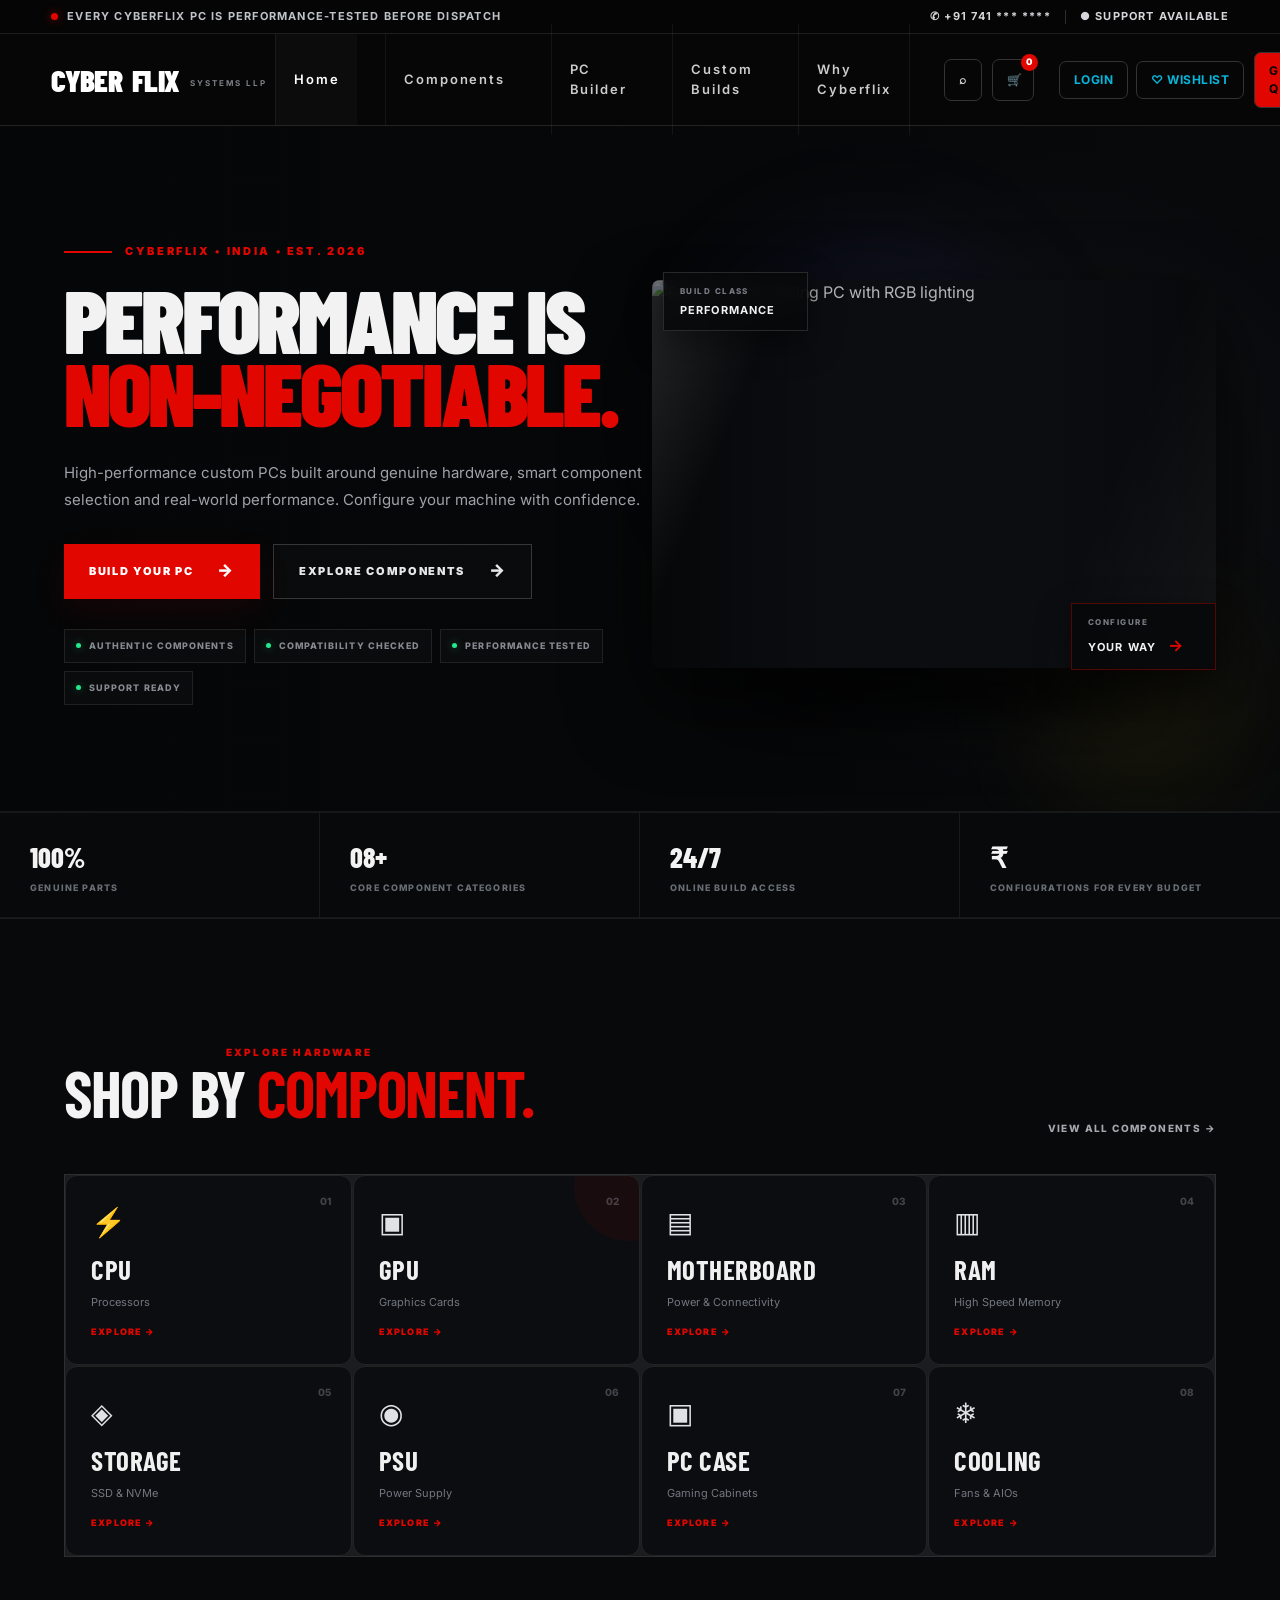
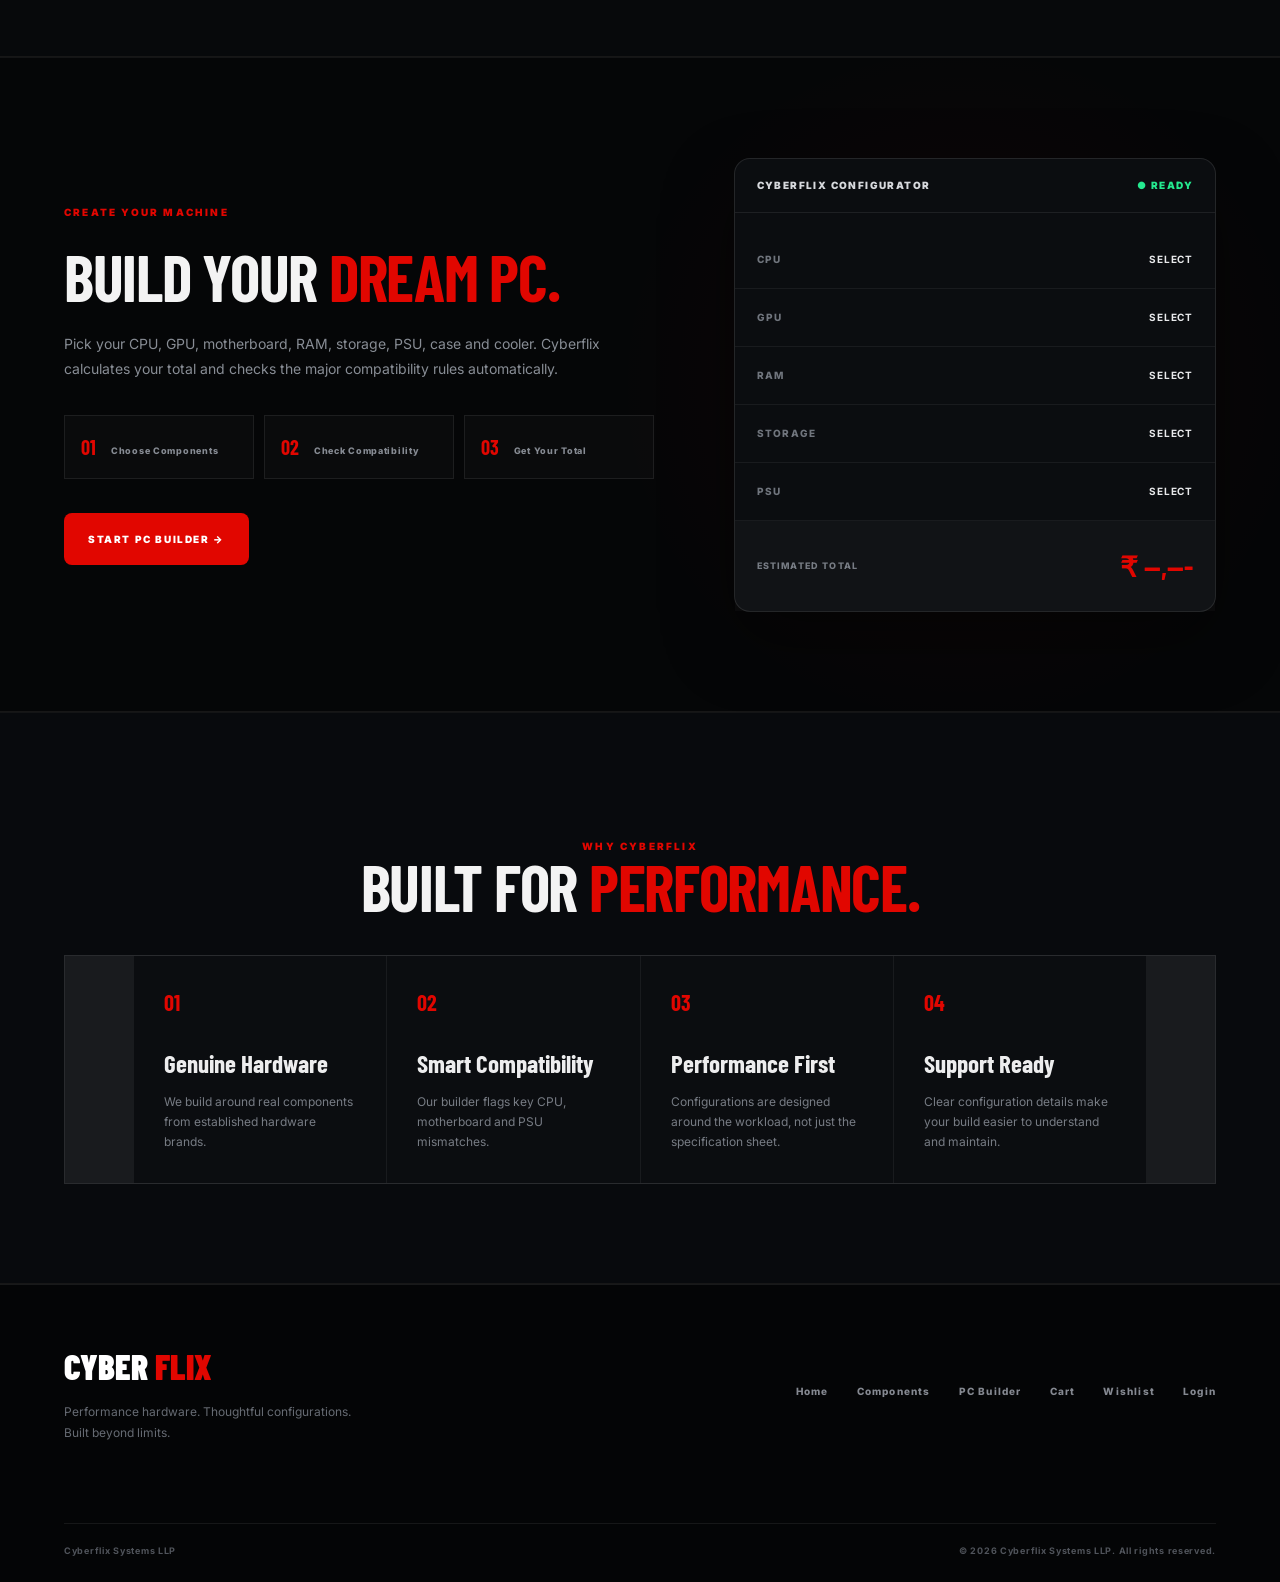
==== index.html @ 54160a62 "Add files via upload" ====
<!DOCTYPE html>
<html lang="en">

<head>

    <meta charset="UTF-8">

    <meta
        name="viewport"
        content="width=device-width, initial-scale=1.0"
    >

    <meta
        name="description"
        content="Cyberflix Systems LLP — premium custom gaming PCs, components and PC builder."
    >

    <title>
        Cyberflix Systems LLP | Performance, Engineered.
    </title>

    <link
        rel="preconnect"
        href="https://fonts.googleapis.com"
    >

    <link
        rel="preconnect"
        href="https://fonts.gstatic.com"
        crossorigin
    >

    <link
        href="https://fonts.googleapis.com/css2?family=Barlow+Condensed:wght@500;600;700;800;900&family=Inter:wght@400;500;600;700&display=swap"
        rel="stylesheet"
    >

    <link
        rel="stylesheet"
        href="style.css"
    >

    <style>

        /* =====================================================
           AUTH NAV
        ===================================================== */

        .auth-nav {
            display: flex;
            align-items: center;
            gap: 8px;
        }

        .auth-nav a {
            text-decoration: none;
            white-space: nowrap;
        }

        .nav-login,
        .nav-user,
        .nav-logout,
        .nav-wishlist {
            display: inline-flex;
            align-items: center;
            justify-content: center;
            min-height: 36px;
            padding: 0 12px;
            border: 1px solid rgba(8, 181, 217, 0.35);
            border-radius: 6px;
            color: #08B5D9;
            font-size: 11px;
            font-weight: 700;
            letter-spacing: 0.5px;
            transition: 0.2s ease;
        }

        .nav-login:hover,
        .nav-logout:hover,
        .nav-wishlist:hover {
            background: #08B5D9;
            color: #ffffff;
            border-color: #08B5D9;
        }

        .nav-user {
            border-color: transparent;
            cursor: default;
        }

        /* =====================================================
           MOBILE AUTH
        ===================================================== */

        @media (max-width: 1000px) {

            .auth-nav {
                flex-wrap: wrap;
                gap: 6px;
            }

            .nav-login,
            .nav-user,
            .nav-logout,
            .nav-wishlist {
                min-height: 34px;
                padding: 0 9px;
                font-size: 10px;
            }

        }

    </style>

</head>


<body>


    <!-- =====================================================
         TOP STRIP
    ===================================================== -->

    <div class="top-strip">

        <span class="pulse-dot"></span>

        EVERY CYBERFLIX PC IS PERFORMANCE-TESTED BEFORE DISPATCH

        <div class="top-contact">

            <span>
                ✆ +91 741 *** ****
            </span>

            <span class="top-divider"></span>

            <span>
                ● SUPPORT AVAILABLE
            </span>

        </div>

    </div>



    <!-- =====================================================
         NAVBAR
    ===================================================== -->

    <header class="navbar cyber-nav">

        <a
            class="logo"
            href="index.html"
            aria-label="Cyberflix Systems home"
        >

            <span>
                CYBER
            </span>FLIX

            <small>
                SYSTEMS LLP
            </small>

        </a>


        <nav class="main-nav">

            <a
                class="active"
                href="index.html"
            >
                Home
            </a>

            <a href="components.html">
                Components
            </a>

            <a href="builder.html">
                PC Builder
            </a>

            <a href="#custom-pcs">
                Custom Builds
            </a>

            <a href="#why">
                Why Cyberflix
            </a>

        </nav>


        <!-- =================================================
             NAV ACTIONS
        ================================================= -->

        <div class="nav-actions">

            <a
                class="nav-search"
                href="components.html"
                aria-label="Shop components"
            >
                ⌕
            </a>


            <a
                class="nav-cart"
                href="cart.html"
                aria-label="Cart"
            >

                🛒

                <span id="cartCount">
                    0
                </span>

            </a>


            <!-- AUTH -->

            <div class="auth-nav">

                <!-- LOGIN -->

                <a
                    href="login.html"
                    data-auth="login"
                    class="nav-login"
                >
                    LOGIN
                </a>


                <!-- USER -->

                <a
                    href="javascript:void(0)"
                    data-auth="user"
                    class="nav-user"
                    style="display:none;"
                >
                    Hi, User
                </a>


                <!-- LOGOUT -->

                <a
                    href="javascript:void(0)"
                    data-auth="logout"
                    class="nav-logout"
                    style="display:none;"
                    onclick="cyberflixLogout()"
                >
                    LOGOUT
                </a>


                <!-- WISHLIST -->

                <a
                    href="wishlist.html"
                    class="nav-wishlist"
                >
                    ♡ WISHLIST
                </a>

            </div>


            <a
                class="nav-quote"
                href="builder.html"
            >
                GET A QUOTE
                <span>
                    →
                </span>
            </a>


            <button
                class="nav-menu"
                type="button"
                aria-label="Open menu"
            >
                ☰
            </button>

        </div>

    </header>



    <!-- =====================================================
         HERO
    ===================================================== -->

    <main>

        <section
            class="real-hero"
            id="custom-pcs"
        >

            <div class="hero-grid"></div>

            <div class="hero-orb hero-orb-one"></div>

            <div class="hero-orb hero-orb-two"></div>


            <!-- HERO COPY -->

            <div class="hero-copy">

                <div class="hero-kicker">

                    <span></span>

                    CYBERFLIX • INDIA • EST. 2026

                </div>


                <h1>

                    PERFORMANCE IS<br>

                    <strong>
                        NON-NEGOTIABLE.
                    </strong>

                </h1>


                <p class="hero-description">

                    High-performance custom PCs built around genuine hardware,
                    smart component selection and real-world performance.
                    Configure your machine with confidence.

                </p>


                <div class="hero-actions">

                    <a
                        href="builder.html"
                        class="hero-btn hero-btn-primary"
                    >

                        BUILD YOUR PC

                        <span>
                            →
                        </span>

                    </a>


                    <a
                        href="components.html"
                        class="hero-btn hero-btn-outline"
                    >

                        EXPLORE COMPONENTS

                        <span>
                            →
                        </span>

                    </a>

                </div>


                <div class="trust-row">

                    <div>
                        <i></i>
                        AUTHENTIC COMPONENTS
                    </div>

                    <div>
                        <i></i>
                        COMPATIBILITY CHECKED
                    </div>

                    <div>
                        <i></i>
                        PERFORMANCE TESTED
                    </div>

                    <div>
                        <i></i>
                        SUPPORT READY
                    </div>

                </div>

            </div>



            <!-- HERO PC -->

            <div class="hero-product">

                <div class="product-glow"></div>

                <div class="product-floor"></div>


                <div class="pc-photo-frame">

                    <img
                        src="https://images.unsplash.com/photo-1754928200374-2e6e869d6c58?auto=format&fit=crop&fm=jpg&q=85&w=1600"
                        alt="Real custom gaming PC with RGB lighting"
                    >

                    <div class="photo-shine"></div>

                </div>


                <div class="spec-card spec-top">

                    <span>
                        BUILD CLASS
                    </span>

                    <strong>
                        PERFORMANCE
                    </strong>

                </div>


                <div class="spec-card spec-bottom">

                    <span>
                        CONFIGURE
                    </span>

                    <strong>

                        YOUR WAY

                        <b>
                            →
                        </b>

                    </strong>

                </div>

            </div>

        </section>



        <!-- =================================================
             QUICK STATS
        ================================================= -->

        <section class="quick-stats">

            <div class="stat-item">

                <strong>
                    100%
                </strong>

                <span>
                    GENUINE PARTS
                </span>

            </div>


            <div class="stat-item">

                <strong>
                    08+
                </strong>

                <span>
                    CORE COMPONENT CATEGORIES
                </span>

            </div>


            <div class="stat-item">

                <strong>
                    24/7
                </strong>

                <span>
                    ONLINE BUILD ACCESS
                </span>

            </div>


            <div class="stat-item">

                <strong>
                    ₹
                </strong>

                <span>
                    CONFIGURATIONS FOR EVERY BUDGET
                </span>

            </div>

        </section>



        <!-- =================================================
             COMPONENTS
        ================================================= -->

        <section
            id="components"
            class="components premium-section"
        >

            <div class="section-heading-row">

                <div class="section-title left-title">

                    <p>
                        EXPLORE HARDWARE
                    </p>

                    <h2>

                        SHOP BY

                        <span>
                            COMPONENT.
                        </span>

                    </h2>

                </div>


                <a
                    href="components.html"
                    class="section-link"
                >
                    VIEW ALL COMPONENTS →
                </a>

            </div>



            <div class="component-grid premium-component-grid">


                <a
                    href="components.html"
                    class="component-card premium-component-card"
                >

                    <div class="component-number">
                        01
                    </div>

                    <div class="icon">
                        ⚡
                    </div>

                    <h3>
                        CPU
                    </h3>

                    <p>
                        Processors
                    </p>

                    <span>
                        EXPLORE →
                    </span>

                </a>



                <a
                    href="components.html"
                    class="component-card premium-component-card featured-card"
                >

                    <div class="component-number">
                        02
                    </div>

                    <div class="icon">
                        ▣
                    </div>

                    <h3>
                        GPU
                    </h3>

                    <p>
                        Graphics Cards
                    </p>

                    <span>
                        EXPLORE →
                    </span>

                </a>



                <a
                    href="components.html"
                    class="component-card premium-component-card"
                >

                    <div class="component-number">
                        03
                    </div>

                    <div class="icon">
                        ▤
                    </div>

                    <h3>
                        MOTHERBOARD
                    </h3>

                    <p>
                        Power & Connectivity
                    </p>

                    <span>
                        EXPLORE →
                    </span>

                </a>



                <a
                    href="components.html"
                    class="component-card premium-component-card"
                >

                    <div class="component-number">
                        04
                    </div>

                    <div class="icon">
                        ▥
                    </div>

                    <h3>
                        RAM
                    </h3>

                    <p>
                        High Speed Memory
                    </p>

                    <span>
                        EXPLORE →
                    </span>

                </a>



                <a
                    href="components.html"
                    class="component-card premium-component-card"
                >

                    <div class="component-number">
                        05
                    </div>

                    <div class="icon">
                        ◈
                    </div>

                    <h3>
                        STORAGE
                    </h3>

                    <p>
                        SSD & NVMe
                    </p>

                    <span>
                        EXPLORE →
                    </span>

                </a>



                <a
                    href="components.html"
                    class="component-card premium-component-card"
                >

                    <div class="component-number">
                        06
                    </div>

                    <div class="icon">
                        ◉
                    </div>

                    <h3>
                        PSU
                    </h3>

                    <p>
                        Power Supply
                    </p>

                    <span>
                        EXPLORE →
                    </span>

                </a>



                <a
                    href="components.html"
                    class="component-card premium-component-card"
                >

                    <div class="component-number">
                        07
                    </div>

                    <div class="icon">
                        ▣
                    </div>

                    <h3>
                        PC CASE
                    </h3>

                    <p>
                        Gaming Cabinets
                    </p>

                    <span>
                        EXPLORE →
                    </span>

                </a>



                <a
                    href="components.html"
                    class="component-card premium-component-card"
                >

                    <div class="component-number">
                        08
                    </div>

                    <div class="icon">
                        ❄
                    </div>

                    <h3>
                        COOLING
                    </h3>

                    <p>
                        Fans & AIOs
                    </p>

                    <span>
                        EXPLORE →
                    </span>

                </a>

            </div>

        </section>



        <!-- =================================================
             BUILDER CTA
        ================================================= -->

        <section
            id="builder"
            class="builder premium-builder"
        >

            <div class="builder-backdrop"></div>


            <div class="builder-content">

                <p class="eyebrow">
                    CREATE YOUR MACHINE
                </p>

                <h2>

                    BUILD YOUR

                    <span>
                        DREAM PC.
                    </span>

                </h2>


                <p>

                    Pick your CPU, GPU, motherboard, RAM, storage, PSU, case and cooler.
                    Cyberflix calculates your total and checks the major compatibility rules automatically.

                </p>


                <div class="builder-features">

                    <div>

                        <strong>
                            01
                        </strong>

                        <span>
                            Choose Components
                        </span>

                    </div>


                    <div>

                        <strong>
                            02
                        </strong>

                        <span>
                            Check Compatibility
                        </span>

                    </div>


                    <div>

                        <strong>
                            03
                        </strong>

                        <span>
                            Get Your Total
                        </span>

                    </div>

                </div>


                <a
                    href="builder.html"
                    class="builder-btn"
                >
                    START PC BUILDER →
                </a>

            </div>



            <div class="builder-card premium-build-card">

                <div class="build-header">

                    <span>
                        CYBERFLIX CONFIGURATOR
                    </span>

                    <span class="status">
                        ● READY
                    </span>

                </div>


                <div class="build-item">

                    <span>
                        CPU
                    </span>

                    <strong>
                        SELECT
                    </strong>

                </div>


                <div class="build-item">

                    <span>
                        GPU
                    </span>

                    <strong>
                        SELECT
                    </strong>

                </div>


                <div class="build-item">

                    <span>
                        RAM
                    </span>

                    <strong>
                        SELECT
                    </strong>

                </div>


                <div class="build-item">

                    <span>
                        STORAGE
                    </span>

                    <strong>
                        SELECT
                    </strong>

                </div>


                <div class="build-item">

                    <span>
                        PSU
                    </span>

                    <strong>
                        SELECT
                    </strong>

                </div>


                <div class="build-total">

                    <span>
                        ESTIMATED TOTAL
                    </span>

                    <strong>
                        ₹ --,---
                    </strong>

                </div>

            </div>

        </section>



        <!-- =================================================
             WHY CYBERFLIX
        ================================================= -->

        <section
            id="why"
            class="why premium-why"
        >

            <div class="section-title">

                <p>
                    WHY CYBERFLIX
                </p>

                <h2>

                    BUILT FOR

                    <span>
                        PERFORMANCE.
                    </span>

                </h2>

            </div>


            <div class="why-grid premium-why-grid">


                <div>

                    <strong>
                        01
                    </strong>

                    <h3>
                        Genuine Hardware
                    </h3>

                    <p>
                        We build around real components from established hardware brands.
                    </p>

                </div>


                <div>

                    <strong>
                        02
                    </strong>

                    <h3>
                        Smart Compatibility
                    </h3>

                    <p>
                        Our builder flags key CPU, motherboard and PSU mismatches.
                    </p>

                </div>


                <div>

                    <strong>
                        03
                    </strong>

                    <h3>
                        Performance First
                    </h3>

                    <p>
                        Configurations are designed around the workload, not just the specification sheet.
                    </p>

                </div>


                <div>

                    <strong>
                        04
                    </strong>

                    <h3>
                        Support Ready
                    </h3>

                    <p>
                        Clear configuration details make your build easier to understand and maintain.
                    </p>

                </div>

            </div>

        </section>

    </main>



    <!-- =====================================================
         FOOTER
    ===================================================== -->

    <footer class="premium-footer">

        <div class="footer-top">


            <div>

                <div class="footer-logo">

                    CYBER

                    <span>
                        FLIX
                    </span>

                </div>


                <p>

                    Performance hardware.
                    Thoughtful configurations.
                    <br>
                    Built beyond limits.

                </p>

            </div>


            <div class="footer-links">

                <a href="index.html">
                    Home
                </a>

                <a href="components.html">
                    Components
                </a>

                <a href="builder.html">
                    PC Builder
                </a>

                <a href="cart.html">
                    Cart
                </a>

                <a href="wishlist.html">
                    Wishlist
                </a>

                <a href="login.html">
                    Login
                </a>

            </div>

        </div>


        <div class="footer-bottom">

            <span>
                Cyberflix Systems LLP
            </span>

            <span>
                © 2026 Cyberflix Systems LLP. All rights reserved.
            </span>

        </div>

    </footer>



    <!-- =====================================================
         SCRIPT
    ===================================================== -->

    <script src="script.js"></script>


    <script>

        /* =====================================================
           CART COUNT
        ===================================================== */

        (function () {

            const count =
                document.getElementById(
                    "cartCount"
                );


            try {

                const cart =
                    JSON.parse(
                        localStorage.getItem(
                            "cyberflixCart"
                        ) || "[]"
                    );


                if (count) {

                    count.textContent =
                        cart.reduce(
                            (sum, item) =>
                                sum +
                                (
                                    Number(
                                        item.quantity
                                    ) || 1
                                ),
                            0
                        );

                }

            } catch (e) {

                if (count) {
                    count.textContent = "0";
                }

            }


            /* =================================================
               MOBILE MENU
            ================================================= */

            const menu =
                document.querySelector(
                    ".nav-menu"
                );


            const nav =
                document.querySelector(
                    ".main-nav"
                );


            if (menu && nav) {

                menu.addEventListener(
                    "click",
                    () => {

                        nav.classList.toggle(
                            "mobile-open"
                        );

                    }
                );

            }

        })();

    </script>



    <!-- =====================================================
         AUTH UI
    ===================================================== -->

    <script>

        document.addEventListener(
            "DOMContentLoaded",
            async function () {

                if (
                    typeof updateAuthUI ===
                    "function"
                ) {

                    await updateAuthUI();

                }

            }
        );

    </script>


</body>

</html>
---- style.css ----
/* =========================================================
   CYBERFLIX SYSTEMS LLP
   MASTER STYLE.CSS
   Home + Components + Builder + Cart + Checkout + Confirmation
   ========================================================= */

/* =========================
   RESET
========================= */

* {
    margin: 0;
    padding: 0;
    box-sizing: border-box;
}

html {
    scroll-behavior: smooth;
}

body {
    background: #050505;
    color: #ffffff;
    font-family: Arial, Helvetica, sans-serif;
    line-height: 1.5;
    overflow-x: hidden;
}

a {
    color: inherit;
    text-decoration: none;
}

button,
input,
select,
textarea {
    font-family: inherit;
}

button {
    cursor: pointer;
}

/* =========================
   VARIABLES
========================= */

:root {
    --black: #050505;
    --dark: #080808;
    --card: #101010;
    --card-light: #151515;
    --border: #272727;
    --border-light: #363636;
    --white: #ffffff;
    --gray: #888888;
    --light-gray: #aaaaaa;
    --green: #e10600;
}

/* =========================================================
   NAVBAR
========================================================= */

.navbar {
    position: fixed;
    top: 0;
    left: 0;

    width: 100%;
    height: 72px;

    padding: 0 6%;

    display: flex;
    align-items: center;
    justify-content: space-between;

    background: rgba(5, 5, 5, 0.96);

    border-bottom: 1px solid #222;

    z-index: 9999;

    backdrop-filter: blur(15px);
}

.logo {
    font-size: 19px;
    font-weight: 900;
    letter-spacing: -0.5px;
    white-space: nowrap;
}

.logo span {
    color: var(--green);
}

.navbar nav {
    display: flex;
    align-items: center;
    gap: 28px;
}

.navbar nav a {
    color: #cccccc;
    font-size: 13px;
    font-weight: 600;

    transition: 0.25s;
}

.navbar nav a:hover {
    color: var(--green);
}

.nav-actions {
    display: flex;
    align-items: center;
    gap: 8px;
}

.nav-actions a {
    border: 1px solid #333;
    border-radius: 7px;

    padding: 9px 14px;

    font-size: 12px;
    font-weight: 700;

    transition: 0.25s;
}

.nav-actions a:hover {
    color: var(--green);
    border-color: var(--green);
}

/* =========================================================
   HOME PAGE
========================================================= */

.hero {
    min-height: 100vh;

    padding: 120px 7% 70px;

    display: grid;
    grid-template-columns: 1fr 1fr;
    align-items: center;

    gap: 50px;

    background:
        radial-gradient(
            circle at 80% 45%,
            rgba(225,6,0,0.08),
            transparent 35%
        ),
        #050505;
}

.hero-content {
    position: relative;
    z-index: 2;
}

.hero-eyebrow {
    color: var(--green);

    font-size: 11px;
    font-weight: 900;

    letter-spacing: 4px;

    margin-bottom: 18px;
}

.hero h1 {
    font-size: clamp(48px, 7vw, 92px);

    line-height: 0.92;

    letter-spacing: -4px;

    font-weight: 900;

    margin-bottom: 25px;
}

.hero h1 span {
    color: var(--green);
}

.hero p {
    max-width: 620px;

    color: #999;

    font-size: 17px;

    line-height: 1.7;

    margin-bottom: 28px;
}

.hero-buttons {
    display: flex;
    flex-wrap: wrap;
    gap: 12px;
}

.btn-primary,
.btn-secondary {
    display: inline-flex;

    align-items: center;
    justify-content: center;

    padding: 14px 22px;

    border-radius: 8px;

    font-size: 12px;
    font-weight: 900;

    transition: 0.25s;
}

.btn-primary {
    background: var(--green);
    color: #050505;
}

.btn-primary:hover {
    transform: translateY(-3px);
    box-shadow: 0 12px 30px rgba(225,6,0,0.18);
}

.btn-secondary {
    color: white;
    border: 1px solid #333;
}

.btn-secondary:hover {
    color: var(--green);
    border-color: var(--green);
}

/* =========================================================
   HOME PC VISUAL
========================================================= */

.hero-visual {
    min-height: 500px;

    display: flex;
    align-items: center;
    justify-content: center;

    position: relative;
}

.pc-case {
    width: 310px;
    height: 410px;

    position: relative;

    border: 1px solid #444;
    border-radius: 12px;

    background:
        linear-gradient(
            145deg,
            #1c1c1c,
            #080808
        );

    box-shadow:
        30px 30px 80px rgba(0,0,0,0.7);
}

.pc-case::before {
    content: "";

    position: absolute;

    top: 18px;
    right: 18px;

    width: 7px;
    height: 7px;

    border-radius: 50%;

    background: var(--green);

    box-shadow: 0 0 14px var(--green);
}

.pc-glass {
    position: absolute;

    top: 18px;
    left: 18px;
    right: 18px;
    bottom: 18px;

    border: 1px solid #2d2d2d;
    border-radius: 8px;

    background:
        linear-gradient(
            135deg,
            rgba(255,255,255,0.04),
            rgba(0,0,0,0.35)
        );

    overflow: hidden;
}

.pc-glass::after {
    content: "CYBERFLIX";

    position: absolute;

    bottom: 18px;
    left: 18px;

    color: rgba(255,255,255,0.2);

    font-size: 11px;

    letter-spacing: 3px;

    font-weight: 900;
}

.pc-board {
    position: absolute;

    top: 65px;
    left: 48px;

    width: 165px;
    height: 245px;

    border: 1px solid #333;

    background: #0b0b0b;
}

.pc-board::before {
    content: "";

    position: absolute;

    top: 50px;
    left: 43px;

    width: 70px;
    height: 70px;

    border: 2px solid #444;

    background: #111;
}

.pc-gpu {
    position: absolute;

    top: 180px;
    left: 58px;

    width: 145px;
    height: 38px;

    background: #191919;

    border: 1px solid #3b3b3b;
}

.pc-gpu::after {
    content: "";

    position: absolute;

    right: 10px;
    top: 5px;

    width: 25px;
    height: 25px;

    border-radius: 50%;

    border: 2px solid #444;

    background: #080808;
}

.pc-fan {
    position: absolute;

    right: 25px;

    width: 55px;
    height: 55px;

    border-radius: 50%;

    background: #080808;

    border: 2px solid #333;
}

.pc-fan::after {
    content: "";

    position: absolute;

    top: 50%;
    left: 50%;

    width: 8px;
    height: 8px;

    transform: translate(-50%, -50%);

    border-radius: 50%;

    background: var(--green);

    box-shadow: 0 0 14px var(--green);
}

.fan-1 {
    top: 30px;
}

.fan-2 {
    top: 100px;
}

.fan-3 {
    top: 170px;
}

/* =========================================================
   COMMON SECTION
========================================================= */

.section-container {
    width: 100%;
    max-width: 1400px;

    margin: auto;

    padding-left: 6%;
    padding-right: 6%;
}

.section-label {
    color: var(--green);

    font-size: 11px;

    letter-spacing: 3px;

    font-weight: 900;

    margin-bottom: 10px;
}

.section-title {
    font-size: clamp(35px, 5vw, 65px);

    line-height: 1;

    letter-spacing: -3px;

    font-weight: 900;
}

.section-title span {
    color: var(--green);
}

/* =========================================================
   COMPONENT HOME SECTION
========================================================= */

.components-section {
    padding: 100px 0;

    background: #080808;
}

.components-heading {
    display: flex;

    justify-content: space-between;
    align-items: flex-end;

    gap: 30px;

    margin-bottom: 40px;
}

.components-heading p {
    max-width: 420px;

    color: #777;

    font-size: 13px;
}

/* =========================================================
   COMPONENT CARDS
========================================================= */

.component-grid {
    display: grid;

    grid-template-columns: repeat(4, 1fr);

    gap: 14px;
}

.component-card {
    min-height: 255px;

    padding: 25px;

    position: relative;

    overflow: hidden;

    background:
        linear-gradient(
            145deg,
            #131313,
            #090909
        );

    border: 1px solid #252525;

    border-radius: 14px;

    transition: 0.3s;
}

.component-card:hover {
    transform: translateY(-6px);

    border-color: rgba(225,6,0,0.45);

    box-shadow: 0 20px 50px rgba(0,0,0,0.5);
}

.component-card .component-icon {
    width: 45px;
    height: 45px;

    display: flex;
    align-items: center;
    justify-content: center;

    margin-bottom: 32px;

    border: 1px solid #333;
    border-radius: 9px;

    color: var(--green);

    background: #080808;

    font-size: 12px;
    font-weight: 900;
}

.component-card h3 {
    font-size: 19px;

    margin-bottom: 5px;
}

.component-card p {
    color: #777;

    font-size: 13px;

    margin-bottom: 22px;
}

.component-card a {
    color: #fff;

    font-size: 12px;

    font-weight: 800;
}

.component-card a:hover {
    color: var(--green);
}

/* =========================================================
   BUILDER TEASER
========================================================= */

.builder-section {
    padding: 110px 0;

    background:
        radial-gradient(
            circle at 15% 50%,
            rgba(225,6,0,0.06),
            transparent 35%
        ),
        #050505;
}

.builder-box {
    max-width: 1400px;

    margin: auto;

    padding: 55px;

    display: grid;

    grid-template-columns: 1.1fr 0.9fr;

    align-items: center;

    gap: 50px;

    background: #0d0d0d;

    border: 1px solid #252525;

    border-radius: 20px;
}

.builder-content h2 {
    font-size: clamp(40px, 5vw, 70px);

    line-height: 0.95;

    letter-spacing: -3px;

    margin-bottom: 20px;
}

.builder-content h2 span {
    color: var(--green);
}

.builder-content p {
    color: #888;

    max-width: 560px;

    margin-bottom: 28px;
}

.builder-features {
    display: grid;

    grid-template-columns: 1fr 1fr;

    gap: 10px;

    margin-bottom: 28px;
}

.builder-feature {
    padding: 13px;

    border: 1px solid #252525;

    border-radius: 8px;

    color: #999;

    font-size: 12px;
}

.builder-feature strong {
    color: var(--green);
}

/* =========================================================
   WHY SECTION
========================================================= */

.why-section {
    padding: 100px 0;

    background: #080808;
}

.why-grid {
    max-width: 1400px;

    margin: 40px auto 0;

    padding: 0 6%;

    display: grid;

    grid-template-columns: repeat(3, 1fr);

    gap: 15px;
}

.why-card {
    padding: 30px;

    background: #101010;

    border: 1px solid #252525;

    border-radius: 14px;
}

.why-number {
    color: var(--green);

    font-size: 11px;

    letter-spacing: 2px;

    font-weight: 900;

    margin-bottom: 28px;
}

.why-card h3 {
    font-size: 19px;

    margin-bottom: 10px;
}

.why-card p {
    color: #777;

    font-size: 13px;

    line-height: 1.7;
}

/* =========================================================
   FOOTER
========================================================= */

footer {
    background: #030303;

    border-top: 1px solid #202020;

    padding: 55px 6% 25px;
}

.footer-content {
    max-width: 1400px;

    margin: auto;

    display: grid;

    grid-template-columns: 1.5fr 1fr 1fr 1fr;

    gap: 40px;
}

.footer-brand p {
    max-width: 340px;

    color: #666;

    font-size: 12px;

    margin-top: 15px;
}

.footer-column h4 {
    color: #fff;

    font-size: 11px;

    letter-spacing: 1.5px;

    margin-bottom: 18px;
}

.footer-column a {
    display: block;

    color: #666;

    font-size: 12px;

    margin-bottom: 9px;

    transition: 0.2s;
}

.footer-column a:hover {
    color: var(--green);
}

.footer-bottom {
    max-width: 1400px;

    margin: 40px auto 0;

    padding-top: 20px;

    border-top: 1px solid #181818;

    display: flex;

    justify-content: space-between;

    color: #555;

    font-size: 11px;
}

/* =========================================================
   COMPONENT STORE PAGE
========================================================= */

.store-page {
    padding-top: 72px;
}

.store-hero {
    padding: 80px 7%;

    background:
        radial-gradient(
            circle at 80% 40%,
            rgba(225,6,0,0.07),
            transparent 35%
        );
}

.store-hero h1 {
    font-size: clamp(45px, 7vw, 90px);

    line-height: 0.95;

    letter-spacing: -4px;
}

.store-hero h1 span {
    color: var(--green);
}

.store-hero p {
    max-width: 600px;

    color: #777;

    margin-top: 18px;
}

.category-filter {
    display: flex;
    flex-wrap: wrap;
    gap: 8px;

    padding: 18px 7%;

    background: #080808;

    border-top: 1px solid #202020;
    border-bottom: 1px solid #202020;
}

.filter-btn {
    padding: 9px 14px;

    background: transparent;

    border: 1px solid #303030;

    border-radius: 7px;

    color: #888;

    font-size: 11px;

    font-weight: 800;
}

.filter-btn:hover,
.filter-btn.active {
    background: var(--green);

    border-color: var(--green);

    color: #050505;
}

.product-grid {
    max-width: 1400px;

    margin: auto;

    padding: 45px 6% 90px;

    display: grid;

    grid-template-columns: repeat(4, 1fr);

    gap: 16px;
}

.product-card {
    background: #101010;

    border: 1px solid #252525;

    border-radius: 13px;

    overflow: hidden;

    transition: 0.3s;
}

.product-card:hover {
    transform: translateY(-5px);

    border-color: rgba(225,6,0,0.4);
}

.product-image {
    height: 225px;

    background: #080808;

    display: flex;

    align-items: center;
    justify-content: center;

    overflow: hidden;
}

.product-image img {
    width: 100%;
    height: 100%;

    object-fit: contain;

    padding: 18px;

    transition: 0.3s;
}

.product-card:hover .product-image img {
    transform: scale(1.04);
}

.product-info {
    padding: 18px;
}

.product-category {
    color: var(--green);

    font-size: 10px;

    letter-spacing: 1.5px;

    font-weight: 900;

    margin-bottom: 7px;
}

.product-name {
    font-size: 15px;

    font-weight: 800;

    margin-bottom: 6px;
}

.product-brand {
    color: #666;

    font-size: 11px;

    margin-bottom: 14px;
}

.product-price {
    font-size: 18px;

    font-weight: 900;

    margin-bottom: 14px;
}

.product-actions {
    display: grid;

    grid-template-columns: 1fr 1fr;

    gap: 7px;
}

.product-actions button {
    padding: 10px;

    background: #090909;

    border: 1px solid #303030;

    border-radius: 7px;

    color: #fff;

    font-size: 10px;

    font-weight: 800;
}

.product-actions button:hover {
    color: var(--green);

    border-color: var(--green);
}

/* =========================================================
   BUILDER PAGE
========================================================= */

.builder-page {
    min-height: 100vh;

    padding: 120px 6% 70px;

    background:
        radial-gradient(
            circle at 80% 20%,
            rgba(225,6,0,0.05),
            transparent 30%
        );
}

.builder-layout {
    max-width: 1400px;

    margin: auto;

    display: grid;

    grid-template-columns: 1fr 0.8fr;

    gap: 25px;
}

.builder-panel,
.build-summary {
    background: #0d0d0d;

    border: 1px solid #252525;

    border-radius: 16px;

    padding: 25px;
}

.builder-panel h2,
.build-summary h2 {
    margin-bottom: 24px;
}

.component-selector {
    margin-bottom: 17px;
}

.component-selector label {
    display: block;

    color: #888;

    font-size: 11px;

    letter-spacing: 1px;

    text-transform: uppercase;

    margin-bottom: 7px;
}

.component-selector select {
    width: 100%;

    padding: 13px;

    background: #080808;

    border: 1px solid #303030;

    border-radius: 8px;

    color: white;

    outline: none;
}

.component-selector select:focus {
    border-color: var(--green);
}

.build-total {
    color: var(--green);

    font-size: 30px;

    font-weight: 900;
}

/* =========================================================
   BUILDER 3D SUMMARY
========================================================= */

.build-preview,
.builder-preview {
    min-height: 360px;

    display: flex;

    align-items: center;
    justify-content: center;

    position: relative;
}

.preview-case {
    width: 220px;
    height: 300px;

    border: 1px solid #444;

    border-radius: 12px;

    background:
        linear-gradient(
            145deg,
            #1b1b1b,
            #070707
        );

    position: relative;

    box-shadow: 20px 25px 60px rgba(0,0,0,0.65);
}

.preview-case::before {
    content: "";

    position: absolute;

    top: 15px;
    right: 15px;

    width: 6px;
    height: 6px;

    border-radius: 50%;

    background: var(--green);

    box-shadow: 0 0 12px var(--green);
}

.preview-glass {
    position: absolute;

    top: 18px;
    left: 18px;
    right: 18px;
    bottom: 18px;

    border: 1px solid #2f2f2f;

    border-radius: 8px;
}

.preview-motherboard {
    position: absolute;

    left: 38px;
    top: 55px;

    width: 115px;
    height: 170px;

    border: 1px solid #343434;

    background: #0a0a0a;
}

.preview-gpu {
    position: absolute;

    left: 45px;
    top: 145px;

    width: 125px;
    height: 30px;

    background: #181818;

    border: 1px solid #444;
}

.preview-fan {
    position: absolute;

    right: 28px;

    width: 42px;
    height: 42px;

    border-radius: 50%;

    border: 2px solid #333;

    background: #080808;
}

.preview-fan::after {
    content: "";

    position: absolute;

    left: 50%;
    top: 50%;

    width: 6px;
    height: 6px;

    transform: translate(-50%, -50%);

    border-radius: 50%;

    background: var(--green);
}

.preview-fan.one {
    top: 40px;
}

.preview-fan.two {
    top: 92px;
}

.preview-fan.three {
    top: 144px;
}

/* =========================================================
   CART PAGE
========================================================= */

.cart-page {
    min-height: 100vh;

    padding: 120px 7% 70px;
}

.cart-header {
    max-width: 1250px;

    margin: 0 auto 35px;
}

.cart-header h1 {
    font-size: clamp(38px, 5vw, 65px);

    line-height: 1;

    letter-spacing: -3px;
}

.cart-header h1 span {
    color: var(--green);
}

.cart-header p {
    color: #777;

    margin-top: 10px;
}

.cart-layout {
    max-width: 1250px;

    margin: auto;

    display: grid;

    grid-template-columns: 1.5fr 0.75fr;

    gap: 25px;
}

.cart-card,
.cart-summary {
    background: #101010;

    border: 1px solid #242424;

    border-radius: 18px;

    padding: 25px;
}

.cart-card h2,
.cart-summary h2 {
    margin-bottom: 22px;
}

.cart-item {
    display: grid;

    grid-template-columns: 60px 1fr auto;

    align-items: center;

    gap: 18px;

    padding: 18px 0;

    border-bottom: 1px solid #242424;
}

.component-icon {
    width: 60px;
    height: 60px;

    display: flex;
    align-items: center;
    justify-content: center;

    background: #080808;

    border: 1px solid #303030;

    border-radius: 10px;

    color: var(--green);

    font-size: 11px;

    font-weight: 900;
}

.item-category {
    color: #777;

    font-size: 10px;

    text-transform: uppercase;

    letter-spacing: 1px;
}

.item-name {
    font-size: 14px;

    font-weight: 800;
}

.item-price {
    color: var(--green);

    font-weight: 900;

    white-space: nowrap;
}

.cart-actions {
    display: flex;

    justify-content: space-between;

    gap: 15px;

    margin-top: 20px;
}

.clear-btn {
    padding: 11px 17px;

    background: transparent;

    color: #aaa;

    border: 1px solid #333;

    border-radius: 8px;
}

.clear-btn:hover {
    color: #ff5555;

    border-color: #ff5555;
}

.back-builder {
    color: #777;

    font-size: 12px;

    transition: 0.2s;
}

.back-builder:hover {
    color: var(--green);
}

.summary-row {
    display: flex;

    justify-content: space-between;

    gap: 20px;

    margin: 13px 0;

    font-size: 13px;
}

.summary-row span:first-child {
    color: #777;
}

.divider,
.summary-divider {
    height: 1px;

    background: #292929;

    margin: 20px 0;
}

.cart-total,
.summary-total {
    display: flex;

    justify-content: space-between;

    align-items: center;

    font-size: 21px;

    font-weight: 900;
}

.cart-total span:last-child,
.summary-total span:last-child {
    color: var(--green);
}

.checkout-btn,
.place-order-btn {
    width: 100%;

    display: block;

    text-align: center;

    padding: 15px;

    margin-top: 23px;

    background: var(--green);

    color: #050505;

    border: none;

    border-radius: 9px;

    font-size: 12px;

    font-weight: 900;

    transition: 0.25s;
}

.checkout-btn:hover,
.place-order-btn:hover {
    transform: translateY(-2px);

    box-shadow: 0 10px 30px rgba(225,6,0,0.15);
}

.empty-cart {
    text-align: center;

    padding: 70px 20px;
}

.empty-cart-icon {
    font-size: 50px;

    margin-bottom: 15px;
}

.empty-cart p {
    color: #777;

    margin: 10px 0 25px;
}

.shop-btn {
    display: inline-block;

    padding: 13px 22px;

    background: var(--green);

    color: #050505;

    border-radius: 8px;

    font-size: 12px;

    font-weight: 900;
}

/* =========================================================
   CHECKOUT PAGE
========================================================= */

.checkout-page {
    min-height: 100vh;

    padding: 120px 7% 70px;
}

.checkout-header {
    max-width: 1250px;

    margin: 0 auto 35px;
}

.checkout-header h1 {
    font-size: clamp(38px, 5vw, 65px);

    letter-spacing: -3px;
}

.checkout-header h1 span {
    color: var(--green);
}

.checkout-header p {
    color: #777;

    margin-top: 10px;
}

.checkout-layout {
    max-width: 1250px;

    margin: auto;

    display: grid;

    grid-template-columns: 1.5fr 0.8fr;

    gap: 25px;
}

.checkout-card,
.summary-card {
    background: #101010;

    border: 1px solid #242424;

    border-radius: 18px;

    padding: 28px;
}

.checkout-card h2,
.summary-card h2 {
    margin-bottom: 22px;
}

.section-title {
    color: var(--green);

    font-size: 11px;

    letter-spacing: 1.5px;

    text-transform: uppercase;

    font-weight: 900;

    margin: 25px 0 14px;
}

.form-grid {
    display: grid;

    grid-template-columns: 1fr 1fr;

    gap: 14px;
}

.form-group {
    display: flex;

    flex-direction: column;

    gap: 7px;
}

.form-group.full {
    grid-column: 1 / -1;
}

.form-group label {
    color: #999;

    font-size: 11px;
}

.form-group input,
.form-group textarea,
.form-group select {
    width: 100%;

    padding: 13px;

    background: #080808;

    color: white;

    border: 1px solid #303030;

    border-radius: 8px;

    outline: none;

    font-size: 13px;
}

.form-group textarea {
    min-height: 90px;

    resize: vertical;
}

.form-group input:focus,
.form-group textarea:focus,
.form-group select:focus {
    border-color: var(--green);
}

.payment-options {
    display: grid;

    gap: 10px;
}

.payment-option {
    display: block;

    padding: 15px;

    background: #080808;

    border: 1px solid #303030;

    border-radius: 10px;

    cursor: pointer;

    transition: 0.2s;
}

.payment-option:hover,
.payment-option.active {
    border-color: var(--green);

    background: rgba(225,6,0,0.04);
}

.payment-option input {
    accent-color: var(--green);

    margin-right: 8px;
}

.payment-option strong {
    font-size: 13px;
}

.payment-option span {
    display: block;

    color: #666;

    font-size: 11px;

    margin: 5px 0 0 22px;
}

.summary-items {
    display: flex;

    flex-direction: column;

    gap: 13px;
}

.summary-item {
    display: flex;

    justify-content: space-between;

    gap: 15px;

    font-size: 13px;
}

.summary-item span:first-child {
    color: #888;
}

.secure-note {
    text-align: center;

    color: #666;

    font-size: 11px;

    margin-top: 15px;
}

/* =========================================================
   ORDER CONFIRMATION
========================================================= */

.confirmation-page {
    min-height: 100vh;

    padding: 120px 6% 70px;

    display: flex;

    justify-content: center;
}

.confirmation-wrapper {
    width: 100%;

    max-width: 1000px;
}

.success-card {
    text-align: center;

    padding: 50px 30px;

    background: #101010;

    border: 1px solid #252525;

    border-radius: 20px;
}

.success-icon {
    width: 75px;
    height: 75px;

    display: flex;
    align-items: center;
    justify-content: center;

    margin: 0 auto 22px;

    border-radius: 50%;

    background: var(--green);

    color: #050505;

    font-size: 36px;

    font-weight: 900;
}

.success-card h1 {
    font-size: clamp(35px, 6vw, 65px);

    line-height: 1;

    letter-spacing: -3px;
}

.success-card h1 span {
    color: var(--green);
}

.success-card > p {
    color: #888;

    margin: 12px 0 28px;
}

.order-id-box {
    display: inline-block;

    padding: 14px 24px;

    background: #080808;

    border: 1px solid #303030;

    border-radius: 9px;
}

.order-id-label {
    display: block;

    color: #666;

    font-size: 10px;

    text-transform: uppercase;

    letter-spacing: 1px;

    margin-bottom: 5px;
}

.order-id {
    color: var(--green);

    font-size: 18px;

    font-weight: 900;
}

.confirmation-grid {
    display: grid;

    grid-template-columns: 1fr 1fr;

    gap: 18px;

    margin-top: 25px;

    text-align: left;
}

.info-card {
    padding: 21px;

    background: #080808;

    border: 1px solid #252525;

    border-radius: 12px;
}

.info-card h3 {
    color: var(--green);

    font-size: 11px;

    letter-spacing: 1px;

    text-transform: uppercase;

    margin-bottom: 15px;
}

.info-row {
    display: flex;

    justify-content: space-between;

    gap: 20px;

    margin: 9px 0;

    font-size: 13px;
}

.info-row span:first-child {
    color: #666;
}

.info-row strong {
    text-align: right;
}

.order-items {
    margin-top: 18px;

    padding: 21px;

    background: #080808;

    border: 1px solid #252525;

    border-radius: 12px;

    text-align: left;
}

.order-items h3 {
    margin-bottom: 12px;
}

.item-row {
    display: flex;

    justify-content: space-between;

    gap: 20px;

    padding: 11px 0;

    border-bottom: 1px solid #202020;

    font-size: 12px;
}

.item-row span {
    color: #888;
}

.item-row strong {
    color: white;
}

.final-total {
    display: flex;

    justify-content: space-between;

    padding-top: 18px;

    margin-top: 10px;

    border-top: 1px solid #303030;

    font-size: 20px;

    font-weight: 900;
}

.final-total strong {
    color: var(--green);
}

.confirmation-actions {
    display: flex;

    justify-content: center;

    flex-wrap: wrap;

    gap: 10px;

    margin-top: 28px;
}

.confirm-btn {
    display: inline-flex;

    align-items: center;
    justify-content: center;

    padding: 13px 21px;

    border-radius: 8px;

    font-size: 11px;

    font-weight: 900;

    transition: 0.2s;
}

.primary-btn {
    background: var(--green);

    color: #050505;
}

.secondary-btn {
    border: 1px solid #333;

    color: white;
}

.confirm-btn:hover {
    transform: translateY(-2px);
}

/* =========================================================
   SEARCH
========================================================= */

.search-box {
    background: #080808;

    border: 1px solid #303030;

    border-radius: 8px;

    color: white;

    outline: none;

    padding: 12px 15px;
}

.search-box:focus {
    border-color: var(--green);
}

/* =========================================================
   SCROLLBAR
========================================================= */

::-webkit-scrollbar {
    width: 8px;
}

::-webkit-scrollbar-track {
    background: #050505;
}

::-webkit-scrollbar-thumb {
    background: #292929;

    border-radius: 10px;
}

::-webkit-scrollbar-thumb:hover {
    background: #444;
}

/* =========================================================
   RESPONSIVE
========================================================= */

@media (max-width: 1100px) {

    .navbar nav {
        gap: 18px;
    }

    .hero {
        grid-template-columns: 1fr;
    }

    .hero-visual {
        min-height: 420px;
    }

    .component-grid {
        grid-template-columns: repeat(2, 1fr);
    }

    .product-grid {
        grid-template-columns: repeat(3, 1fr);
    }

    .builder-layout {
        grid-template-columns: 1fr;
    }

    .footer-content {
        grid-template-columns: repeat(2, 1fr);
    }

    .checkout-layout {
        grid-template-columns: 1fr;
    }

    .cart-layout {
        grid-template-columns: 1fr;
    }
}

@media (max-width: 800px) {

    .navbar {
        padding: 0 5%;
    }

    .navbar nav {
        display: none;
    }

    .hero {
        padding-left: 5%;
        padding-right: 5%;
    }

    .components-heading {
        display: block;
    }

    .builder-box {
        grid-template-columns: 1fr;

        padding: 30px;
    }

    .why-grid {
        grid-template-columns: 1fr;
    }

    .product-grid {
        grid-template-columns: repeat(2, 1fr);

        padding-left: 5%;
        padding-right: 5%;
    }

    .footer-content {
        grid-template-columns: 1fr;
    }

    .footer-bottom {
        flex-direction: column;
    }

    .confirmation-grid {
        grid-template-columns: 1fr;
    }
}

@media (max-width: 600px) {

    .logo {
        font-size: 16px;
    }

    .nav-actions a {
        padding: 8px 10px;
    }

    .hero {
        padding-top: 110px;
    }

    .hero h1 {
        font-size: 45px;

        letter-spacing: -2px;
    }

    .hero p {
        font-size: 14px;
    }

    .hero-visual {
        min-height: 360px;
    }

    .pc-case {
        width: 250px;
        height: 340px;
    }

    .component-grid {
        grid-template-columns: 1fr;
    }

    .product-grid {
        grid-template-columns: 1fr;
    }

    .builder-features {
        grid-template-columns: 1fr;
    }

    .builder-box {
        padding: 22px;
    }

    .form-grid {
        grid-template-columns: 1fr;
    }

    .form-group.full {
        grid-column: auto;
    }

    .cart-item {
        grid-template-columns: 50px 1fr;
    }

    .cart-item .item-price {
        grid-column: 2;
    }

    .component-icon {
        width: 48px;
        height: 48px;
    }

    .cart-actions {
        flex-direction: column;
    }

    .confirmation-page {
        padding-left: 5%;
        padding-right: 5%;
    }

    .success-card {
        padding: 35px 18px;
    }

    .info-row {
        flex-direction: column;

        gap: 3px;
    }

    .info-row strong {
        text-align: left;
    }
}

/* =========================================================
   CYBERFLIX FINAL UI COMPATIBILITY LAYER
   Matches the current HTML classes in all pages.
========================================================= */

:root{
  --green:#e10600;
  --black:#050505;
  --dark:#0a0a0a;
  --card:#101010;
  --line:#252525;
  --muted:#8b8b8b;
}

body{background:#050505;color:#fff;font-family:Inter,Arial,Helvetica,sans-serif;}
img{max-width:100%;display:block;}
button,select,input,textarea{font:inherit;}

/* ---------- shared navbar ---------- */
.navbar{height:74px;background:rgba(5,5,5,.94);border-bottom:1px solid #222;}
.nav-container{width:min(1250px,90%);height:100%;margin:auto;display:flex;align-items:center;justify-content:space-between;gap:28px;}
.logo{display:flex;align-items:center;gap:10px;color:#fff;font-weight:900;}
.logo-mark{width:34px;height:34px;border:1px solid var(--green);display:grid;place-items:center;color:var(--green);font-weight:900;}
.logo-text{font-size:17px;line-height:1;}
.logo-text small{display:block;color:#777;font-size:8px;letter-spacing:2px;margin-top:5px;}
.nav-links{display:flex;align-items:center;gap:28px;}
.nav-links a{color:#aaa;font-size:13px;font-weight:700;}
.nav-links a:hover,.nav-links a.active{color:var(--green);}
.nav-actions{display:flex;align-items:center;gap:8px;}
.nav-icon,.menu-btn{width:38px;height:38px;border:1px solid #303030;background:#0b0b0b;color:#fff;border-radius:8px;}
.nav-icon:hover,.menu-btn:hover{border-color:var(--green);color:var(--green);}
.cart-icon{position:relative;}
.cart-icon span{position:absolute;right:-6px;top:-7px;min-width:17px;height:17px;border-radius:20px;background:var(--green);color:#050505;font-size:10px;display:grid;place-items:center;font-weight:900;}
.mobile-menu{display:none;position:fixed;top:74px;left:0;right:0;background:#080808;border-bottom:1px solid #222;padding:18px 6%;z-index:9998;}
.mobile-menu a{display:block;padding:12px 0;color:#bbb;border-bottom:1px solid #1d1d1d;font-weight:700;}
.mobile-menu.show{display:block;}

/* ---------- home ---------- */
.hero{min-height:100vh;padding:120px 7% 80px;display:grid;grid-template-columns:1.05fr .95fr;align-items:center;gap:40px;background:radial-gradient(circle at 78% 45%,rgba(225,6,0,.09),transparent 32%),#050505;}
.hero-content{max-width:700px;}
.eyebrow,.hero-eyebrow{color:var(--green);font-size:11px;font-weight:900;letter-spacing:3px;margin-bottom:18px;}
.hero h1{font-size:clamp(52px,7vw,92px);line-height:.9;letter-spacing:-4px;}
.hero h1 span{color:var(--green);}
.hero-text,.hero p{color:#999;max-width:620px;font-size:16px;line-height:1.7;margin:25px 0;}
.hero-buttons{display:flex;gap:12px;flex-wrap:wrap;}
.btn{display:inline-flex;align-items:center;justify-content:center;padding:14px 22px;border-radius:8px;font-size:12px;font-weight:900;}
.btn.primary,.btn-primary{background:var(--green);color:#050505;}
.btn.secondary,.btn-secondary{border:1px solid #333;color:#fff;}
.btn:hover{transform:translateY(-2px);}
.pc-visual{min-height:520px;display:grid;place-items:center;position:relative;}
.pc-glow{position:absolute;width:380px;height:380px;border-radius:50%;background:rgba(225,6,0,.08);filter:blur(60px);}
.pc-visual .pc-case{z-index:2;}
.pc-visual .glass{position:absolute;inset:18px;border:1px solid #333;border-radius:9px;background:linear-gradient(135deg,rgba(255,255,255,.04),rgba(0,0,0,.3));overflow:hidden;}
.pc-visual .fan{position:absolute;width:70px;height:70px;border:2px solid #333;border-radius:50%;box-shadow:0 0 20px rgba(225,6,0,.12);}
.pc-visual .fan::after{content:"";position:absolute;inset:27px;border-radius:50%;background:var(--green);box-shadow:0 0 12px var(--green);}
.pc-visual .fan1{right:22px;top:25px}.pc-visual .fan2{right:22px;top:105px}.pc-visual .fan3{right:22px;top:185px;}
.pc-visual .gpu{position:absolute;left:35px;top:180px;width:160px;height:42px;border:1px solid #383838;background:#161616;display:grid;place-items:center;color:#777;font-size:10px;font-weight:900;letter-spacing:2px;}
.components{padding:100px 7%;background:#080808;}
.section-title{text-align:center;margin-bottom:45px;}
.section-title p{color:var(--green);font-size:10px;letter-spacing:3px;font-weight:900;}
.section-title h2{font-size:42px;margin-top:10px;letter-spacing:-2px;}
.section-title h2 span{color:var(--green);}
.component-grid{display:grid;grid-template-columns:repeat(4,1fr);gap:14px;max-width:1250px;margin:auto;}
.component-card{background:#101010;border:1px solid #242424;border-radius:12px;padding:28px;transition:.25s;}
.component-card:hover{transform:translateY(-5px);border-color:#444;}
.component-card .icon{font-size:25px;color:var(--green);margin-bottom:20px;}
.component-card h3{font-size:15px}.component-card p{color:#777;font-size:12px;margin:7px 0 18px}.component-card a{color:var(--green);font-size:12px;font-weight:800;}
.builder{padding:100px 7%;display:grid;grid-template-columns:1fr 380px;gap:60px;align-items:center;background:#050505;}
.builder-content{max-width:650px}.builder-content h2{font-size:clamp(40px,5vw,65px);line-height:.95;margin-bottom:20px}.builder-content h2 span{color:var(--green)}.builder-content>p{color:#888;line-height:1.7;}
.builder-features{display:grid;gap:12px;margin:28px 0}.builder-features div{display:flex;gap:15px;align-items:center}.builder-features strong{color:var(--green);font-size:12px}.builder-features span{color:#bbb;font-size:13px;}
.builder-btn{border:0;background:var(--green);color:#050505;padding:14px 22px;border-radius:8px;font-weight:900;}
.builder-card{background:#101010;border:1px solid #252525;border-radius:16px;padding:25px;}
.build-header{display:flex;justify-content:space-between;color:#aaa;font-size:11px;font-weight:900;letter-spacing:1px;margin-bottom:18px}.status{color:var(--green);}
.build-item{display:flex;justify-content:space-between;padding:14px 0;border-bottom:1px solid #222;font-size:12px}.build-item span{color:#777}.build-item strong{color:#ccc;}
.why{padding:100px 7%;background:#080808}.why-grid{display:grid;grid-template-columns:repeat(3,1fr);gap:15px;max-width:1200px;margin:auto}.why-card{background:#101010;border:1px solid #252525;padding:28px;border-radius:14px}.why-card h3{margin-bottom:10px}.why-card p{color:#777;font-size:13px;line-height:1.7;}
.footer{background:#030303;border-top:1px solid #202020;padding:55px 7% 25px}.footer-container{max-width:1250px;margin:auto;display:grid;grid-template-columns:1.4fr 1fr 1fr 1fr;gap:35px}.footer-logo{font-weight:900;font-size:20px;color:var(--green)}.footer-brand p,.footer-column a{color:#777;font-size:12px}.footer-column{display:flex;flex-direction:column;gap:10px}.footer-column h4{font-size:12px}.footer-bottom,.copyright{max-width:1250px;margin:35px auto 0;padding-top:20px;border-top:1px solid #1d1d1d;color:#555;font-size:11px;}

/* ---------- store ---------- */
.store-page{padding:105px 0 70px;min-height:100vh;background:#050505;}
.store-container{width:min(1250px,90%);margin:auto;}
.store-top{display:flex;justify-content:space-between;align-items:flex-end;gap:20px;margin-bottom:30px;}
.store-hero{position:relative;padding:50px 0 35px;overflow:hidden;}
.store-hero-content{position:relative;z-index:2}.hero-small-title{color:var(--green);font-size:11px;letter-spacing:3px;font-weight:900}.store-hero h1{font-size:clamp(45px,6vw,75px);line-height:.95;margin:12px 0}.store-hero h1 span{color:var(--green)}.store-hero p{color:#888;max-width:650px}.hero-glow{position:absolute;width:450px;height:450px;border-radius:50%;right:5%;top:-100px;background:rgba(225,6,0,.07);filter:blur(70px);}
.hero-stats{display:flex;gap:30px;margin-top:28px}.hero-stats strong{display:block;font-size:22px}.hero-stats span{font-size:10px;color:#777;text-transform:uppercase;letter-spacing:1px;}
.category-filters{display:flex;gap:8px;flex-wrap:wrap;margin:25px 0}.filter-btn{background:#0d0d0d;border:1px solid #292929;color:#aaa;padding:10px 15px;border-radius:8px;font-size:11px;font-weight:800}.filter-btn.active,.filter-btn:hover{background:var(--green);border-color:var(--green);color:#050505;}
.product-toolbar{display:flex;justify-content:space-between;align-items:center;gap:15px;margin:25px 0}.search-wrapper{position:relative;flex:1;max-width:420px}.search-wrapper input{width:100%;background:#0d0d0d;border:1px solid #292929;color:#fff;border-radius:9px;padding:13px 15px 13px 40px;outline:none}.search-wrapper input:focus{border-color:var(--green)}.search-symbol{position:absolute;left:14px;top:10px;color:#777;}
.product-grid{display:grid;grid-template-columns:repeat(4,1fr);gap:15px}.product-card{background:#101010;border:1px solid #252525;border-radius:14px;overflow:hidden;transition:.25s}.product-card:hover{transform:translateY(-4px);border-color:#444}.product-image{height:210px;background:#0b0b0b;display:flex;align-items:center;justify-content:center;padding:18px}.product-image img{width:100%;height:100%;object-fit:contain}.product-info{padding:18px}.product-category{font-size:9px;color:var(--green);letter-spacing:1.5px;font-weight:900}.product-name{font-size:14px;font-weight:800;margin:8px 0}.product-brand{font-size:11px;color:#777}.product-price{font-size:18px;font-weight:900;margin:14px 0;color:#fff}.product-actions{display:flex;gap:8px}.product-actions button,.product-actions a{flex:1;border:1px solid #333;background:#0a0a0a;color:#fff;padding:10px;border-radius:7px;font-size:10px;font-weight:800;text-align:center}.product-actions button:hover,.product-actions a:hover{border-color:var(--green);color:var(--green);}
.hardware-banner{margin-top:55px;border:1px solid #252525;background:#0d0d0d;border-radius:16px;padding:35px;position:relative;overflow:hidden}.hardware-content{position:relative;z-index:2}.hardware-content h2{font-size:32px}.hardware-content p{color:#777;max-width:600px}.banner-btn{display:inline-block;margin-top:18px;background:var(--green);color:#050505;padding:12px 18px;border-radius:8px;font-size:11px;font-weight:900}.banner-lines{position:absolute;inset:0;background:repeating-linear-gradient(120deg,transparent 0 35px,rgba(225,6,0,.025) 36px 37px);}.banner-tech{position:absolute;right:40px;top:30px;color:#555}.tech-chip{display:inline-block;border:1px solid #333;padding:7px 10px;border-radius:6px;color:#777;font-size:9px}.tech-circle{width:80px;height:80px;border:1px solid #333;border-radius:50%;margin-top:20px;}

/* ---------- builder ---------- */
.builder-page{background:#050505;}
.builder-hero{min-height:390px;padding:125px 7% 55px;position:relative;overflow:hidden;border-bottom:1px solid #202020;background:radial-gradient(circle at 75% 40%,rgba(225,6,0,.09),transparent 30%),#050505;}
.builder-grid-bg{position:absolute;inset:0;opacity:.35;background-image:linear-gradient(#151515 1px,transparent 1px),linear-gradient(90deg,#151515 1px,transparent 1px);background-size:45px 45px;mask-image:linear-gradient(to right,#000,transparent);}
.builder-glow{position:absolute;width:500px;height:300px;right:5%;top:20px;background:rgba(225,6,0,.06);filter:blur(70px);}
.builder-hero-content{position:relative;z-index:2;max-width:700px}.builder-label{color:var(--green);font-size:10px;font-weight:900;letter-spacing:3px}.builder-hero h1{font-size:clamp(48px,7vw,85px);line-height:.9;margin:14px 0}.builder-hero h1 span{color:var(--green)}.builder-hero p{color:#888;max-width:550px;line-height:1.7}.builder-mini-stats{display:flex;gap:45px;margin-top:30px}.builder-mini-stats strong{display:block;font-size:21px;color:#fff}.builder-mini-stats span{display:block;color:#666;font-size:9px;text-transform:uppercase;letter-spacing:1px;margin-top:3px;}
.builder-container{width:min(1250px,90%);margin:auto;padding:65px 0 100px}.builder-section-title>span{color:var(--green);font-size:10px;font-weight:900;letter-spacing:3px}.builder-section-title h2{font-size:35px;margin:8px 0 30px;}
.builder-layout{display:grid;grid-template-columns:minmax(0,1.35fr) minmax(340px,.65fr);gap:22px;align-items:start;}
.component-panel,.build-summary{background:#101010;border:1px solid #252525;border-radius:17px;}
.component-panel{padding:25px}.panel-header,.summary-header{display:flex;justify-content:space-between;align-items:center;gap:15px;padding-bottom:20px;border-bottom:1px solid #222}.panel-header>div>span,.summary-header>span{font-size:9px;color:#777;letter-spacing:2px;font-weight:900}.panel-header h2{font-size:21px;margin-top:6px}.component-count{color:#555;font-size:12px}.component-count strong{color:var(--green);font-size:22px;}
.component-list{display:grid;gap:10px;margin-top:15px}.component-row{display:grid;grid-template-columns:1fr minmax(250px,45%);gap:20px;align-items:center;padding:16px;border:1px solid #222;border-radius:10px;background:#0c0c0c}.component-name strong{display:block;font-size:12px}.component-name span{display:block;color:#666;font-size:10px;margin-top:5px}.component-select{width:100%;background:#080808;color:#fff;border:1px solid #303030;border-radius:8px;padding:12px;outline:none}.component-select:focus{border-color:var(--green);}
.builder-actions{display:flex;gap:10px;margin-top:18px;flex-wrap:wrap}.builder-actions button{border-radius:8px;padding:12px 16px;font-size:11px;font-weight:900}.builder-actions .primary{background:var(--green);border:1px solid var(--green);color:#050505}.reset-btn{background:transparent;border:1px solid #333;color:#aaa}.reset-btn:hover{border-color:#ff5555;color:#ff5555;}
.build-summary{padding:25px;position:sticky;top:95px}.summary-header h2{font-size:21px;margin-top:6px}.summary-status{font-size:10px;color:#777}.summary-components{display:grid;gap:0;margin-top:10px}.summary-item{display:grid;grid-template-columns:1fr auto;gap:12px;padding:14px 0;border-bottom:1px solid #1e1e1e}.summary-item-name{font-size:11px;color:#666}.summary-item-name.selected{color:#fff}.summary-item-name i{display:inline-block;width:6px;height:6px;border-radius:50%;background:#333;margin-right:7px}.summary-item-name.selected i{background:var(--green);box-shadow:0 0 8px var(--green)}.summary-price{font-size:11px;color:#aaa}.total-row{display:flex;justify-content:space-between;align-items:center;margin-top:20px;padding-top:20px;border-top:1px solid #333}.total-row span{color:#777;font-size:11px}.total-price{font-size:24px;color:var(--green);font-weight:900}.build-info{display:grid;grid-template-columns:1fr 1fr;gap:10px;margin-top:15px}.info-box{background:#0b0b0b;border:1px solid #222;border-radius:9px;padding:13px}.info-box span{display:block;color:#666;font-size:9px;text-transform:uppercase}.info-box strong{display:block;margin-top:5px;font-size:14px}.compatibility-box{margin-top:12px;padding:14px;border:1px solid #333;border-radius:9px;background:#0b0b0b}.compatibility-box strong{font-size:11px}.compatibility-box p{color:#777;font-size:10px;margin-top:5px}.compatibility-box.success{border-color:#5c1717}.compatibility-box.success strong{color:var(--green)}.compatibility-box.error{border-color:#6d1c1c}.compatibility-box.error strong{color:#ff6868;}
.pc-preview{margin-top:25px;min-height:250px;background:#0a0a0a;border:1px solid #222;border-radius:13px;display:grid;place-items:center;position:relative;overflow:hidden}.preview-label{position:absolute;left:15px;top:13px;color:#555;font-size:9px;letter-spacing:2px}.preview-ring{position:absolute;width:240px;height:240px;border:1px solid #222;border-radius:50%}.ring-one{transform:scale(.7)}.ring-two{transform:scale(.9)}.preview-case{position:relative;width:160px;height:205px;border:1px solid #3a3a3a;border-radius:10px;background:linear-gradient(145deg,#1a1a1a,#080808);z-index:2}.preview-glass{position:absolute;inset:12px;border:1px solid #303030;border-radius:6px}.preview-motherboard{position:absolute;left:30px;top:40px;width:70px;height:105px;background:#0d0d0d;border:1px solid #333}.preview-gpu{position:absolute;left:20px;top:110px;width:105px;height:25px;background:#181818;border:1px solid #333}.pc-ram{position:absolute;left:39px;top:57px;width:7px;height:55px;background:#202020}.ram-one{transform:translateX(12px)}.ram-two{transform:translateX(24px)}.pc-fan{position:absolute;right:12px;top:18px;width:42px;height:42px;border:1px solid #444;border-radius:50%}.pc-led{position:absolute;right:17px;top:35px;width:7px;height:7px;border-radius:50%;background:var(--green);box-shadow:0 0 10px var(--green)}.pc-bottom{position:absolute;left:0;right:0;bottom:0;height:10px;background:#121212;}

/* ---------- cart ---------- */
.cart-page{min-height:100vh;padding:120px 7% 70px;background:#050505}.cart-header{max-width:1250px;margin:0 auto 35px}.cart-header h1{font-size:clamp(40px,6vw,70px);line-height:.95}.cart-header h1 span{color:var(--green)}.cart-header p{color:#777;margin-top:10px}.cart-layout{max-width:1250px;margin:auto;display:grid;grid-template-columns:1.5fr .75fr;gap:25px}.cart-card,.cart-summary{background:#101010;border:1px solid #242424;border-radius:18px;padding:25px}.cart-card h2,.cart-summary h2{margin:0 0 20px}.cart-item{display:grid;grid-template-columns:65px 1fr auto;align-items:center;gap:18px;padding:18px 0;border-bottom:1px solid #242424}.component-icon{width:60px;height:60px;border-radius:12px;background:#080808;border:1px solid #303030;display:grid;place-items:center;color:var(--green);font-weight:900}.item-category{color:#777;font-size:10px;text-transform:uppercase}.item-name{font-size:14px;font-weight:800}.item-price{color:var(--green);font-weight:900}.cart-actions{display:flex;justify-content:space-between;gap:15px;margin-top:22px}.clear-btn{background:transparent;border:1px solid #333;color:#aaa;padding:11px 16px;border-radius:8px}.back-builder{color:#777;font-size:12px}.back-builder:hover{color:var(--green)}.summary-row{display:flex;justify-content:space-between;margin:14px 0;font-size:13px}.summary-row span:first-child{color:#777}.divider{height:1px;background:#292929;margin:20px 0}.cart-total{display:flex;justify-content:space-between;font-size:21px;font-weight:900}.cart-total span:last-child{color:var(--green)}.checkout-btn{display:block;text-align:center;background:var(--green);color:#050505;padding:15px;border-radius:9px;margin-top:22px;font-weight:900;font-size:12px}.empty-cart{text-align:center;padding:70px 20px}.shop-btn{display:inline-block;background:var(--green);color:#050505;padding:12px 20px;border-radius:8px;font-weight:900;font-size:12px;}

/* ---------- checkout / confirmation ---------- */
.checkout-page,.confirmation-page{min-height:100vh;background:#050505}.checkout-page{padding:120px 7% 60px}.checkout-header{max-width:1250px;margin:0 auto 35px}.checkout-header h1{font-size:clamp(40px,6vw,65px)}.checkout-header h1 span{color:var(--green)}.checkout-header p{color:#777;margin-top:8px}.checkout-layout{display:grid;grid-template-columns:1.5fr .8fr;gap:25px;max-width:1250px;margin:auto}.checkout-card,.summary-card{background:#101010;border:1px solid #242424;border-radius:18px;padding:28px}.checkout-card h2,.summary-card h2{margin-top:0}.section-title{font-size:11px;text-transform:uppercase;letter-spacing:2px;color:var(--green);margin:28px 0 15px}.form-grid{display:grid;grid-template-columns:1fr 1fr;gap:15px}.form-group{display:flex;flex-direction:column;gap:7px}.form-group.full{grid-column:1/-1}.form-group label{font-size:11px;color:#999}.form-group input,.form-group textarea,.form-group select{width:100%;background:#080808;color:#fff;border:1px solid #303030;border-radius:9px;padding:13px;outline:none}.form-group input:focus,.form-group textarea:focus{border-color:var(--green)}.payment-options{display:grid;gap:10px}.payment-option{border:1px solid #303030;border-radius:10px;padding:14px}.payment-option.active{border-color:var(--green);background:rgba(225,6,0,.04)}.payment-option span{display:block;color:#666;font-size:11px;margin:5px 0 0 25px}.place-order-btn{width:100%;margin-top:22px;padding:15px;border:0;border-radius:9px;background:var(--green);color:#050505;font-weight:900}.summary-items{display:grid;gap:12px}.summary-item{display:flex;justify-content:space-between;gap:15px;font-size:12px}.summary-item span:first-child{color:#888}.summary-divider{height:1px;background:#292929;margin:18px 0}.summary-total{display:flex;justify-content:space-between;font-weight:900;font-size:20px}.summary-total span:last-child{color:var(--green)}.secure-note{text-align:center;color:#555;font-size:10px;margin-top:15px}
.confirmation-page{padding:120px 7% 70px;display:flex;justify-content:center}.confirmation-wrapper{width:100%;max-width:1000px}.success-card{text-align:center;background:#101010;border:1px solid #252525;border-radius:20px;padding:50px 30px}.success-icon{width:75px;height:75px;margin:0 auto 25px;border-radius:50%;background:var(--green);color:#050505;display:grid;place-items:center;font-size:38px;font-weight:900}.success-card h1{font-size:clamp(35px,6vw,65px);margin:0}.success-card h1 span{color:var(--green)}.success-card p{color:#888}.order-id-box{display:inline-block;background:#080808;border:1px solid #303030;border-radius:10px;padding:15px 25px;margin:25px 0}.order-id-label{display:block;color:#666;font-size:10px;text-transform:uppercase;letter-spacing:1px}.order-id{font-size:20px;font-weight:900;color:var(--green)}.confirmation-grid{display:grid;grid-template-columns:1fr 1fr;gap:15px;text-align:left}.info-card,.order-items{background:#080808;border:1px solid #252525;border-radius:12px;padding:20px}.info-card h3,.order-items h3{margin:0 0 12px;font-size:12px}.info-row{display:flex;justify-content:space-between;gap:15px;margin:9px 0;font-size:12px}.info-row span:first-child{color:#666}.item-row{display:flex;justify-content:space-between;padding:11px 0;border-bottom:1px solid #202020;font-size:12px}.item-row span{color:#888}.final-total{display:flex;justify-content:space-between;margin-top:18px;padding-top:18px;border-top:1px solid #303030;font-size:19px;font-weight:900}.final-total strong{color:var(--green)}.confirmation-actions{display:flex;justify-content:center;gap:10px;margin-top:25px;flex-wrap:wrap}.confirm-btn{padding:13px 20px;border-radius:8px;font-size:11px;font-weight:900}.primary-btn{background:var(--green);color:#050505}.secondary-btn{border:1px solid #333;color:#fff}

/* ---------- responsive ---------- */
@media(max-width:1000px){
  .nav-links{display:none}.menu-btn{display:block}.component-grid,.product-grid{grid-template-columns:repeat(2,1fr)}.builder,.hero{grid-template-columns:1fr}.builder-layout,.checkout-layout,.cart-layout{grid-template-columns:1fr}.build-summary{position:static}.footer-container{grid-template-columns:1fr 1fr}.why-grid{grid-template-columns:1fr 1fr}
}
@media(min-width:1001px){.menu-btn{display:none}}
@media(max-width:700px){
  .nav-container{width:92%}.hero{padding-left:5%;padding-right:5%}.hero h1{letter-spacing:-2px}.pc-visual{min-height:420px}.components,.builder,.why{padding-left:5%;padding-right:5%}.component-grid,.product-grid,.why-grid{grid-template-columns:1fr}.builder-container,.store-container{width:92%}.component-row{grid-template-columns:1fr}.builder-mini-stats{gap:22px}.form-grid,.confirmation-grid{grid-template-columns:1fr}.form-group.full{grid-column:auto}.footer-container{grid-template-columns:1fr}.cart-page,.checkout-page,.confirmation-page{padding-left:5%;padding-right:5%}.cart-item{grid-template-columns:50px 1fr}.item-price{grid-column:2}.cart-actions{flex-direction:column}.store-top,.product-toolbar{align-items:stretch;flex-direction:column}
}

/* =========================================================
   CYBERFLIX HOME — REAL PC / PREMIUM SHOWROOM LAYER
   No fake 3D cabinet. No rotation. Real photography + depth.
========================================================= */

:root {
    --cf-yellow: #e10600;
    --cf-black: #050607;
    --cf-panel: #0d0f12;
    --cf-line: rgba(255,255,255,.09);
    --cf-muted: #8e939b;
    --cf-white: #f5f5f5;
}

body {
    background: #050607;
    color: var(--cf-white);
    font-family: Inter, Arial, sans-serif;
}

.top-strip {
    min-height: 34px;
    padding: 0 4vw;
    display: flex;
    align-items: center;
    gap: 9px;
    background: #050505;
    border-bottom: 1px solid rgba(255,255,255,.10);
    color: #bfc2c8;
    font-size: 11px;
    font-weight: 700;
    letter-spacing: .11em;
}

.pulse-dot {
    width: 7px;
    height: 7px;
    border-radius: 50%;
    background: var(--cf-yellow);
    box-shadow: 0 0 10px rgba(225,6,0,.65);
}

.top-contact {
    margin-left: auto;
    display: flex;
    align-items: center;
    gap: 14px;
    color: #d6d7da;
}

.top-divider {
    width: 1px;
    height: 14px;
    background: rgba(255,255,255,.16);
}

.cyber-nav {
    min-height: 92px;
    padding: 0 4vw;
    display: flex;
    align-items: center;
    gap: 34px;
    background: rgba(5,6,7,.96);
    border-bottom: 1px solid rgba(255,255,255,.08);
    position: relative;
    z-index: 50;
}

.cyber-nav .logo {
    min-width: 190px;
    position: relative;
    color: #fff;
    text-decoration: none;
    font-family: 'Barlow Condensed', sans-serif;
    font-size: 31px;
    line-height: .82;
    font-weight: 900;
    letter-spacing: -.02em;
}

.cyber-nav .logo span { color: #fff; }
.cyber-nav .logo small {
    display: block;
    margin-top: 8px;
    font-family: Inter, sans-serif;
    font-size: 8px;
    letter-spacing: .25em;
    color: #7d8188;
    font-weight: 700;
}

.main-nav {
    flex: 1;
    display: flex;
    justify-content: center;
    gap: 0;
}

.main-nav a {
    padding: 36px 18px;
    color: #9da1a8;
    text-decoration: none;
    font-size: 11px;
    font-weight: 700;
    letter-spacing: .14em;
    border-left: 1px solid rgba(255,255,255,.06);
    transition: color .2s ease, background .2s ease;
}

.main-nav a:last-child { border-right: 1px solid rgba(255,255,255,.06); }
.main-nav a:hover,
.main-nav a.active {
    color: #fff;
    background: rgba(255,255,255,.025);
}

.nav-actions {
    display: flex;
    align-items: center;
    gap: 10px;
}

.nav-actions a { text-decoration: none; }
.nav-search, .nav-cart {
    width: 42px;
    height: 42px;
    display: grid;
    place-items: center;
    border: 1px solid rgba(255,255,255,.10);
    color: #d9dadd;
    font-size: 18px;
    position: relative;
}

.nav-cart span {
    position: absolute;
    right: -5px;
    top: -6px;
    min-width: 17px;
    height: 17px;
    padding: 0 4px;
    display: grid;
    place-items: center;
    border-radius: 20px;
    background: var(--cf-yellow);
    color: #050505;
    font-size: 9px;
    font-weight: 900;
}

.nav-quote {
    min-height: 46px;
    padding: 0 22px;
    display: flex;
    align-items: center;
    gap: 18px;
    background: var(--cf-yellow);
    color: #050505;
    font-size: 11px;
    font-weight: 900;
    letter-spacing: .16em;
}

.nav-quote span { font-size: 17px; }
.nav-menu { display: none; }

/* HERO */
.real-hero {
    min-height: 680px;
    position: relative;
    overflow: hidden;
    display: grid;
    grid-template-columns: minmax(0, 1.02fr) minmax(430px, .98fr);
    align-items: center;
    padding: 68px 5vw 58px;
    background:
        radial-gradient(circle at 82% 52%, rgba(70,72,84,.15), transparent 30%),
        linear-gradient(90deg, #050607 0%, #060708 58%, #08090b 100%);
    border-bottom: 1px solid rgba(255,255,255,.07);
}

.hero-grid {
    position: absolute;
    inset: 0;
    opacity: .25;
    background-image:
        linear-gradient(rgba(255,255,255,.025) 1px, transparent 1px),
        linear-gradient(90deg, rgba(255,255,255,.025) 1px, transparent 1px);
    background-size: 56px 56px;
    mask-image: linear-gradient(to right, black, transparent 90%);
    pointer-events: none;
}

.hero-orb { position: absolute; border-radius: 50%; pointer-events: none; filter: blur(50px); }
.hero-orb-one { width: 360px; height: 360px; right: 18%; top: 15%; background: rgba(90,100,255,.08); }
.hero-orb-two { width: 220px; height: 220px; right: 2%; bottom: 0; background: rgba(255,220,0,.055); }

.hero-copy { position: relative; z-index: 4; max-width: 780px; }

.hero-kicker {
    display: flex;
    align-items: center;
    gap: 13px;
    margin-bottom: 22px;
    color: var(--cf-yellow);
    font-size: 11px;
    font-weight: 900;
    letter-spacing: .24em;
}
.hero-kicker span { width: 48px; height: 2px; background: var(--cf-yellow); }

.hero-copy h1 {
    margin: 0;
    color: #f2f2f2;
    font-family: 'Barlow Condensed', sans-serif;
    font-size: clamp(64px, 7vw, 112px);
    line-height: .82;
    letter-spacing: -.035em;
    font-weight: 900;
}

.hero-copy h1 strong {
    color: var(--cf-yellow);
    font-weight: 900;
}

.hero-description {
    max-width: 620px;
    margin: 30px 0 0;
    color: #9ea2a8;
    font-size: 15px;
    line-height: 1.8;
}

.hero-actions {
    display: flex;
    flex-wrap: wrap;
    gap: 13px;
    margin-top: 31px;
}

.hero-btn {
    min-height: 55px;
    padding: 0 25px;
    display: inline-flex;
    align-items: center;
    justify-content: center;
    gap: 24px;
    text-decoration: none;
    font-size: 11px;
    font-weight: 900;
    letter-spacing: .15em;
    transition: transform .2s ease, box-shadow .2s ease, border-color .2s ease;
}
.hero-btn:hover { transform: translateY(-2px); }
.hero-btn-primary { background: var(--cf-yellow); color: #050505; box-shadow: 0 12px 35px rgba(225,6,0,.08); }
.hero-btn-outline { border: 1px solid rgba(255,255,255,.18); color: #e6e7e9; background: rgba(255,255,255,.015); }
.hero-btn-outline:hover { border-color: rgba(255,255,255,.38); }
.hero-btn span { font-size: 17px; }

.trust-row {
    margin-top: 30px;
    display: flex;
    flex-wrap: wrap;
    gap: 8px;
}
.trust-row div {
    min-height: 34px;
    padding: 0 11px;
    display: flex;
    align-items: center;
    gap: 8px;
    border: 1px solid rgba(255,255,255,.09);
    background: rgba(255,255,255,.018);
    color: #858991;
    font-size: 9px;
    font-weight: 800;
    letter-spacing: .12em;
}
.trust-row i { width: 5px; height: 5px; border-radius: 50%; background: #22e88e; box-shadow: 0 0 8px rgba(34,232,142,.45); }

/* REAL PC PHOTO */
.hero-product {
    min-height: 560px;
    position: relative;
    display: flex;
    align-items: center;
    justify-content: center;
}

.product-glow {
    position: absolute;
    width: 78%;
    height: 72%;
    background: radial-gradient(ellipse, rgba(70,78,110,.25), transparent 66%);
    filter: blur(18px);
}

.product-floor {
    position: absolute;
    bottom: 8%;
    width: 72%;
    height: 34px;
    border-radius: 50%;
    background: rgba(0,0,0,.78);
    filter: blur(22px);
}

.pc-photo-frame {
    width: min(650px, 100%);
    position: relative;
    z-index: 3;
    overflow: hidden;
    border-radius: 8px;
    background: #0b0d10;
    box-shadow: 0 35px 80px rgba(0,0,0,.65);
}

.pc-photo-frame::before {
    content: "";
    position: absolute;
    inset: 0;
    z-index: 2;
    pointer-events: none;
    background: linear-gradient(90deg, rgba(0,0,0,.48), transparent 32%, transparent 70%, rgba(0,0,0,.35));
}

.pc-photo-frame img {
    display: block;
    width: 100%;
    aspect-ratio: 16 / 11;
    object-fit: cover;
    object-position: center;
    filter: brightness(.72) saturate(1.12) contrast(1.08);
}

.photo-shine {
    position: absolute;
    inset: 0;
    z-index: 3;
    pointer-events: none;
    background: linear-gradient(112deg, rgba(255,255,255,.13), transparent 19%, transparent 75%, rgba(255,255,255,.05));
}

.spec-card {
    position: absolute;
    z-index: 5;
    padding: 12px 16px;
    min-width: 145px;
    background: rgba(7,8,10,.88);
    border: 1px solid rgba(255,255,255,.13);
    box-shadow: 0 12px 35px rgba(0,0,0,.45);
    backdrop-filter: blur(12px);
}
.spec-card span { display: block; color: #777c84; font-size: 8px; font-weight: 800; letter-spacing: .18em; }
.spec-card strong { display: block; margin-top: 5px; color: #f2f2f2; font-size: 11px; letter-spacing: .1em; }
.spec-top { left: 2%; top: 14%; }
.spec-bottom { right: 0; bottom: 15%; border-color: rgba(225,6,0,.35); }
.spec-bottom b { color: var(--cf-yellow); font-size: 16px; margin-left: 8px; }

/* STATS */
.quick-stats {
    display: grid;
    grid-template-columns: repeat(4, 1fr);
    border-bottom: 1px solid rgba(255,255,255,.08);
    background: #08090b;
}
.stat-item { padding: 23px 30px; border-right: 1px solid rgba(255,255,255,.07); }
.stat-item:last-child { border-right: 0; }
.stat-item strong { display: block; color: #f3f3f3; font-family: 'Barlow Condensed', sans-serif; font-size: 28px; font-weight: 800; }
.stat-item span { display: block; margin-top: 3px; color: #686d75; font-size: 9px; font-weight: 800; letter-spacing: .13em; }

/* SECTIONS */
.premium-section, .premium-why { padding: 100px 5vw; background: #07090b; }
.section-heading-row { display: flex; align-items: end; justify-content: space-between; gap: 30px; margin-bottom: 38px; }
.section-title p, .eyebrow { color: var(--cf-yellow); font-size: 10px; font-weight: 900; letter-spacing: .22em; }
.section-title h2, .builder-content h2 { margin: 8px 0 0; font-family: 'Barlow Condensed', sans-serif; font-size: clamp(46px, 5vw, 76px); line-height: .88; letter-spacing: -.02em; color: #f3f3f3; }
.section-title h2 span, .builder-content h2 span { color: var(--cf-yellow); }
.section-link { color: #a5a8ad; font-size: 10px; font-weight: 800; letter-spacing: .14em; text-decoration: none; }
.section-link:hover { color: #fff; }

.premium-component-grid { grid-template-columns: repeat(4, 1fr); gap: 1px; background: rgba(255,255,255,.08); border: 1px solid rgba(255,255,255,.08); }
.premium-component-card {
    min-height: 190px;
    padding: 25px;
    position: relative;
    display: flex;
    flex-direction: column;
    justify-content: flex-end;
    text-decoration: none;
    background: #0b0d10;
    overflow: hidden;
    transition: background .25s ease, transform .25s ease;
}
.premium-component-card:hover { background: #101318; transform: translateY(-3px); z-index: 2; }
.component-number { position: absolute; top: 18px; right: 20px; color: #40444b; font-size: 10px; font-weight: 800; }
.premium-component-card .icon { color: #dfe1e5; font-size: 28px; margin-bottom: auto; }
.premium-component-card h3 { margin: 0; color: #f0f0f0; font-family: 'Barlow Condensed', sans-serif; font-size: 27px; letter-spacing: .02em; }
.premium-component-card p { margin: 4px 0 15px; color: #727780; font-size: 11px; }
.premium-component-card > span { color: var(--cf-yellow); font-size: 9px; font-weight: 900; letter-spacing: .13em; }
.featured-card::after { content: ""; position: absolute; width: 110px; height: 110px; right: -45px; top: -45px; border-radius: 50%; background: rgba(225,6,0,.06); }

/* BUILDER */
.premium-builder {
    min-height: 650px;
    padding: 100px 5vw;
    position: relative;
    display: grid;
    grid-template-columns: 1.1fr .9fr;
    gap: 80px;
    align-items: center;
    overflow: hidden;
    background: #050607;
    border-top: 1px solid rgba(255,255,255,.06);
    border-bottom: 1px solid rgba(255,255,255,.06);
}
.builder-backdrop { position: absolute; inset: 0; background: radial-gradient(circle at 75% 50%, rgba(225,6,0,.055), transparent 34%); pointer-events: none; }
.builder-content, .premium-build-card { position: relative; z-index: 2; }
.builder-content > p:not(.eyebrow) { max-width: 630px; margin-top: 25px; color: #888d95; line-height: 1.8; font-size: 14px; }
.builder-features { display: grid; grid-template-columns: repeat(3, 1fr); gap: 10px; margin: 34px 0; max-width: 650px; }
.builder-features div { padding: 16px; border: 1px solid rgba(255,255,255,.08); background: rgba(255,255,255,.018); }
.builder-features strong { display: block; color: var(--cf-yellow); font-family: 'Barlow Condensed', sans-serif; font-size: 20px; }
.builder-features span { display: block; margin-top: 7px; color: #868b93; font-size: 9px; font-weight: 800; letter-spacing: .08em; }
.premium-builder .builder-btn { display: inline-flex; width: auto; min-height: 52px; padding: 0 24px; align-items: center; text-decoration: none; color: #050505; background: var(--cf-yellow); font-size: 10px; font-weight: 900; letter-spacing: .16em; }
.premium-build-card { padding: 0; background: #0b0d10; border: 1px solid rgba(255,255,255,.10); box-shadow: 0 28px 70px rgba(0,0,0,.42); }
.premium-build-card .build-header { padding: 19px 22px; border-bottom: 1px solid rgba(255,255,255,.08); color: #d7d9dd; font-size: 10px; font-weight: 900; letter-spacing: .14em; }
.premium-build-card .status { color: #24e98f; }
.premium-build-card .build-item { min-height: 58px; padding: 0 22px; display: flex; align-items: center; justify-content: space-between; border-bottom: 1px solid rgba(255,255,255,.06); }
.premium-build-card .build-item span { color: #70757d; font-size: 10px; font-weight: 800; letter-spacing: .13em; }
.premium-build-card .build-item strong { color: #e8e9eb; font-size: 10px; letter-spacing: .08em; }
.premium-build-card .build-total { padding: 24px 22px; display: flex; align-items: center; justify-content: space-between; background: rgba(255,255,255,.025); }
.premium-build-card .build-total span { color: #777c84; font-size: 9px; font-weight: 800; letter-spacing: .13em; }
.premium-build-card .build-total strong { color: var(--cf-yellow); font-family: 'Barlow Condensed', sans-serif; font-size: 28px; }

/* WHY */
.premium-why { background: #080a0d; }
.premium-why .section-title { margin-bottom: 40px; }
.premium-why-grid { grid-template-columns: repeat(4, 1fr); gap: 1px; background: rgba(255,255,255,.07); border: 1px solid rgba(255,255,255,.07); }
.premium-why-grid > div { padding: 30px; min-height: 190px; background: #0b0d10; }
.premium-why-grid strong { color: var(--cf-yellow); font-family: 'Barlow Condensed', sans-serif; font-size: 22px; }
.premium-why-grid h3 { margin: 26px 0 9px; color: #ededee; font-family: 'Barlow Condensed', sans-serif; font-size: 25px; }
.premium-why-grid p { margin: 0; color: #777c84; font-size: 12px; line-height: 1.7; }

/* FOOTER */
.premium-footer { padding: 55px 5vw 24px; background: #040506; border-top: 1px solid rgba(255,255,255,.08); }
.footer-top { display: flex; justify-content: space-between; gap: 50px; padding-bottom: 45px; }
.footer-logo { color: #fff; font-family: 'Barlow Condensed', sans-serif; font-size: 35px; font-weight: 900; }
.footer-logo span { color: var(--cf-yellow); }
.footer-top p { margin: 10px 0 0; color: #666b73; font-size: 12px; line-height: 1.7; }
.footer-links { display: flex; gap: 28px; align-items: center; flex-wrap: wrap; }
.footer-links a { color: #858991; text-decoration: none; font-size: 10px; font-weight: 800; letter-spacing: .12em; }
.footer-links a:hover { color: #fff; }
.footer-bottom { padding-top: 20px; display: flex; justify-content: space-between; gap: 20px; border-top: 1px solid rgba(255,255,255,.07); color: #50545b; font-size: 9px; font-weight: 700; letter-spacing: .08em; }

@media (max-width: 1100px) {
    .main-nav a { padding-left: 11px; padding-right: 11px; }
    .nav-quote { padding: 0 14px; }
    .real-hero { grid-template-columns: 1fr .85fr; }
    .hero-copy h1 { font-size: clamp(60px, 7.3vw, 88px); }
    .premium-component-grid { grid-template-columns: repeat(2, 1fr); }
    .premium-why-grid { grid-template-columns: repeat(2, 1fr); }
}

@media (max-width: 820px) {
    .top-strip { padding: 0 18px; }
    .top-contact { display: none; }
    .cyber-nav { min-height: 72px; padding: 0 18px; }
    .cyber-nav .logo { min-width: auto; }
    .main-nav { display: none; position: absolute; top: 72px; left: 0; right: 0; padding: 8px 18px 18px; flex-direction: column; background: #08090b; border-bottom: 1px solid rgba(255,255,255,.09); }
    .main-nav.mobile-open { display: flex; }
    .main-nav a { padding: 14px; border: 0 !important; }
    .nav-menu { display: block; width: 42px; height: 42px; border: 1px solid rgba(255,255,255,.1); background: transparent; color: #fff; font-size: 17px; }
    .nav-quote { display: none; }
    .real-hero { min-height: auto; padding: 60px 20px 25px; grid-template-columns: 1fr; }
    .hero-copy { text-align: left; }
    .hero-copy h1 { font-size: clamp(58px, 15vw, 88px); }
    .hero-description { font-size: 13px; }
    .hero-product { min-height: 420px; margin-top: 25px; }
    .pc-photo-frame { width: 100%; }
    .spec-top { left: 0; top: 8%; }
    .spec-bottom { right: 0; bottom: 7%; }
    .quick-stats { grid-template-columns: repeat(2, 1fr); }
    .stat-item:nth-child(2) { border-right: 0; }
    .premium-section, .premium-why, .premium-builder { padding: 70px 20px; }
    .premium-builder { grid-template-columns: 1fr; gap: 45px; }
    .builder-features { grid-template-columns: 1fr; }
    .footer-top, .footer-bottom { flex-direction: column; }
}

@media (max-width: 520px) {
    .cyber-nav .logo { font-size: 26px; }
    .nav-search { display: none; }
    .hero-actions { flex-direction: column; }
    .hero-btn { width: 100%; }
    .trust-row div { width: 100%; }
    .premium-component-grid, .premium-why-grid { grid-template-columns: 1fr; }
    .section-heading-row { align-items: start; flex-direction: column; }
    .section-title h2, .builder-content h2 { font-size: 50px; }
    .footer-links { gap: 17px; }
}

/* =========================================================
   CYBERFLIX RED EDITION — NVSX-INSPIRED SHOWROOM UI
   Original implementation; brand/content remain Cyberflix.
========================================================= */
:root{--green:#e10600;--cf-yellow:#e10600;--red:#e10600;--red-soft:#ff3029;--red-dark:#8f0000}
::selection{background:#e10600;color:#fff}
body{background:#070707;color:#f5f5f5}
.navbar{height:76px;background:rgba(7,7,7,.92);border-bottom:1px solid #242424}
.nav-container{max-width:1400px;margin:auto;width:100%}
.logo-mark{background:#e10600!important;color:#fff!important;box-shadow:none!important}
.logo-text small{color:#e10600!important}
.nav-links a{transition:.2s ease}
.nav-links a:hover,.nav-links a.active{color:#e10600!important}
.nav-icon:hover,.menu-btn:hover{border-color:#e10600!important;color:#e10600!important}
.cart-icon span,#cartCount{background:#e10600!important;color:#fff!important}
.btn-primary,.hero-btn-primary,.premium-builder .builder-btn,.builder-actions .primary,.place-order-btn,.primary-btn,.confirm-btn.primary-btn{background:#e10600!important;border-color:#e10600!important;color:#fff!important}
.btn-primary:hover,.hero-btn-primary:hover,.premium-builder .builder-btn:hover,.builder-actions .primary:hover,.place-order-btn:hover{background:#b90000!important}
.product-card:hover{border-color:#e10600!important;box-shadow:0 12px 35px rgba(225,6,0,.10)}
.product-category,.builder-label,.section-title p,.eyebrow,.premium-component-card>span,.builder-features strong,.product-price,.summary-price,.total-price,.order-id,.order-id-box .order-id,.final-total strong{color:#e10600!important}
.component-select:focus,.form-group input:focus,.form-group textarea:focus,.form-group select:focus{border-color:#e10600!important;box-shadow:0 0 0 2px rgba(225,6,0,.08)}
.summary-item-name.selected i{background:#e10600!important;box-shadow:0 0 8px #e10600!important}
.compatibility-box.success{border-color:#5c1717!important}.compatibility-box.success strong{color:#e10600!important}
.payment-option.active{border-color:#e10600!important;background:rgba(225,6,0,.05)!important}
.success-icon{background:#e10600!important;color:#fff!important}
.premium-component-card:hover{border-color:#e10600!important}
.hero-kicker span{background:#e10600!important}
.hero-btn-secondary:hover,.section-link:hover{color:#e10600!important;border-color:#e10600!important}
.premium-build-card:hover{border-color:#e10600!important}

/* NVSX-like product/showroom rhythm */
.store-hero,.builder-hero{background:radial-gradient(circle at 75% 35%,rgba(225,6,0,.10),transparent 34%),#070707!important}
.store-hero h1 span,.builder-hero h1 span,.checkout-header h1 span,.success-card h1 span{color:#e10600!important}
.product-toolbar{border-top:1px solid #202020;border-bottom:1px solid #202020;padding:14px 0}
.product-image{background:linear-gradient(180deg,#111,#090909)!important}
.product-actions button:hover,.product-actions a:hover{border-color:#e10600!important;color:#e10600!important}

/* clean red section dividers */
section{position:relative}
section:after{content:"";position:absolute;left:0;bottom:0;width:100%;height:1px;background:#171717}

/* responsive nav */
@media(max-width:900px){.nav-links{display:none}.nav-actions{margin-left:auto}.navbar{padding:0 18px}.nav-container{padding:0}}
.wishlist-btn {
    width: 42px;
    height: 42px;
    border: 1px solid currentColor;
    background: transparent;
    color: inherit;
    border-radius: 8px;
    cursor: pointer;
    font-size: 22px;
    display: flex;
    align-items: center;
    justify-content: center;
    transition: 0.2s ease;
}

.wishlist-btn:hover {
    transform: translateY(-2px);
}

.product-image {
    position: relative;
}

.product-image .wishlist-btn {
    position: absolute;
    right: 12px;
    bottom: 12px;
    z-index: 5;
}
/* =========================================================
   AUTH NAVIGATION
========================================================= */

.auth-nav {
    display: flex;
    align-items: center;
    gap: 10px;
    margin-left: 15px;
}

.auth-nav a {
    text-decoration: none;
    white-space: nowrap;
}

.nav-login,
.nav-logout,
.nav-wishlist,
.nav-user {
    padding: 9px 13px;
    border: 1px solid rgba(8, 181, 217, 0.35);
    border-radius: 7px;
    color: #08B5D9;
    font-size: 12px;
    font-weight: 700;
    transition: 0.2s ease;
}

.nav-login:hover,
.nav-logout:hover,
.nav-wishlist:hover {
    background: #08B5D9;
    color: #fff;
}

.nav-user {
    border-color: transparent;
    cursor: default;
}


/* =========================================================
   MOBILE AUTH
========================================================= */

@media (max-width: 900px) {

    .auth-nav {
        margin-left: 0;
        margin-top: 10px;
        flex-wrap: wrap;
    }

}
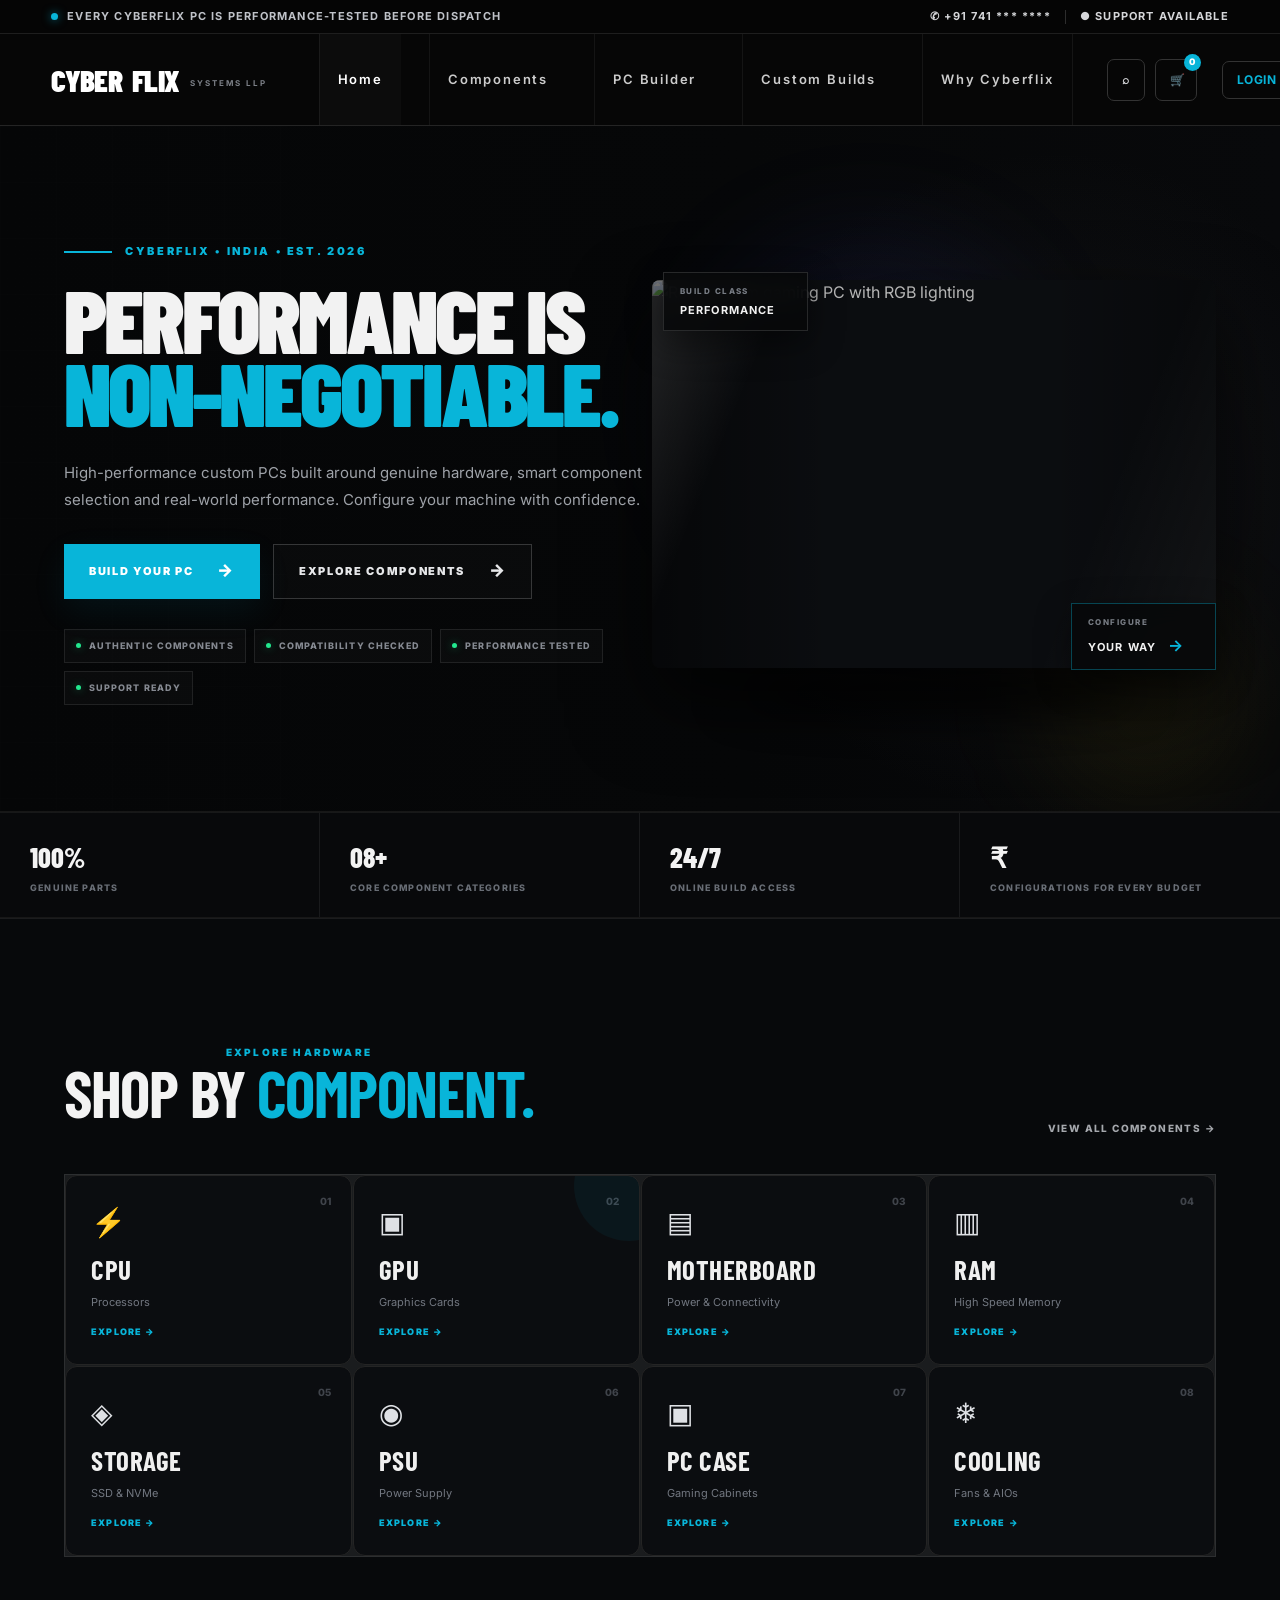
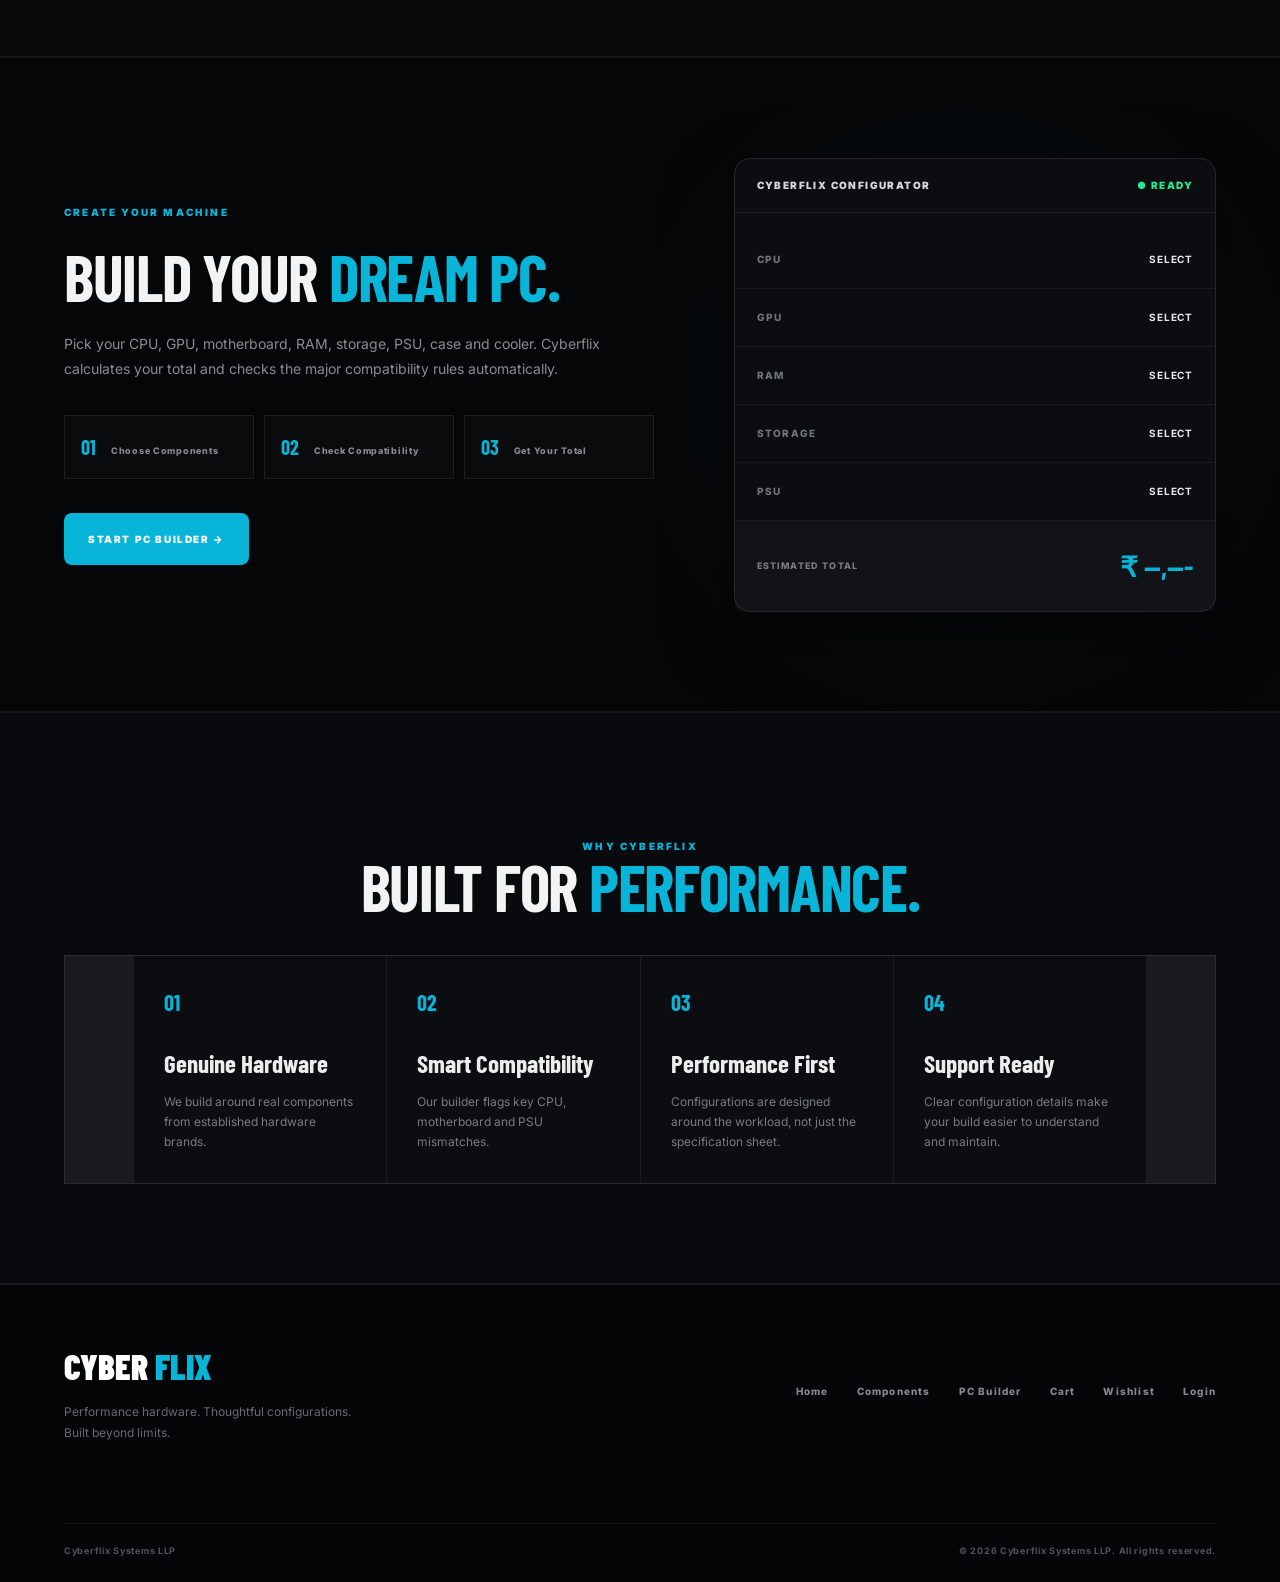
==== commit 80fa060f: "Move logo closer to Home navigation" ====
--- a/index.html
+++ b/index.html
@@ -88,6 +88,31 @@
             cursor: default;
         }
 
+
+        /* =====================================================
+           NAVBAR — KEEP LOGO CLOSE TO HOME
+        ===================================================== */
+        @media (min-width: 1001px) {
+            .navbar.cyber-nav {
+                justify-content: flex-start;
+            }
+
+            .navbar.cyber-nav .logo {
+                flex: 0 0 auto;
+                margin-right: 18px;
+            }
+
+            .navbar.cyber-nav .main-nav {
+                flex: 0 0 auto;
+                margin-left: 0;
+                justify-content: flex-start;
+            }
+
+            .navbar.cyber-nav .nav-actions {
+                margin-left: auto;
+            }
+        }
+
         /* =====================================================
            MOBILE AUTH
         ===================================================== */
--- a/style.css
+++ b/style.css
@@ -56,7 +56,7 @@
     --white: #ffffff;
     --gray: #888888;
     --light-gray: #aaaaaa;
-    --green: #e10600;
+    --green: #08B5D9;
 }
 
 /* =========================================================
@@ -156,7 +156,7 @@
     background:
         radial-gradient(
             circle at 80% 45%,
-            rgba(225,6,0,0.08),
+            rgba(8,181,217,0.08),
             transparent 35%
         ),
         #050505;
@@ -236,7 +236,7 @@
 
 .btn-primary:hover {
     transform: translateY(-3px);
-    box-shadow: 0 12px 30px rgba(225,6,0,0.18);
+    box-shadow: 0 12px 30px rgba(8,181,217,0.18);
 }
 
 .btn-secondary {
@@ -555,7 +555,7 @@
 .component-card:hover {
     transform: translateY(-6px);
 
-    border-color: rgba(225,6,0,0.45);
+    border-color: rgba(8,181,217,0.45);
 
     box-shadow: 0 20px 50px rgba(0,0,0,0.5);
 }
@@ -617,7 +617,7 @@
     background:
         radial-gradient(
             circle at 15% 50%,
-            rgba(225,6,0,0.06),
+            rgba(8,181,217,0.06),
             transparent 35%
         ),
         #050505;
@@ -845,7 +845,7 @@
     background:
         radial-gradient(
             circle at 80% 40%,
-            rgba(225,6,0,0.07),
+            rgba(8,181,217,0.07),
             transparent 35%
         );
 }
@@ -937,7 +937,7 @@
 .product-card:hover {
     transform: translateY(-5px);
 
-    border-color: rgba(225,6,0,0.4);
+    border-color: rgba(8,181,217,0.4);
 }
 
 .product-image {
@@ -1050,7 +1050,7 @@
     background:
         radial-gradient(
             circle at 80% 20%,
-            rgba(225,6,0,0.05),
+            rgba(8,181,217,0.05),
             transparent 30%
         );
 }
@@ -1504,7 +1504,7 @@
 .place-order-btn:hover {
     transform: translateY(-2px);
 
-    box-shadow: 0 10px 30px rgba(225,6,0,0.15);
+    box-shadow: 0 10px 30px rgba(8,181,217,0.15);
 }
 
 .empty-cart {
@@ -1699,7 +1699,7 @@
 .payment-option.active {
     border-color: var(--green);
 
-    background: rgba(225,6,0,0.04);
+    background: rgba(8,181,217,0.04);
 }
 
 .payment-option input {
@@ -2254,7 +2254,7 @@
 ========================================================= */
 
 :root{
-  --green:#e10600;
+  --green:#08B5D9;
   --black:#050505;
   --dark:#0a0a0a;
   --card:#101010;
@@ -2286,7 +2286,7 @@
 .mobile-menu.show{display:block;}
 
 /* ---------- home ---------- */
-.hero{min-height:100vh;padding:120px 7% 80px;display:grid;grid-template-columns:1.05fr .95fr;align-items:center;gap:40px;background:radial-gradient(circle at 78% 45%,rgba(225,6,0,.09),transparent 32%),#050505;}
+.hero{min-height:100vh;padding:120px 7% 80px;display:grid;grid-template-columns:1.05fr .95fr;align-items:center;gap:40px;background:radial-gradient(circle at 78% 45%,rgba(8,181,217,.09),transparent 32%),#050505;}
 .hero-content{max-width:700px;}
 .eyebrow,.hero-eyebrow{color:var(--green);font-size:11px;font-weight:900;letter-spacing:3px;margin-bottom:18px;}
 .hero h1{font-size:clamp(52px,7vw,92px);line-height:.9;letter-spacing:-4px;}
@@ -2298,10 +2298,10 @@
 .btn.secondary,.btn-secondary{border:1px solid #333;color:#fff;}
 .btn:hover{transform:translateY(-2px);}
 .pc-visual{min-height:520px;display:grid;place-items:center;position:relative;}
-.pc-glow{position:absolute;width:380px;height:380px;border-radius:50%;background:rgba(225,6,0,.08);filter:blur(60px);}
+.pc-glow{position:absolute;width:380px;height:380px;border-radius:50%;background:rgba(8,181,217,.08);filter:blur(60px);}
 .pc-visual .pc-case{z-index:2;}
 .pc-visual .glass{position:absolute;inset:18px;border:1px solid #333;border-radius:9px;background:linear-gradient(135deg,rgba(255,255,255,.04),rgba(0,0,0,.3));overflow:hidden;}
-.pc-visual .fan{position:absolute;width:70px;height:70px;border:2px solid #333;border-radius:50%;box-shadow:0 0 20px rgba(225,6,0,.12);}
+.pc-visual .fan{position:absolute;width:70px;height:70px;border:2px solid #333;border-radius:50%;box-shadow:0 0 20px rgba(8,181,217,.12);}
 .pc-visual .fan::after{content:"";position:absolute;inset:27px;border-radius:50%;background:var(--green);box-shadow:0 0 12px var(--green);}
 .pc-visual .fan1{right:22px;top:25px}.pc-visual .fan2{right:22px;top:105px}.pc-visual .fan3{right:22px;top:185px;}
 .pc-visual .gpu{position:absolute;left:35px;top:180px;width:160px;height:42px;border:1px solid #383838;background:#161616;display:grid;place-items:center;color:#777;font-size:10px;font-weight:900;letter-spacing:2px;}
@@ -2330,18 +2330,18 @@
 .store-container{width:min(1250px,90%);margin:auto;}
 .store-top{display:flex;justify-content:space-between;align-items:flex-end;gap:20px;margin-bottom:30px;}
 .store-hero{position:relative;padding:50px 0 35px;overflow:hidden;}
-.store-hero-content{position:relative;z-index:2}.hero-small-title{color:var(--green);font-size:11px;letter-spacing:3px;font-weight:900}.store-hero h1{font-size:clamp(45px,6vw,75px);line-height:.95;margin:12px 0}.store-hero h1 span{color:var(--green)}.store-hero p{color:#888;max-width:650px}.hero-glow{position:absolute;width:450px;height:450px;border-radius:50%;right:5%;top:-100px;background:rgba(225,6,0,.07);filter:blur(70px);}
+.store-hero-content{position:relative;z-index:2}.hero-small-title{color:var(--green);font-size:11px;letter-spacing:3px;font-weight:900}.store-hero h1{font-size:clamp(45px,6vw,75px);line-height:.95;margin:12px 0}.store-hero h1 span{color:var(--green)}.store-hero p{color:#888;max-width:650px}.hero-glow{position:absolute;width:450px;height:450px;border-radius:50%;right:5%;top:-100px;background:rgba(8,181,217,.07);filter:blur(70px);}
 .hero-stats{display:flex;gap:30px;margin-top:28px}.hero-stats strong{display:block;font-size:22px}.hero-stats span{font-size:10px;color:#777;text-transform:uppercase;letter-spacing:1px;}
 .category-filters{display:flex;gap:8px;flex-wrap:wrap;margin:25px 0}.filter-btn{background:#0d0d0d;border:1px solid #292929;color:#aaa;padding:10px 15px;border-radius:8px;font-size:11px;font-weight:800}.filter-btn.active,.filter-btn:hover{background:var(--green);border-color:var(--green);color:#050505;}
 .product-toolbar{display:flex;justify-content:space-between;align-items:center;gap:15px;margin:25px 0}.search-wrapper{position:relative;flex:1;max-width:420px}.search-wrapper input{width:100%;background:#0d0d0d;border:1px solid #292929;color:#fff;border-radius:9px;padding:13px 15px 13px 40px;outline:none}.search-wrapper input:focus{border-color:var(--green)}.search-symbol{position:absolute;left:14px;top:10px;color:#777;}
 .product-grid{display:grid;grid-template-columns:repeat(4,1fr);gap:15px}.product-card{background:#101010;border:1px solid #252525;border-radius:14px;overflow:hidden;transition:.25s}.product-card:hover{transform:translateY(-4px);border-color:#444}.product-image{height:210px;background:#0b0b0b;display:flex;align-items:center;justify-content:center;padding:18px}.product-image img{width:100%;height:100%;object-fit:contain}.product-info{padding:18px}.product-category{font-size:9px;color:var(--green);letter-spacing:1.5px;font-weight:900}.product-name{font-size:14px;font-weight:800;margin:8px 0}.product-brand{font-size:11px;color:#777}.product-price{font-size:18px;font-weight:900;margin:14px 0;color:#fff}.product-actions{display:flex;gap:8px}.product-actions button,.product-actions a{flex:1;border:1px solid #333;background:#0a0a0a;color:#fff;padding:10px;border-radius:7px;font-size:10px;font-weight:800;text-align:center}.product-actions button:hover,.product-actions a:hover{border-color:var(--green);color:var(--green);}
-.hardware-banner{margin-top:55px;border:1px solid #252525;background:#0d0d0d;border-radius:16px;padding:35px;position:relative;overflow:hidden}.hardware-content{position:relative;z-index:2}.hardware-content h2{font-size:32px}.hardware-content p{color:#777;max-width:600px}.banner-btn{display:inline-block;margin-top:18px;background:var(--green);color:#050505;padding:12px 18px;border-radius:8px;font-size:11px;font-weight:900}.banner-lines{position:absolute;inset:0;background:repeating-linear-gradient(120deg,transparent 0 35px,rgba(225,6,0,.025) 36px 37px);}.banner-tech{position:absolute;right:40px;top:30px;color:#555}.tech-chip{display:inline-block;border:1px solid #333;padding:7px 10px;border-radius:6px;color:#777;font-size:9px}.tech-circle{width:80px;height:80px;border:1px solid #333;border-radius:50%;margin-top:20px;}
+.hardware-banner{margin-top:55px;border:1px solid #252525;background:#0d0d0d;border-radius:16px;padding:35px;position:relative;overflow:hidden}.hardware-content{position:relative;z-index:2}.hardware-content h2{font-size:32px}.hardware-content p{color:#777;max-width:600px}.banner-btn{display:inline-block;margin-top:18px;background:var(--green);color:#050505;padding:12px 18px;border-radius:8px;font-size:11px;font-weight:900}.banner-lines{position:absolute;inset:0;background:repeating-linear-gradient(120deg,transparent 0 35px,rgba(8,181,217,.025) 36px 37px);}.banner-tech{position:absolute;right:40px;top:30px;color:#555}.tech-chip{display:inline-block;border:1px solid #333;padding:7px 10px;border-radius:6px;color:#777;font-size:9px}.tech-circle{width:80px;height:80px;border:1px solid #333;border-radius:50%;margin-top:20px;}
 
 /* ---------- builder ---------- */
 .builder-page{background:#050505;}
-.builder-hero{min-height:390px;padding:125px 7% 55px;position:relative;overflow:hidden;border-bottom:1px solid #202020;background:radial-gradient(circle at 75% 40%,rgba(225,6,0,.09),transparent 30%),#050505;}
+.builder-hero{min-height:390px;padding:125px 7% 55px;position:relative;overflow:hidden;border-bottom:1px solid #202020;background:radial-gradient(circle at 75% 40%,rgba(8,181,217,.09),transparent 30%),#050505;}
 .builder-grid-bg{position:absolute;inset:0;opacity:.35;background-image:linear-gradient(#151515 1px,transparent 1px),linear-gradient(90deg,#151515 1px,transparent 1px);background-size:45px 45px;mask-image:linear-gradient(to right,#000,transparent);}
-.builder-glow{position:absolute;width:500px;height:300px;right:5%;top:20px;background:rgba(225,6,0,.06);filter:blur(70px);}
+.builder-glow{position:absolute;width:500px;height:300px;right:5%;top:20px;background:rgba(8,181,217,.06);filter:blur(70px);}
 .builder-hero-content{position:relative;z-index:2;max-width:700px}.builder-label{color:var(--green);font-size:10px;font-weight:900;letter-spacing:3px}.builder-hero h1{font-size:clamp(48px,7vw,85px);line-height:.9;margin:14px 0}.builder-hero h1 span{color:var(--green)}.builder-hero p{color:#888;max-width:550px;line-height:1.7}.builder-mini-stats{display:flex;gap:45px;margin-top:30px}.builder-mini-stats strong{display:block;font-size:21px;color:#fff}.builder-mini-stats span{display:block;color:#666;font-size:9px;text-transform:uppercase;letter-spacing:1px;margin-top:3px;}
 .builder-container{width:min(1250px,90%);margin:auto;padding:65px 0 100px}.builder-section-title>span{color:var(--green);font-size:10px;font-weight:900;letter-spacing:3px}.builder-section-title h2{font-size:35px;margin:8px 0 30px;}
 .builder-layout{display:grid;grid-template-columns:minmax(0,1.35fr) minmax(340px,.65fr);gap:22px;align-items:start;}
@@ -2356,7 +2356,7 @@
 .cart-page{min-height:100vh;padding:120px 7% 70px;background:#050505}.cart-header{max-width:1250px;margin:0 auto 35px}.cart-header h1{font-size:clamp(40px,6vw,70px);line-height:.95}.cart-header h1 span{color:var(--green)}.cart-header p{color:#777;margin-top:10px}.cart-layout{max-width:1250px;margin:auto;display:grid;grid-template-columns:1.5fr .75fr;gap:25px}.cart-card,.cart-summary{background:#101010;border:1px solid #242424;border-radius:18px;padding:25px}.cart-card h2,.cart-summary h2{margin:0 0 20px}.cart-item{display:grid;grid-template-columns:65px 1fr auto;align-items:center;gap:18px;padding:18px 0;border-bottom:1px solid #242424}.component-icon{width:60px;height:60px;border-radius:12px;background:#080808;border:1px solid #303030;display:grid;place-items:center;color:var(--green);font-weight:900}.item-category{color:#777;font-size:10px;text-transform:uppercase}.item-name{font-size:14px;font-weight:800}.item-price{color:var(--green);font-weight:900}.cart-actions{display:flex;justify-content:space-between;gap:15px;margin-top:22px}.clear-btn{background:transparent;border:1px solid #333;color:#aaa;padding:11px 16px;border-radius:8px}.back-builder{color:#777;font-size:12px}.back-builder:hover{color:var(--green)}.summary-row{display:flex;justify-content:space-between;margin:14px 0;font-size:13px}.summary-row span:first-child{color:#777}.divider{height:1px;background:#292929;margin:20px 0}.cart-total{display:flex;justify-content:space-between;font-size:21px;font-weight:900}.cart-total span:last-child{color:var(--green)}.checkout-btn{display:block;text-align:center;background:var(--green);color:#050505;padding:15px;border-radius:9px;margin-top:22px;font-weight:900;font-size:12px}.empty-cart{text-align:center;padding:70px 20px}.shop-btn{display:inline-block;background:var(--green);color:#050505;padding:12px 20px;border-radius:8px;font-weight:900;font-size:12px;}
 
 /* ---------- checkout / confirmation ---------- */
-.checkout-page,.confirmation-page{min-height:100vh;background:#050505}.checkout-page{padding:120px 7% 60px}.checkout-header{max-width:1250px;margin:0 auto 35px}.checkout-header h1{font-size:clamp(40px,6vw,65px)}.checkout-header h1 span{color:var(--green)}.checkout-header p{color:#777;margin-top:8px}.checkout-layout{display:grid;grid-template-columns:1.5fr .8fr;gap:25px;max-width:1250px;margin:auto}.checkout-card,.summary-card{background:#101010;border:1px solid #242424;border-radius:18px;padding:28px}.checkout-card h2,.summary-card h2{margin-top:0}.section-title{font-size:11px;text-transform:uppercase;letter-spacing:2px;color:var(--green);margin:28px 0 15px}.form-grid{display:grid;grid-template-columns:1fr 1fr;gap:15px}.form-group{display:flex;flex-direction:column;gap:7px}.form-group.full{grid-column:1/-1}.form-group label{font-size:11px;color:#999}.form-group input,.form-group textarea,.form-group select{width:100%;background:#080808;color:#fff;border:1px solid #303030;border-radius:9px;padding:13px;outline:none}.form-group input:focus,.form-group textarea:focus{border-color:var(--green)}.payment-options{display:grid;gap:10px}.payment-option{border:1px solid #303030;border-radius:10px;padding:14px}.payment-option.active{border-color:var(--green);background:rgba(225,6,0,.04)}.payment-option span{display:block;color:#666;font-size:11px;margin:5px 0 0 25px}.place-order-btn{width:100%;margin-top:22px;padding:15px;border:0;border-radius:9px;background:var(--green);color:#050505;font-weight:900}.summary-items{display:grid;gap:12px}.summary-item{display:flex;justify-content:space-between;gap:15px;font-size:12px}.summary-item span:first-child{color:#888}.summary-divider{height:1px;background:#292929;margin:18px 0}.summary-total{display:flex;justify-content:space-between;font-weight:900;font-size:20px}.summary-total span:last-child{color:var(--green)}.secure-note{text-align:center;color:#555;font-size:10px;margin-top:15px}
+.checkout-page,.confirmation-page{min-height:100vh;background:#050505}.checkout-page{padding:120px 7% 60px}.checkout-header{max-width:1250px;margin:0 auto 35px}.checkout-header h1{font-size:clamp(40px,6vw,65px)}.checkout-header h1 span{color:var(--green)}.checkout-header p{color:#777;margin-top:8px}.checkout-layout{display:grid;grid-template-columns:1.5fr .8fr;gap:25px;max-width:1250px;margin:auto}.checkout-card,.summary-card{background:#101010;border:1px solid #242424;border-radius:18px;padding:28px}.checkout-card h2,.summary-card h2{margin-top:0}.section-title{font-size:11px;text-transform:uppercase;letter-spacing:2px;color:var(--green);margin:28px 0 15px}.form-grid{display:grid;grid-template-columns:1fr 1fr;gap:15px}.form-group{display:flex;flex-direction:column;gap:7px}.form-group.full{grid-column:1/-1}.form-group label{font-size:11px;color:#999}.form-group input,.form-group textarea,.form-group select{width:100%;background:#080808;color:#fff;border:1px solid #303030;border-radius:9px;padding:13px;outline:none}.form-group input:focus,.form-group textarea:focus{border-color:var(--green)}.payment-options{display:grid;gap:10px}.payment-option{border:1px solid #303030;border-radius:10px;padding:14px}.payment-option.active{border-color:var(--green);background:rgba(8,181,217,.04)}.payment-option span{display:block;color:#666;font-size:11px;margin:5px 0 0 25px}.place-order-btn{width:100%;margin-top:22px;padding:15px;border:0;border-radius:9px;background:var(--green);color:#050505;font-weight:900}.summary-items{display:grid;gap:12px}.summary-item{display:flex;justify-content:space-between;gap:15px;font-size:12px}.summary-item span:first-child{color:#888}.summary-divider{height:1px;background:#292929;margin:18px 0}.summary-total{display:flex;justify-content:space-between;font-weight:900;font-size:20px}.summary-total span:last-child{color:var(--green)}.secure-note{text-align:center;color:#555;font-size:10px;margin-top:15px}
 .confirmation-page{padding:120px 7% 70px;display:flex;justify-content:center}.confirmation-wrapper{width:100%;max-width:1000px}.success-card{text-align:center;background:#101010;border:1px solid #252525;border-radius:20px;padding:50px 30px}.success-icon{width:75px;height:75px;margin:0 auto 25px;border-radius:50%;background:var(--green);color:#050505;display:grid;place-items:center;font-size:38px;font-weight:900}.success-card h1{font-size:clamp(35px,6vw,65px);margin:0}.success-card h1 span{color:var(--green)}.success-card p{color:#888}.order-id-box{display:inline-block;background:#080808;border:1px solid #303030;border-radius:10px;padding:15px 25px;margin:25px 0}.order-id-label{display:block;color:#666;font-size:10px;text-transform:uppercase;letter-spacing:1px}.order-id{font-size:20px;font-weight:900;color:var(--green)}.confirmation-grid{display:grid;grid-template-columns:1fr 1fr;gap:15px;text-align:left}.info-card,.order-items{background:#080808;border:1px solid #252525;border-radius:12px;padding:20px}.info-card h3,.order-items h3{margin:0 0 12px;font-size:12px}.info-row{display:flex;justify-content:space-between;gap:15px;margin:9px 0;font-size:12px}.info-row span:first-child{color:#666}.item-row{display:flex;justify-content:space-between;padding:11px 0;border-bottom:1px solid #202020;font-size:12px}.item-row span{color:#888}.final-total{display:flex;justify-content:space-between;margin-top:18px;padding-top:18px;border-top:1px solid #303030;font-size:19px;font-weight:900}.final-total strong{color:var(--green)}.confirmation-actions{display:flex;justify-content:center;gap:10px;margin-top:25px;flex-wrap:wrap}.confirm-btn{padding:13px 20px;border-radius:8px;font-size:11px;font-weight:900}.primary-btn{background:var(--green);color:#050505}.secondary-btn{border:1px solid #333;color:#fff}
 
 /* ---------- responsive ---------- */
@@ -2374,7 +2374,7 @@
 ========================================================= */
 
 :root {
-    --cf-yellow: #e10600;
+    --cf-yellow: #08B5D9;
     --cf-black: #050607;
     --cf-panel: #0d0f12;
     --cf-line: rgba(255,255,255,.09);
@@ -2407,7 +2407,7 @@
     height: 7px;
     border-radius: 50%;
     background: var(--cf-yellow);
-    box-shadow: 0 0 10px rgba(225,6,0,.65);
+    box-shadow: 0 0 10px rgba(8,181,217,.65);
 }
 
 .top-contact {
@@ -2623,7 +2623,7 @@
     transition: transform .2s ease, box-shadow .2s ease, border-color .2s ease;
 }
 .hero-btn:hover { transform: translateY(-2px); }
-.hero-btn-primary { background: var(--cf-yellow); color: #050505; box-shadow: 0 12px 35px rgba(225,6,0,.08); }
+.hero-btn-primary { background: var(--cf-yellow); color: #050505; box-shadow: 0 12px 35px rgba(8,181,217,.08); }
 .hero-btn-outline { border: 1px solid rgba(255,255,255,.18); color: #e6e7e9; background: rgba(255,255,255,.015); }
 .hero-btn-outline:hover { border-color: rgba(255,255,255,.38); }
 .hero-btn span { font-size: 17px; }
@@ -2725,7 +2725,7 @@
 .spec-card span { display: block; color: #777c84; font-size: 8px; font-weight: 800; letter-spacing: .18em; }
 .spec-card strong { display: block; margin-top: 5px; color: #f2f2f2; font-size: 11px; letter-spacing: .1em; }
 .spec-top { left: 2%; top: 14%; }
-.spec-bottom { right: 0; bottom: 15%; border-color: rgba(225,6,0,.35); }
+.spec-bottom { right: 0; bottom: 15%; border-color: rgba(8,181,217,.35); }
 .spec-bottom b { color: var(--cf-yellow); font-size: 16px; margin-left: 8px; }
 
 /* STATS */
@@ -2768,7 +2768,7 @@
 .premium-component-card h3 { margin: 0; color: #f0f0f0; font-family: 'Barlow Condensed', sans-serif; font-size: 27px; letter-spacing: .02em; }
 .premium-component-card p { margin: 4px 0 15px; color: #727780; font-size: 11px; }
 .premium-component-card > span { color: var(--cf-yellow); font-size: 9px; font-weight: 900; letter-spacing: .13em; }
-.featured-card::after { content: ""; position: absolute; width: 110px; height: 110px; right: -45px; top: -45px; border-radius: 50%; background: rgba(225,6,0,.06); }
+.featured-card::after { content: ""; position: absolute; width: 110px; height: 110px; right: -45px; top: -45px; border-radius: 50%; background: rgba(8,181,217,.06); }
 
 /* BUILDER */
 .premium-builder {
@@ -2784,7 +2784,7 @@
     border-top: 1px solid rgba(255,255,255,.06);
     border-bottom: 1px solid rgba(255,255,255,.06);
 }
-.builder-backdrop { position: absolute; inset: 0; background: radial-gradient(circle at 75% 50%, rgba(225,6,0,.055), transparent 34%); pointer-events: none; }
+.builder-backdrop { position: absolute; inset: 0; background: radial-gradient(circle at 75% 50%, rgba(8,181,217,.055), transparent 34%); pointer-events: none; }
 .builder-content, .premium-build-card { position: relative; z-index: 2; }
 .builder-content > p:not(.eyebrow) { max-width: 630px; margin-top: 25px; color: #888d95; line-height: 1.8; font-size: 14px; }
 .builder-features { display: grid; grid-template-columns: repeat(3, 1fr); gap: 10px; margin: 34px 0; max-width: 650px; }
@@ -2873,37 +2873,37 @@
    CYBERFLIX RED EDITION — NVSX-INSPIRED SHOWROOM UI
    Original implementation; brand/content remain Cyberflix.
 ========================================================= */
-:root{--green:#e10600;--cf-yellow:#e10600;--red:#e10600;--red-soft:#ff3029;--red-dark:#8f0000}
-::selection{background:#e10600;color:#fff}
+:root{--green:#08B5D9;--cf-yellow:#08B5D9;--red:#08B5D9;--red-soft:#ff3029;--red-dark:#8f0000}
+::selection{background:#08B5D9;color:#fff}
 body{background:#070707;color:#f5f5f5}
 .navbar{height:76px;background:rgba(7,7,7,.92);border-bottom:1px solid #242424}
 .nav-container{max-width:1400px;margin:auto;width:100%}
-.logo-mark{background:#e10600!important;color:#fff!important;box-shadow:none!important}
-.logo-text small{color:#e10600!important}
+.logo-mark{background:#08B5D9!important;color:#fff!important;box-shadow:none!important}
+.logo-text small{color:#08B5D9!important}
 .nav-links a{transition:.2s ease}
-.nav-links a:hover,.nav-links a.active{color:#e10600!important}
-.nav-icon:hover,.menu-btn:hover{border-color:#e10600!important;color:#e10600!important}
-.cart-icon span,#cartCount{background:#e10600!important;color:#fff!important}
-.btn-primary,.hero-btn-primary,.premium-builder .builder-btn,.builder-actions .primary,.place-order-btn,.primary-btn,.confirm-btn.primary-btn{background:#e10600!important;border-color:#e10600!important;color:#fff!important}
+.nav-links a:hover,.nav-links a.active{color:#08B5D9!important}
+.nav-icon:hover,.menu-btn:hover{border-color:#08B5D9!important;color:#08B5D9!important}
+.cart-icon span,#cartCount{background:#08B5D9!important;color:#fff!important}
+.btn-primary,.hero-btn-primary,.premium-builder .builder-btn,.builder-actions .primary,.place-order-btn,.primary-btn,.confirm-btn.primary-btn{background:#08B5D9!important;border-color:#08B5D9!important;color:#fff!important}
 .btn-primary:hover,.hero-btn-primary:hover,.premium-builder .builder-btn:hover,.builder-actions .primary:hover,.place-order-btn:hover{background:#b90000!important}
-.product-card:hover{border-color:#e10600!important;box-shadow:0 12px 35px rgba(225,6,0,.10)}
-.product-category,.builder-label,.section-title p,.eyebrow,.premium-component-card>span,.builder-features strong,.product-price,.summary-price,.total-price,.order-id,.order-id-box .order-id,.final-total strong{color:#e10600!important}
-.component-select:focus,.form-group input:focus,.form-group textarea:focus,.form-group select:focus{border-color:#e10600!important;box-shadow:0 0 0 2px rgba(225,6,0,.08)}
-.summary-item-name.selected i{background:#e10600!important;box-shadow:0 0 8px #e10600!important}
-.compatibility-box.success{border-color:#5c1717!important}.compatibility-box.success strong{color:#e10600!important}
-.payment-option.active{border-color:#e10600!important;background:rgba(225,6,0,.05)!important}
-.success-icon{background:#e10600!important;color:#fff!important}
-.premium-component-card:hover{border-color:#e10600!important}
-.hero-kicker span{background:#e10600!important}
-.hero-btn-secondary:hover,.section-link:hover{color:#e10600!important;border-color:#e10600!important}
-.premium-build-card:hover{border-color:#e10600!important}
+.product-card:hover{border-color:#08B5D9!important;box-shadow:0 12px 35px rgba(8,181,217,.10)}
+.product-category,.builder-label,.section-title p,.eyebrow,.premium-component-card>span,.builder-features strong,.product-price,.summary-price,.total-price,.order-id,.order-id-box .order-id,.final-total strong{color:#08B5D9!important}
+.component-select:focus,.form-group input:focus,.form-group textarea:focus,.form-group select:focus{border-color:#08B5D9!important;box-shadow:0 0 0 2px rgba(8,181,217,.08)}
+.summary-item-name.selected i{background:#08B5D9!important;box-shadow:0 0 8px #08B5D9!important}
+.compatibility-box.success{border-color:#5c1717!important}.compatibility-box.success strong{color:#08B5D9!important}
+.payment-option.active{border-color:#08B5D9!important;background:rgba(8,181,217,.05)!important}
+.success-icon{background:#08B5D9!important;color:#fff!important}
+.premium-component-card:hover{border-color:#08B5D9!important}
+.hero-kicker span{background:#08B5D9!important}
+.hero-btn-secondary:hover,.section-link:hover{color:#08B5D9!important;border-color:#08B5D9!important}
+.premium-build-card:hover{border-color:#08B5D9!important}
 
 /* NVSX-like product/showroom rhythm */
-.store-hero,.builder-hero{background:radial-gradient(circle at 75% 35%,rgba(225,6,0,.10),transparent 34%),#070707!important}
-.store-hero h1 span,.builder-hero h1 span,.checkout-header h1 span,.success-card h1 span{color:#e10600!important}
+.store-hero,.builder-hero{background:radial-gradient(circle at 75% 35%,rgba(8,181,217,.10),transparent 34%),#070707!important}
+.store-hero h1 span,.builder-hero h1 span,.checkout-header h1 span,.success-card h1 span{color:#08B5D9!important}
 .product-toolbar{border-top:1px solid #202020;border-bottom:1px solid #202020;padding:14px 0}
 .product-image{background:linear-gradient(180deg,#111,#090909)!important}
-.product-actions button:hover,.product-actions a:hover{border-color:#e10600!important;color:#e10600!important}
+.product-actions button:hover,.product-actions a:hover{border-color:#08B5D9!important;color:#08B5D9!important}
 
 /* clean red section dividers */
 section{position:relative}
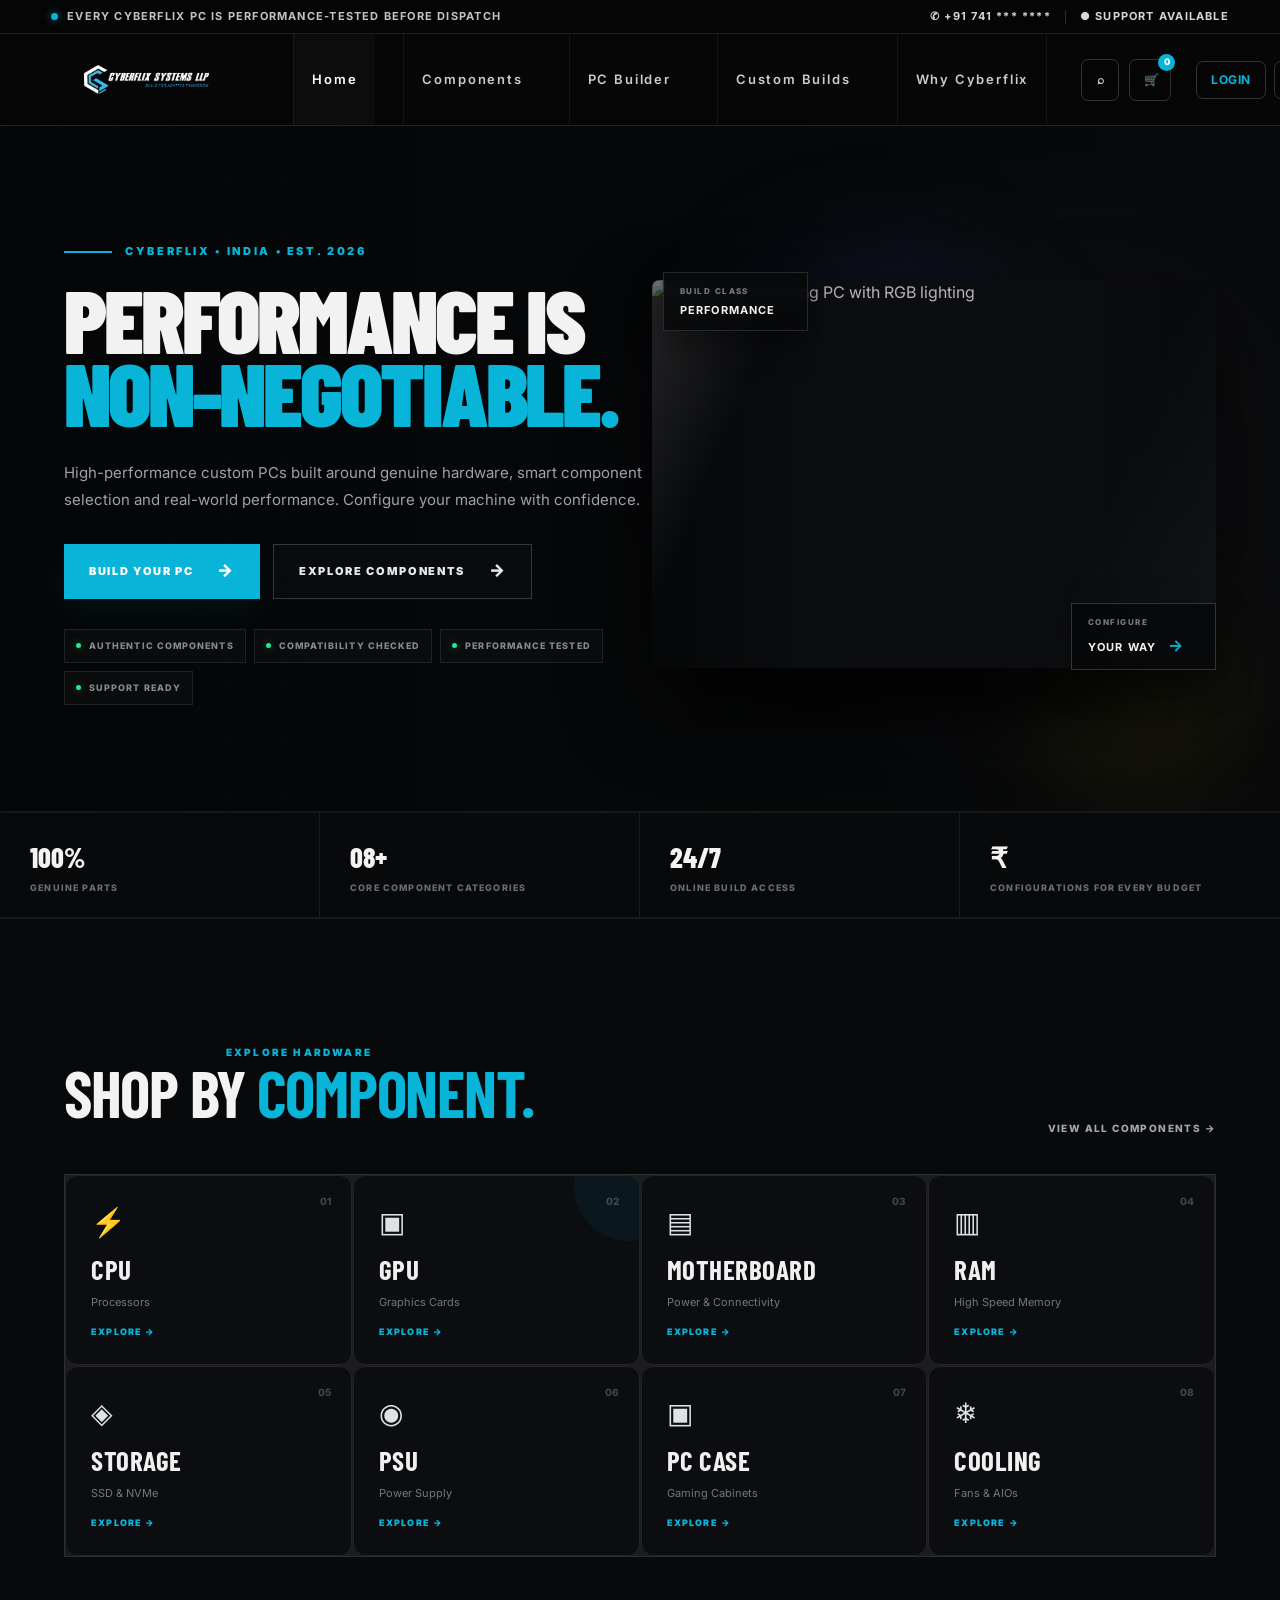
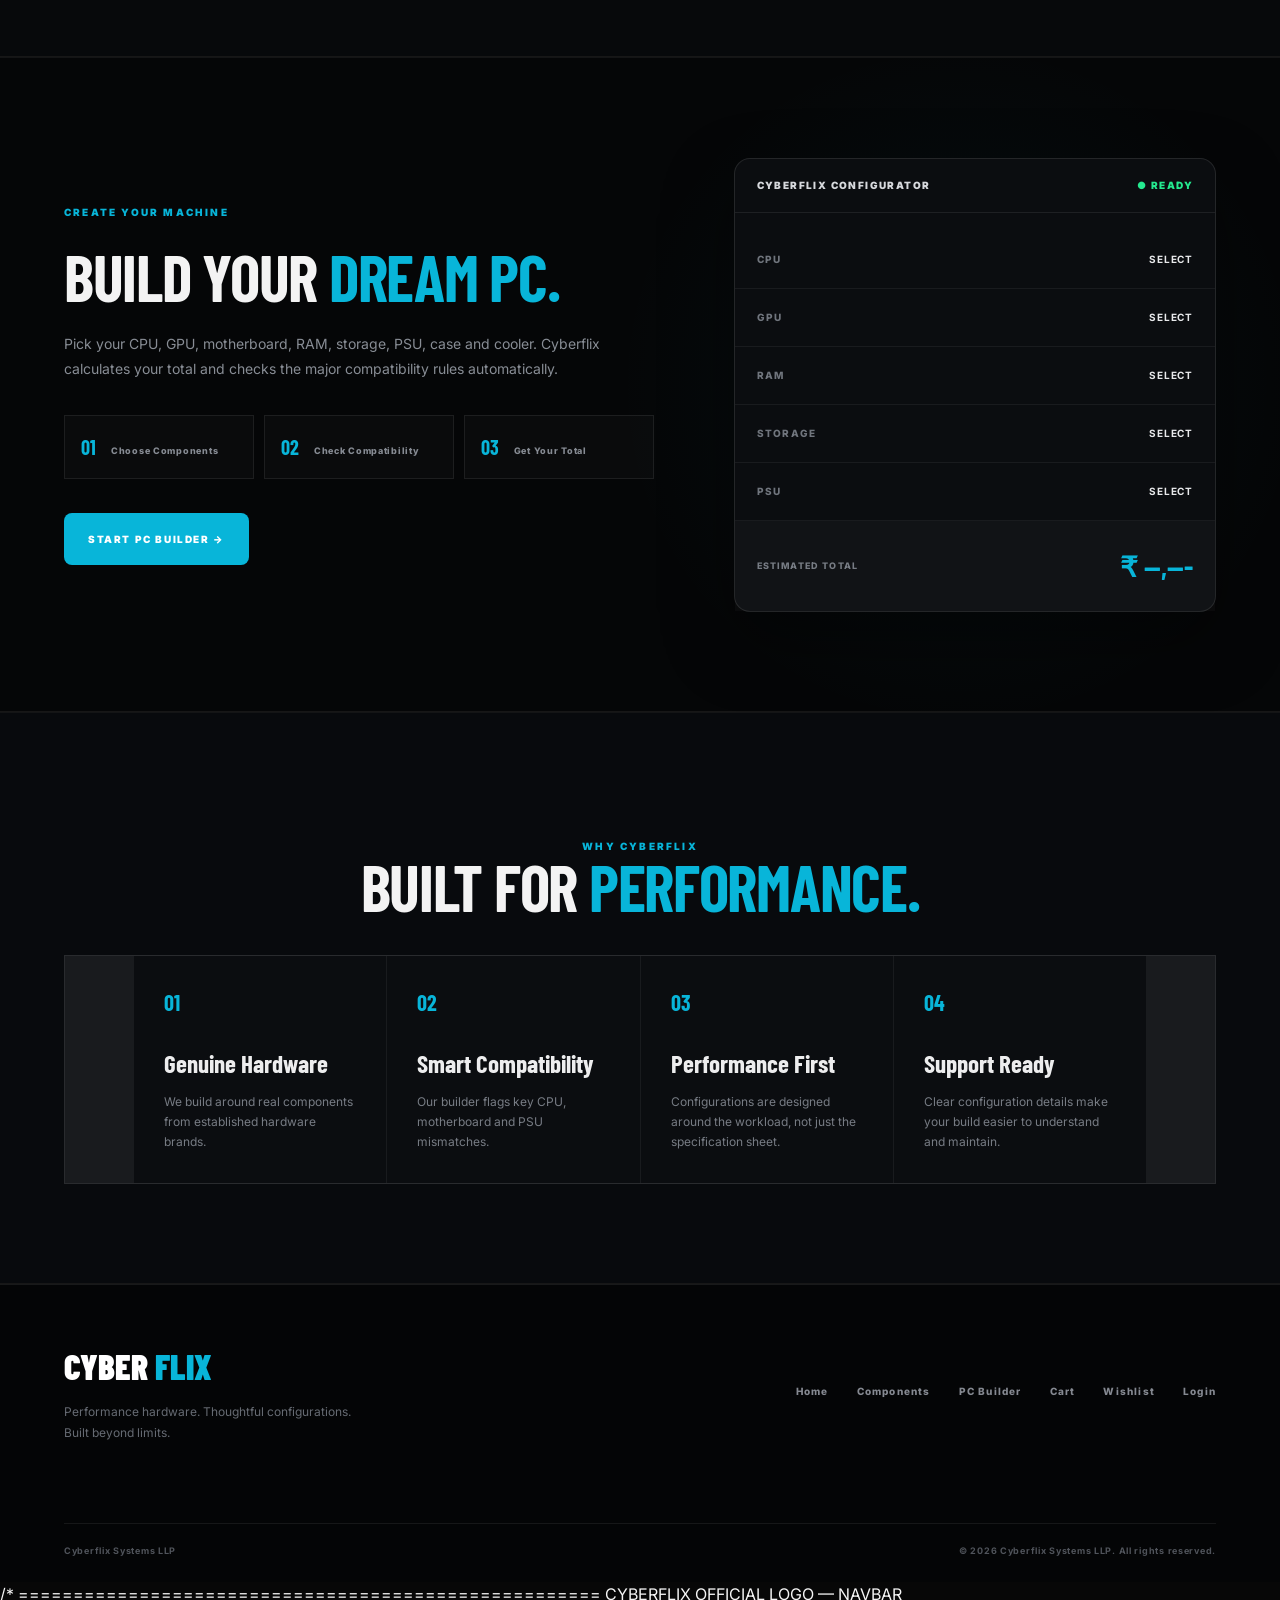
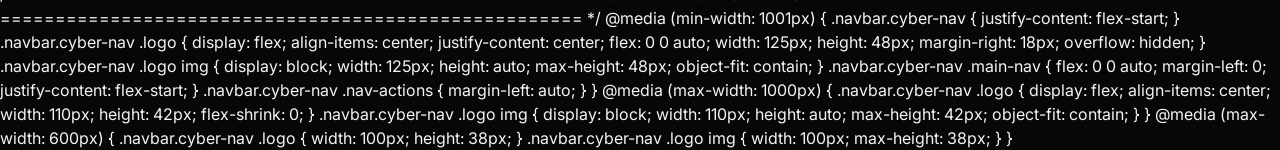
==== commit ff2d1c13: "Fix official logo navbar styling" ====
--- a/index.html
+++ b/index.html
@@ -175,51 +175,47 @@
          NAVBAR
     ===================================================== -->
 
-    <header class="navbar cyber-nav">
+   <header class="navbar cyber-nav">
+
+    <a
+        class="logo"
+        href="index.html"
+        aria-label="Cyberflix Systems home"
+    >
+        <img
+            src="assets/cyberflix-logo.png"
+            alt="Cyberflix Systems LLP"
+        >
+    </a>
+
+    <nav class="main-nav">
 
         <a
-            class="logo"
+            class="active"
             href="index.html"
-            aria-label="Cyberflix Systems home"
         >
-
-            <span>
-                CYBER
-            </span>FLIX
-
-            <small>
-                SYSTEMS LLP
-            </small>
-
+            Home
         </a>
 
-
-        <nav class="main-nav">
-
-            <a
-                class="active"
-                href="index.html"
-            >
-                Home
-            </a>
-
-            <a href="components.html">
-                Components
-            </a>
-
-            <a href="builder.html">
-                PC Builder
-            </a>
-
-            <a href="#custom-pcs">
-                Custom Builds
-            </a>
-
-            <a href="#why">
-                Why Cyberflix
-            </a>
-
-        </nav>
+        <a href="components.html">
+            Components
+        </a>
+
+        <a href="builder.html">
+            PC Builder
+        </a>
+
+        <a href="#custom-pcs">
+            Custom Builds
+        </a>
+
+        <a href="#why">
+            Why Cyberflix
+        </a>
+
+    </nav>
+
+    <!-- बाकीचा तुझा nav-actions code इथेच ठेव -->
 
 
         <!-- =================================================
@@ -1333,6 +1329,77 @@
     </script>
 
 
+
+
+/* =====================================================
+   CYBERFLIX OFFICIAL LOGO — NAVBAR
+===================================================== */
+
+@media (min-width: 1001px) {
+    .navbar.cyber-nav {
+        justify-content: flex-start;
+    }
+
+    .navbar.cyber-nav .logo {
+        display: flex;
+        align-items: center;
+        justify-content: center;
+        flex: 0 0 auto;
+        width: 125px;
+        height: 48px;
+        margin-right: 18px;
+        overflow: hidden;
+    }
+
+    .navbar.cyber-nav .logo img {
+        display: block;
+        width: 125px;
+        height: auto;
+        max-height: 48px;
+        object-fit: contain;
+    }
+
+    .navbar.cyber-nav .main-nav {
+        flex: 0 0 auto;
+        margin-left: 0;
+        justify-content: flex-start;
+    }
+
+    .navbar.cyber-nav .nav-actions {
+        margin-left: auto;
+    }
+}
+
+@media (max-width: 1000px) {
+    .navbar.cyber-nav .logo {
+        display: flex;
+        align-items: center;
+        width: 110px;
+        height: 42px;
+        flex-shrink: 0;
+    }
+
+    .navbar.cyber-nav .logo img {
+        display: block;
+        width: 110px;
+        height: auto;
+        max-height: 42px;
+        object-fit: contain;
+    }
+}
+
+@media (max-width: 600px) {
+    .navbar.cyber-nav .logo {
+        width: 100px;
+        height: 38px;
+    }
+
+    .navbar.cyber-nav .logo img {
+        width: 100px;
+        max-height: 38px;
+    }
+}
+
 </body>
 
 </html>
--- a/style.css
+++ b/style.css
@@ -2994,4 +2994,98 @@
         flex-wrap: wrap;
     }
 
+}
+/* =====================================================
+   CYBERFLIX OFFICIAL LOGO
+===================================================== */
+
+.navbar.cyber-nav {
+    justify-content: flex-start;
+}
+
+/* Logo container */
+.navbar.cyber-nav .logo {
+    display: flex;
+    align-items: center;
+    justify-content: center;
+
+    width: 125px;
+    height: 48px;
+
+    flex: 0 0 auto;
+    margin-right: 18px;
+
+    text-decoration: none;
+    overflow: hidden;
+}
+
+/* Actual logo image */
+.navbar.cyber-nav .logo img {
+    display: block;
+
+    width: 125px;
+    height: auto;
+
+    max-width: 125px;
+    max-height: 48px;
+
+    object-fit: contain;
+    object-position: center;
+}
+
+/* Keep Home close to logo */
+.navbar.cyber-nav .main-nav {
+    display: flex;
+    align-items: center;
+
+    margin-left: 0;
+}
+
+/* Keep right-side buttons on right */
+.navbar.cyber-nav .nav-actions {
+    margin-left: auto;
+}
+
+
+/* =====================================================
+   TABLET
+===================================================== */
+
+@media (max-width: 1000px) {
+
+    .navbar.cyber-nav .logo {
+        width: 110px;
+        height: 42px;
+
+        margin-right: 12px;
+    }
+
+    .navbar.cyber-nav .logo img {
+        width: 110px;
+        max-width: 110px;
+        max-height: 42px;
+    }
+
+}
+
+
+/* =====================================================
+   MOBILE
+===================================================== */
+
+@media (max-width: 600px) {
+
+    .navbar.cyber-nav .logo {
+        width: 100px;
+        height: 38px;
+
+        margin-right: 0;
+    }
+
+    .navbar.cyber-nav .logo img {
+        width: 100px;
+        max-width: 100px;
+        max-height: 38px;
+    }
+
 }
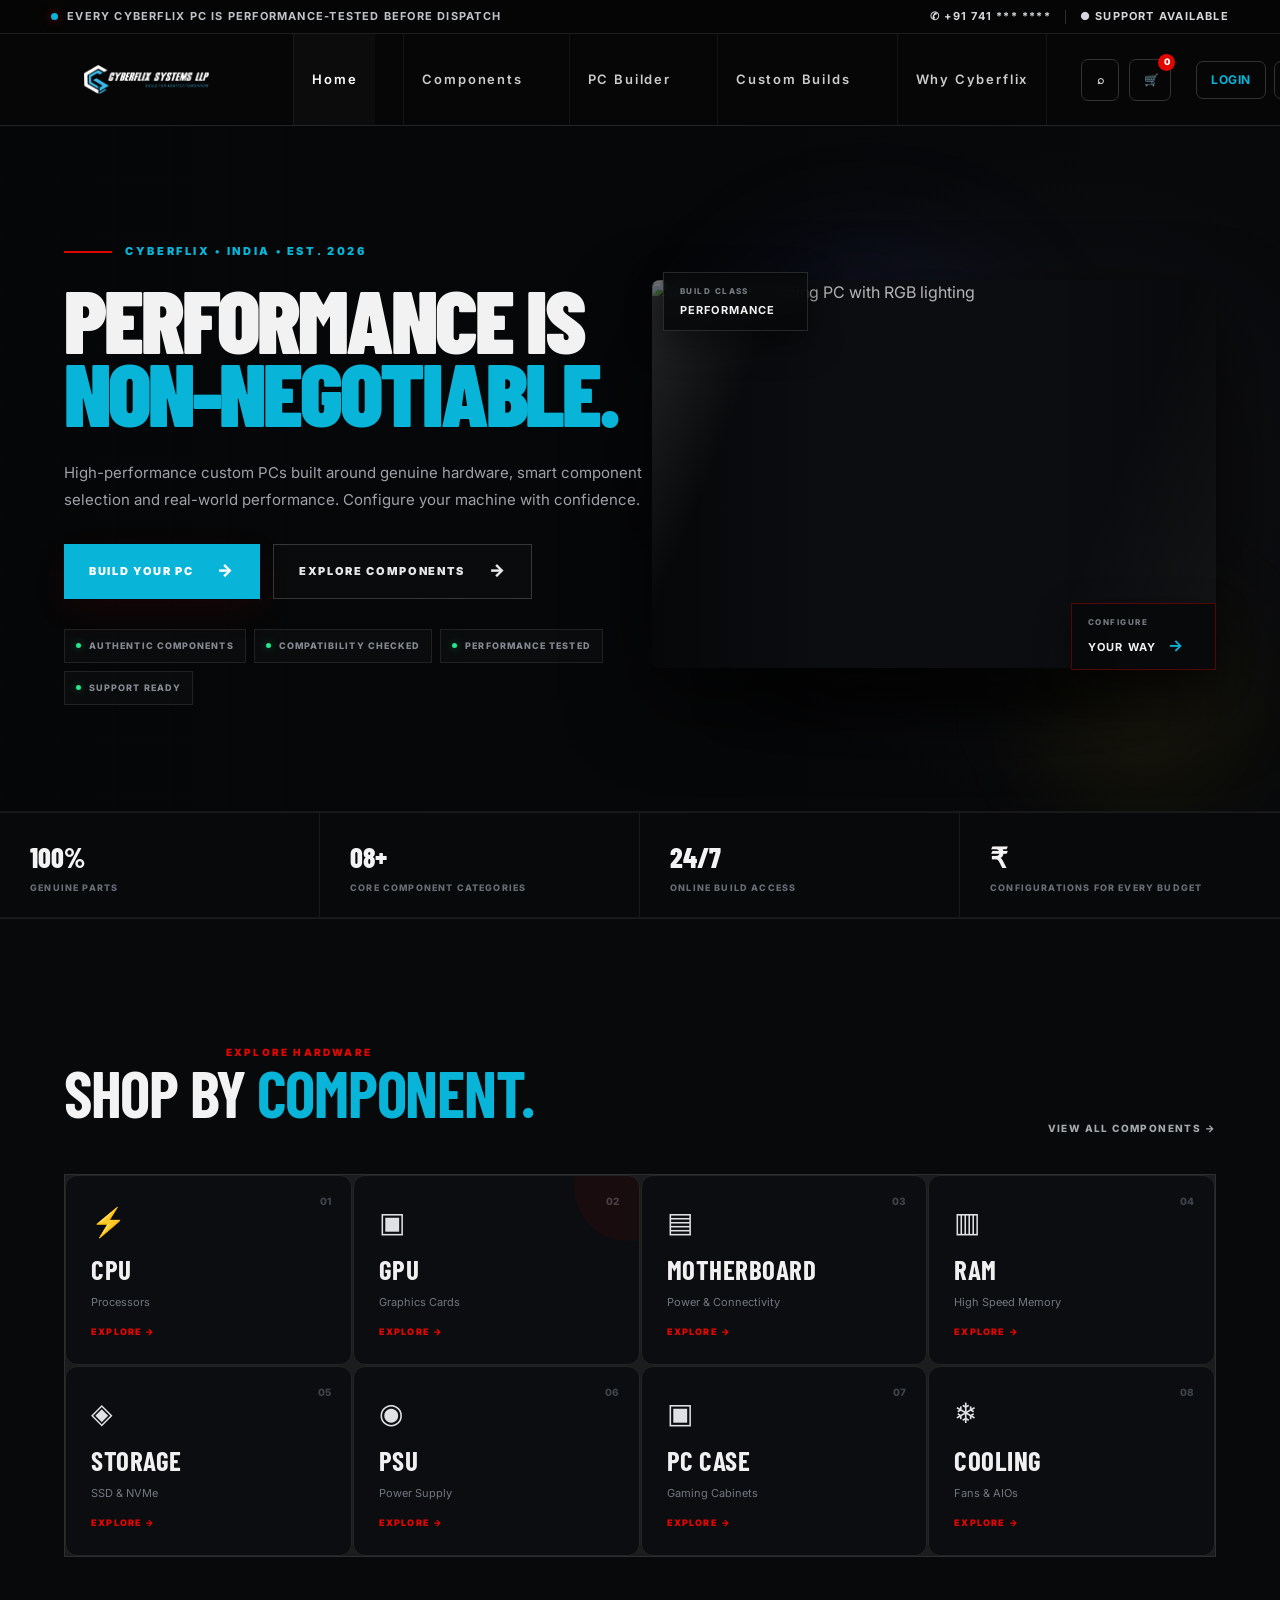
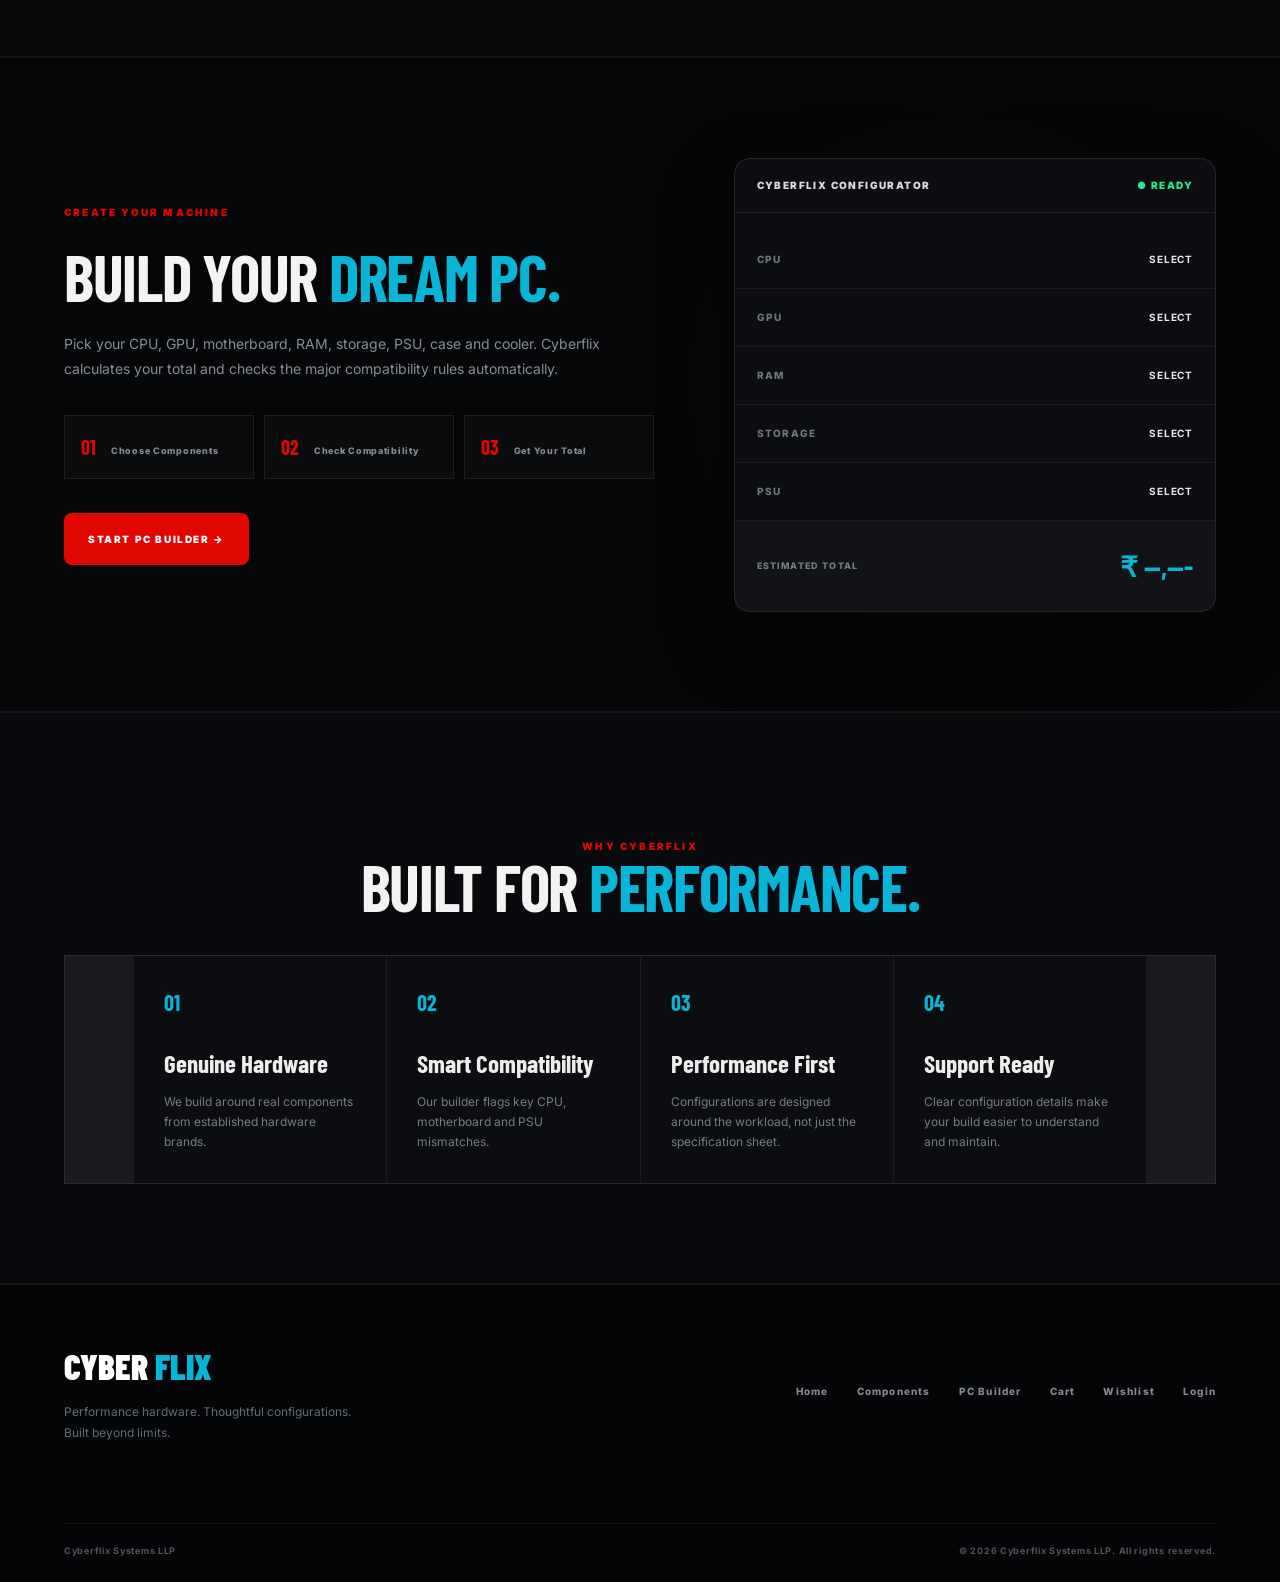
==== commit 92903382: "Final Cyberflix website alignment and PC Builder fixes" ====
--- a/index.html
+++ b/index.html
@@ -1,1405 +1,1338 @@
-<!DOCTYPE html>
-<html lang="en">
-
-<head>
-
-    <meta charset="UTF-8">
-
-    <meta
-        name="viewport"
-        content="width=device-width, initial-scale=1.0"
-    >
-
-    <meta
-        name="description"
-        content="Cyberflix Systems LLP — premium custom gaming PCs, components and PC builder."
-    >
-
-    <title>
-        Cyberflix Systems LLP | Performance, Engineered.
-    </title>
-
-    <link
-        rel="preconnect"
-        href="https://fonts.googleapis.com"
-    >
-
-    <link
-        rel="preconnect"
-        href="https://fonts.gstatic.com"
-        crossorigin
-    >
-
-    <link
-        href="https://fonts.googleapis.com/css2?family=Barlow+Condensed:wght@500;600;700;800;900&family=Inter:wght@400;500;600;700&display=swap"
-        rel="stylesheet"
-    >
-
-    <link
-        rel="stylesheet"
-        href="style.css"
-    >
-
-    <style>
-
-        /* =====================================================
-           AUTH NAV
-        ===================================================== */
-
-        .auth-nav {
-            display: flex;
-            align-items: center;
-            gap: 8px;
-        }
-
-        .auth-nav a {
-            text-decoration: none;
-            white-space: nowrap;
-        }
-
-        .nav-login,
-        .nav-user,
-        .nav-logout,
-        .nav-wishlist {
-            display: inline-flex;
-            align-items: center;
-            justify-content: center;
-            min-height: 36px;
-            padding: 0 12px;
-            border: 1px solid rgba(8, 181, 217, 0.35);
-            border-radius: 6px;
-            color: #08B5D9;
-            font-size: 11px;
-            font-weight: 700;
-            letter-spacing: 0.5px;
-            transition: 0.2s ease;
-        }
-
-        .nav-login:hover,
-        .nav-logout:hover,
-        .nav-wishlist:hover {
-            background: #08B5D9;
-            color: #ffffff;
-            border-color: #08B5D9;
-        }
-
-        .nav-user {
-            border-color: transparent;
-            cursor: default;
-        }
-
-
-        /* =====================================================
-           NAVBAR — KEEP LOGO CLOSE TO HOME
-        ===================================================== */
-        @media (min-width: 1001px) {
-            .navbar.cyber-nav {
-                justify-content: flex-start;
-            }
-
-            .navbar.cyber-nav .logo {
-                flex: 0 0 auto;
-                margin-right: 18px;
-            }
-
-            .navbar.cyber-nav .main-nav {
-                flex: 0 0 auto;
-                margin-left: 0;
-                justify-content: flex-start;
-            }
-
-            .navbar.cyber-nav .nav-actions {
-                margin-left: auto;
-            }
-        }
-
-        /* =====================================================
-           MOBILE AUTH
-        ===================================================== */
-
-        @media (max-width: 1000px) {
-
-            .auth-nav {
-                flex-wrap: wrap;
-                gap: 6px;
-            }
-
-            .nav-login,
-            .nav-user,
-            .nav-logout,
-            .nav-wishlist {
-                min-height: 34px;
-                padding: 0 9px;
-                font-size: 10px;
-            }
-
-        }
-
-    </style>
-
-</head>
-
-
-<body>
-
-
-    <!-- =====================================================
-         TOP STRIP
-    ===================================================== -->
-
-    <div class="top-strip">
-
-        <span class="pulse-dot"></span>
-
-        EVERY CYBERFLIX PC IS PERFORMANCE-TESTED BEFORE DISPATCH
-
-        <div class="top-contact">
-
-            <span>
-                ✆ +91 741 *** ****
-            </span>
-
-            <span class="top-divider"></span>
-
-            <span>
-                ● SUPPORT AVAILABLE
-            </span>
-
-        </div>
-
-    </div>
-
-
-
-    <!-- =====================================================
-         NAVBAR
-    ===================================================== -->
-
-   <header class="navbar cyber-nav">
-
-    <a
-        class="logo"
-        href="index.html"
-        aria-label="Cyberflix Systems home"
-    >
-        <img
-            src="assets/cyberflix-logo.png"
-            alt="Cyberflix Systems LLP"
-        >
-    </a>
-
-    <nav class="main-nav">
-
-        <a
-            class="active"
-            href="index.html"
-        >
-            Home
-        </a>
-
-        <a href="components.html">
-            Components
-        </a>
-
-        <a href="builder.html">
-            PC Builder
-        </a>
-
-        <a href="#custom-pcs">
-            Custom Builds
-        </a>
-
-        <a href="#why">
-            Why Cyberflix
-        </a>
-
-    </nav>
-
-    <!-- बाकीचा तुझा nav-actions code इथेच ठेव -->
-
-
-        <!-- =================================================
-             NAV ACTIONS
-        ================================================= -->
-
-        <div class="nav-actions">
-
-            <a
-                class="nav-search"
-                href="components.html"
-                aria-label="Shop components"
-            >
-                ⌕
-            </a>
-
-
-            <a
-                class="nav-cart"
-                href="cart.html"
-                aria-label="Cart"
-            >
-
-                🛒
-
-                <span id="cartCount">
-                    0
-                </span>
-
-            </a>
-
-
-            <!-- AUTH -->
-
-            <div class="auth-nav">
-
-                <!-- LOGIN -->
-
-                <a
-                    href="login.html"
-                    data-auth="login"
-                    class="nav-login"
-                >
-                    LOGIN
-                </a>
-
-
-                <!-- USER -->
-
-                <a
-                    href="javascript:void(0)"
-                    data-auth="user"
-                    class="nav-user"
-                    style="display:none;"
-                >
-                    Hi, User
-                </a>
-
-
-                <!-- LOGOUT -->
-
-                <a
-                    href="javascript:void(0)"
-                    data-auth="logout"
-                    class="nav-logout"
-                    style="display:none;"
-                    onclick="cyberflixLogout()"
-                >
-                    LOGOUT
-                </a>
-
-
-                <!-- WISHLIST -->
-
-                <a
-                    href="wishlist.html"
-                    class="nav-wishlist"
-                >
-                    ♡ WISHLIST
-                </a>
-
-            </div>
-
-
-            <a
-                class="nav-quote"
-                href="builder.html"
-            >
-                GET A QUOTE
-                <span>
-                    →
-                </span>
-            </a>
-
-
-            <button
-                class="nav-menu"
-                type="button"
-                aria-label="Open menu"
-            >
-                ☰
-            </button>
-
-        </div>
-
-    </header>
-
-
-
-    <!-- =====================================================
-         HERO
-    ===================================================== -->
-
-    <main>
-
-        <section
-            class="real-hero"
-            id="custom-pcs"
-        >
-
-            <div class="hero-grid"></div>
-
-            <div class="hero-orb hero-orb-one"></div>
-
-            <div class="hero-orb hero-orb-two"></div>
-
-
-            <!-- HERO COPY -->
-
-            <div class="hero-copy">
-
-                <div class="hero-kicker">
-
-                    <span></span>
-
-                    CYBERFLIX • INDIA • EST. 2026
-
-                </div>
-
-
-                <h1>
-
-                    PERFORMANCE IS<br>
-
-                    <strong>
-                        NON-NEGOTIABLE.
-                    </strong>
-
-                </h1>
-
-
-                <p class="hero-description">
-
-                    High-performance custom PCs built around genuine hardware,
-                    smart component selection and real-world performance.
-                    Configure your machine with confidence.
-
-                </p>
-
-
-                <div class="hero-actions">
-
-                    <a
-                        href="builder.html"
-                        class="hero-btn hero-btn-primary"
-                    >
-
-                        BUILD YOUR PC
-
-                        <span>
-                            →
-                        </span>
-
-                    </a>
-
-
-                    <a
-                        href="components.html"
-                        class="hero-btn hero-btn-outline"
-                    >
-
-                        EXPLORE COMPONENTS
-
-                        <span>
-                            →
-                        </span>
-
-                    </a>
-
-                </div>
-
-
-                <div class="trust-row">
-
-                    <div>
-                        <i></i>
-                        AUTHENTIC COMPONENTS
-                    </div>
-
-                    <div>
-                        <i></i>
-                        COMPATIBILITY CHECKED
-                    </div>
-
-                    <div>
-                        <i></i>
-                        PERFORMANCE TESTED
-                    </div>
-
-                    <div>
-                        <i></i>
-                        SUPPORT READY
-                    </div>
-
-                </div>
-
-            </div>
-
-
-
-            <!-- HERO PC -->
-
-            <div class="hero-product">
-
-                <div class="product-glow"></div>
-
-                <div class="product-floor"></div>
-
-
-                <div class="pc-photo-frame">
-
-                    <img
-                        src="https://images.unsplash.com/photo-1754928200374-2e6e869d6c58?auto=format&fit=crop&fm=jpg&q=85&w=1600"
-                        alt="Real custom gaming PC with RGB lighting"
-                    >
-
-                    <div class="photo-shine"></div>
-
-                </div>
-
-
-                <div class="spec-card spec-top">
-
-                    <span>
-                        BUILD CLASS
-                    </span>
-
-                    <strong>
-                        PERFORMANCE
-                    </strong>
-
-                </div>
-
-
-                <div class="spec-card spec-bottom">
-
-                    <span>
-                        CONFIGURE
-                    </span>
-
-                    <strong>
-
-                        YOUR WAY
-
-                        <b>
-                            →
-                        </b>
-
-                    </strong>
-
-                </div>
-
-            </div>
-
-        </section>
-
-
-
-        <!-- =================================================
-             QUICK STATS
-        ================================================= -->
-
-        <section class="quick-stats">
-
-            <div class="stat-item">
-
-                <strong>
-                    100%
-                </strong>
-
-                <span>
-                    GENUINE PARTS
-                </span>
-
-            </div>
-
-
-            <div class="stat-item">
-
-                <strong>
-                    08+
-                </strong>
-
-                <span>
-                    CORE COMPONENT CATEGORIES
-                </span>
-
-            </div>
-
-
-            <div class="stat-item">
-
-                <strong>
-                    24/7
-                </strong>
-
-                <span>
-                    ONLINE BUILD ACCESS
-                </span>
-
-            </div>
-
-
-            <div class="stat-item">
-
-                <strong>
-                    ₹
-                </strong>
-
-                <span>
-                    CONFIGURATIONS FOR EVERY BUDGET
-                </span>
-
-            </div>
-
-        </section>
-
-
-
-        <!-- =================================================
-             COMPONENTS
-        ================================================= -->
-
-        <section
-            id="components"
-            class="components premium-section"
-        >
-
-            <div class="section-heading-row">
-
-                <div class="section-title left-title">
-
-                    <p>
-                        EXPLORE HARDWARE
-                    </p>
-
-                    <h2>
-
-                        SHOP BY
-
-                        <span>
-                            COMPONENT.
-                        </span>
-
-                    </h2>
-
-                </div>
-
-
-                <a
-                    href="components.html"
-                    class="section-link"
-                >
-                    VIEW ALL COMPONENTS →
-                </a>
-
-            </div>
-
-
-
-            <div class="component-grid premium-component-grid">
-
-
-                <a
-                    href="components.html"
-                    class="component-card premium-component-card"
-                >
-
-                    <div class="component-number">
-                        01
-                    </div>
-
-                    <div class="icon">
-                        ⚡
-                    </div>
-
-                    <h3>
-                        CPU
-                    </h3>
-
-                    <p>
-                        Processors
-                    </p>
-
-                    <span>
-                        EXPLORE →
-                    </span>
-
-                </a>
-
-
-
-                <a
-                    href="components.html"
-                    class="component-card premium-component-card featured-card"
-                >
-
-                    <div class="component-number">
-                        02
-                    </div>
-
-                    <div class="icon">
-                        ▣
-                    </div>
-
-                    <h3>
-                        GPU
-                    </h3>
-
-                    <p>
-                        Graphics Cards
-                    </p>
-
-                    <span>
-                        EXPLORE →
-                    </span>
-
-                </a>
-
-
-
-                <a
-                    href="components.html"
-                    class="component-card premium-component-card"
-                >
-
-                    <div class="component-number">
-                        03
-                    </div>
-
-                    <div class="icon">
-                        ▤
-                    </div>
-
-                    <h3>
-                        MOTHERBOARD
-                    </h3>
-
-                    <p>
-                        Power & Connectivity
-                    </p>
-
-                    <span>
-                        EXPLORE →
-                    </span>
-
-                </a>
-
-
-
-                <a
-                    href="components.html"
-                    class="component-card premium-component-card"
-                >
-
-                    <div class="component-number">
-                        04
-                    </div>
-
-                    <div class="icon">
-                        ▥
-                    </div>
-
-                    <h3>
-                        RAM
-                    </h3>
-
-                    <p>
-                        High Speed Memory
-                    </p>
-
-                    <span>
-                        EXPLORE →
-                    </span>
-
-                </a>
-
-
-
-                <a
-                    href="components.html"
-                    class="component-card premium-component-card"
-                >
-
-                    <div class="component-number">
-                        05
-                    </div>
-
-                    <div class="icon">
-                        ◈
-                    </div>
-
-                    <h3>
-                        STORAGE
-                    </h3>
-
-                    <p>
-                        SSD & NVMe
-                    </p>
-
-                    <span>
-                        EXPLORE →
-                    </span>
-
-                </a>
-
-
-
-                <a
-                    href="components.html"
-                    class="component-card premium-component-card"
-                >
-
-                    <div class="component-number">
-                        06
-                    </div>
-
-                    <div class="icon">
-                        ◉
-                    </div>
-
-                    <h3>
-                        PSU
-                    </h3>
-
-                    <p>
-                        Power Supply
-                    </p>
-
-                    <span>
-                        EXPLORE →
-                    </span>
-
-                </a>
-
-
-
-                <a
-                    href="components.html"
-                    class="component-card premium-component-card"
-                >
-
-                    <div class="component-number">
-                        07
-                    </div>
-
-                    <div class="icon">
-                        ▣
-                    </div>
-
-                    <h3>
-                        PC CASE
-                    </h3>
-
-                    <p>
-                        Gaming Cabinets
-                    </p>
-
-                    <span>
-                        EXPLORE →
-                    </span>
-
-                </a>
-
-
-
-                <a
-                    href="components.html"
-                    class="component-card premium-component-card"
-                >
-
-                    <div class="component-number">
-                        08
-                    </div>
-
-                    <div class="icon">
-                        ❄
-                    </div>
-
-                    <h3>
-                        COOLING
-                    </h3>
-
-                    <p>
-                        Fans & AIOs
-                    </p>
-
-                    <span>
-                        EXPLORE →
-                    </span>
-
-                </a>
-
-            </div>
-
-        </section>
-
-
-
-        <!-- =================================================
-             BUILDER CTA
-        ================================================= -->
-
-        <section
-            id="builder"
-            class="builder premium-builder"
-        >
-
-            <div class="builder-backdrop"></div>
-
-
-            <div class="builder-content">
-
-                <p class="eyebrow">
-                    CREATE YOUR MACHINE
-                </p>
-
-                <h2>
-
-                    BUILD YOUR
-
-                    <span>
-                        DREAM PC.
-                    </span>
-
-                </h2>
-
-
-                <p>
-
-                    Pick your CPU, GPU, motherboard, RAM, storage, PSU, case and cooler.
-                    Cyberflix calculates your total and checks the major compatibility rules automatically.
-
-                </p>
-
-
-                <div class="builder-features">
-
-                    <div>
-
-                        <strong>
-                            01
-                        </strong>
-
-                        <span>
-                            Choose Components
-                        </span>
-
-                    </div>
-
-
-                    <div>
-
-                        <strong>
-                            02
-                        </strong>
-
-                        <span>
-                            Check Compatibility
-                        </span>
-
-                    </div>
-
-
-                    <div>
-
-                        <strong>
-                            03
-                        </strong>
-
-                        <span>
-                            Get Your Total
-                        </span>
-
-                    </div>
-
-                </div>
-
-
-                <a
-                    href="builder.html"
-                    class="builder-btn"
-                >
-                    START PC BUILDER →
-                </a>
-
-            </div>
-
-
-
-            <div class="builder-card premium-build-card">
-
-                <div class="build-header">
-
-                    <span>
-                        CYBERFLIX CONFIGURATOR
-                    </span>
-
-                    <span class="status">
-                        ● READY
-                    </span>
-
-                </div>
-
-
-                <div class="build-item">
-
-                    <span>
-                        CPU
-                    </span>
-
-                    <strong>
-                        SELECT
-                    </strong>
-
-                </div>
-
-
-                <div class="build-item">
-
-                    <span>
-                        GPU
-                    </span>
-
-                    <strong>
-                        SELECT
-                    </strong>
-
-                </div>
-
-
-                <div class="build-item">
-
-                    <span>
-                        RAM
-                    </span>
-
-                    <strong>
-                        SELECT
-                    </strong>
-
-                </div>
-
-
-                <div class="build-item">
-
-                    <span>
-                        STORAGE
-                    </span>
-
-                    <strong>
-                        SELECT
-                    </strong>
-
-                </div>
-
-
-                <div class="build-item">
-
-                    <span>
-                        PSU
-                    </span>
-
-                    <strong>
-                        SELECT
-                    </strong>
-
-                </div>
-
-
-                <div class="build-total">
-
-                    <span>
-                        ESTIMATED TOTAL
-                    </span>
-
-                    <strong>
-                        ₹ --,---
-                    </strong>
-
-                </div>
-
-            </div>
-
-        </section>
-
-
-
-        <!-- =================================================
-             WHY CYBERFLIX
-        ================================================= -->
-
-        <section
-            id="why"
-            class="why premium-why"
-        >
-
-            <div class="section-title">
-
-                <p>
-                    WHY CYBERFLIX
-                </p>
-
-                <h2>
-
-                    BUILT FOR
-
-                    <span>
-                        PERFORMANCE.
-                    </span>
-
-                </h2>
-
-            </div>
-
-
-            <div class="why-grid premium-why-grid">
-
-
-                <div>
-
-                    <strong>
-                        01
-                    </strong>
-
-                    <h3>
-                        Genuine Hardware
-                    </h3>
-
-                    <p>
-                        We build around real components from established hardware brands.
-                    </p>
-
-                </div>
-
-
-                <div>
-
-                    <strong>
-                        02
-                    </strong>
-
-                    <h3>
-                        Smart Compatibility
-                    </h3>
-
-                    <p>
-                        Our builder flags key CPU, motherboard and PSU mismatches.
-                    </p>
-
-                </div>
-
-
-                <div>
-
-                    <strong>
-                        03
-                    </strong>
-
-                    <h3>
-                        Performance First
-                    </h3>
-
-                    <p>
-                        Configurations are designed around the workload, not just the specification sheet.
-                    </p>
-
-                </div>
-
-
-                <div>
-
-                    <strong>
-                        04
-                    </strong>
-
-                    <h3>
-                        Support Ready
-                    </h3>
-
-                    <p>
-                        Clear configuration details make your build easier to understand and maintain.
-                    </p>
-
-                </div>
-
-            </div>
-
-        </section>
-
-    </main>
-
-
-
-    <!-- =====================================================
-         FOOTER
-    ===================================================== -->
-
-    <footer class="premium-footer">
-
-        <div class="footer-top">
-
-
-            <div>
-
-                <div class="footer-logo">
-
-                    CYBER
-
-                    <span>
-                        FLIX
-                    </span>
-
-                </div>
-
-
-                <p>
-
-                    Performance hardware.
-                    Thoughtful configurations.
-                    <br>
-                    Built beyond limits.
-
-                </p>
-
-            </div>
-
-
-            <div class="footer-links">
-
-                <a href="index.html">
-                    Home
-                </a>
-
-                <a href="components.html">
-                    Components
-                </a>
-
-                <a href="builder.html">
-                    PC Builder
-                </a>
-
-                <a href="cart.html">
-                    Cart
-                </a>
-
-                <a href="wishlist.html">
-                    Wishlist
-                </a>
-
-                <a href="login.html">
-                    Login
-                </a>
-
-            </div>
-
-        </div>
-
-
-        <div class="footer-bottom">
-
-            <span>
-                Cyberflix Systems LLP
-            </span>
-
-            <span>
-                © 2026 Cyberflix Systems LLP. All rights reserved.
-            </span>
-
-        </div>
-
-    </footer>
-
-
-
-    <!-- =====================================================
-         SCRIPT
-    ===================================================== -->
-
-    <script src="script.js"></script>
-
-
-    <script>
-
-        /* =====================================================
-           CART COUNT
-        ===================================================== */
-
-        (function () {
-
-            const count =
-                document.getElementById(
-                    "cartCount"
-                );
-
-
-            try {
-
-                const cart =
-                    JSON.parse(
-                        localStorage.getItem(
-                            "cyberflixCart"
-                        ) || "[]"
-                    );
-
-
-                if (count) {
-
-                    count.textContent =
-                        cart.reduce(
-                            (sum, item) =>
-                                sum +
-                                (
-                                    Number(
-                                        item.quantity
-                                    ) || 1
-                                ),
-                            0
-                        );
-
-                }
-
-            } catch (e) {
-
-                if (count) {
-                    count.textContent = "0";
-                }
-
-            }
-
-
-            /* =================================================
-               MOBILE MENU
-            ================================================= */
-
-            const menu =
-                document.querySelector(
-                    ".nav-menu"
-                );
-
-
-            const nav =
-                document.querySelector(
-                    ".main-nav"
-                );
-
-
-            if (menu && nav) {
-
-                menu.addEventListener(
-                    "click",
-                    () => {
-
-                        nav.classList.toggle(
-                            "mobile-open"
-                        );
-
-                    }
-                );
-
-            }
-
-        })();
-
-    </script>
-
-
-
-    <!-- =====================================================
-         AUTH UI
-    ===================================================== -->
-
-    <script>
-
-        document.addEventListener(
-            "DOMContentLoaded",
-            async function () {
-
-                if (
-                    typeof updateAuthUI ===
-                    "function"
-                ) {
-
-                    await updateAuthUI();
-
-                }
-
-            }
-        );
-
-    </script>
-
-
-
-
-/* =====================================================
-   CYBERFLIX OFFICIAL LOGO — NAVBAR
-===================================================== */
-
-@media (min-width: 1001px) {
-    .navbar.cyber-nav {
-        justify-content: flex-start;
-    }
-
-    .navbar.cyber-nav .logo {
-        display: flex;
-        align-items: center;
-        justify-content: center;
-        flex: 0 0 auto;
-        width: 125px;
-        height: 48px;
-        margin-right: 18px;
-        overflow: hidden;
-    }
-
-    .navbar.cyber-nav .logo img {
-        display: block;
-        width: 125px;
-        height: auto;
-        max-height: 48px;
-        object-fit: contain;
-    }
-
-    .navbar.cyber-nav .main-nav {
-        flex: 0 0 auto;
-        margin-left: 0;
-        justify-content: flex-start;
-    }
-
-    .navbar.cyber-nav .nav-actions {
-        margin-left: auto;
-    }
-}
-
-@media (max-width: 1000px) {
-    .navbar.cyber-nav .logo {
-        display: flex;
-        align-items: center;
-        width: 110px;
-        height: 42px;
-        flex-shrink: 0;
-    }
-
-    .navbar.cyber-nav .logo img {
-        display: block;
-        width: 110px;
-        height: auto;
-        max-height: 42px;
-        object-fit: contain;
-    }
-}
-
-@media (max-width: 600px) {
-    .navbar.cyber-nav .logo {
-        width: 100px;
-        height: 38px;
-    }
-
-    .navbar.cyber-nav .logo img {
-        width: 100px;
-        max-height: 38px;
-    }
-}
-
-</body>
-
-</html>+<!DOCTYPE html>
+<html lang="en">
+
+<head>
+
+    <meta charset="UTF-8">
+
+    <meta
+        name="viewport"
+        content="width=device-width, initial-scale=1.0"
+    >
+
+    <meta
+        name="description"
+        content="Cyberflix Systems LLP — premium custom gaming PCs, components and PC builder."
+    >
+
+    <title>
+        Cyberflix Systems LLP | Performance, Engineered.
+    </title>
+
+    <link
+        rel="preconnect"
+        href="https://fonts.googleapis.com"
+    >
+
+    <link
+        rel="preconnect"
+        href="https://fonts.gstatic.com"
+        crossorigin
+    >
+
+    <link
+        href="https://fonts.googleapis.com/css2?family=Barlow+Condensed:wght@500;600;700;800;900&family=Inter:wght@400;500;600;700&display=swap"
+        rel="stylesheet"
+    >
+
+    <link
+        rel="stylesheet"
+        href="style.css"
+    >
+
+    <style>
+
+        /* =====================================================
+           AUTH NAV
+        ===================================================== */
+
+        .auth-nav {
+            display: flex;
+            align-items: center;
+            gap: 8px;
+        }
+
+        .auth-nav a {
+            text-decoration: none;
+            white-space: nowrap;
+        }
+
+        .nav-login,
+        .nav-user,
+        .nav-logout,
+        .nav-wishlist {
+            display: inline-flex;
+            align-items: center;
+            justify-content: center;
+            min-height: 36px;
+            padding: 0 12px;
+            border: 1px solid rgba(8, 181, 217, 0.35);
+            border-radius: 6px;
+            color: #08B5D9;
+            font-size: 11px;
+            font-weight: 700;
+            letter-spacing: 0.5px;
+            transition: 0.2s ease;
+        }
+
+        .nav-login:hover,
+        .nav-logout:hover,
+        .nav-wishlist:hover {
+            background: #08B5D9;
+            color: #ffffff;
+            border-color: #08B5D9;
+        }
+
+        .nav-user {
+            border-color: transparent;
+            cursor: default;
+        }
+
+
+        /* =====================================================
+           NAVBAR — KEEP LOGO CLOSE TO HOME
+        ===================================================== */
+        @media (min-width: 1001px) {
+            .navbar.cyber-nav {
+                justify-content: flex-start;
+            }
+
+            .navbar.cyber-nav .logo {
+                flex: 0 0 auto;
+                margin-right: 18px;
+            }
+
+            .navbar.cyber-nav .main-nav {
+                flex: 0 0 auto;
+                margin-left: 0;
+                justify-content: flex-start;
+            }
+
+            .navbar.cyber-nav .nav-actions {
+                margin-left: auto;
+            }
+        }
+
+        /* =====================================================
+           MOBILE AUTH
+        ===================================================== */
+
+        @media (max-width: 1000px) {
+
+            .auth-nav {
+                flex-wrap: wrap;
+                gap: 6px;
+            }
+
+            .nav-login,
+            .nav-user,
+            .nav-logout,
+            .nav-wishlist {
+                min-height: 34px;
+                padding: 0 9px;
+                font-size: 10px;
+            }
+
+        }
+
+    </style>
+
+</head>
+
+
+<body>
+
+
+    <!-- =====================================================
+         TOP STRIP
+    ===================================================== -->
+
+    <div class="top-strip">
+
+        <span class="pulse-dot"></span>
+
+        EVERY CYBERFLIX PC IS PERFORMANCE-TESTED BEFORE DISPATCH
+
+        <div class="top-contact">
+
+            <span>
+                ✆ +91 741 *** ****
+            </span>
+
+            <span class="top-divider"></span>
+
+            <span>
+                ● SUPPORT AVAILABLE
+            </span>
+
+        </div>
+
+    </div>
+
+
+
+    <!-- =====================================================
+         NAVBAR
+    ===================================================== -->
+
+    <header class="navbar cyber-nav">
+
+        <a
+            class="logo"
+            href="index.html"
+            aria-label="Cyberflix Systems home"
+        >
+
+            <img
+                src="assets/cyberflix-logo.png"
+                alt="Cyberflix Systems LLP"
+            >
+
+        </a>
+
+
+        <nav class="main-nav">
+
+            <a
+                class="active"
+                href="index.html"
+            >
+                Home
+            </a>
+
+            <a href="components.html">
+                Components
+            </a>
+
+            <a href="builder.html">
+                PC Builder
+            </a>
+
+            <a href="#custom-pcs">
+                Custom Builds
+            </a>
+
+            <a href="#why">
+                Why Cyberflix
+            </a>
+
+        </nav>
+
+
+        <!-- =================================================
+             NAV ACTIONS
+        ================================================= -->
+
+        <div class="nav-actions">
+
+            <a
+                class="nav-search"
+                href="components.html"
+                aria-label="Shop components"
+            >
+                ⌕
+            </a>
+
+
+            <a
+                class="nav-cart"
+                href="cart.html"
+                aria-label="Cart"
+            >
+
+                🛒
+
+                <span id="cartCount">
+                    0
+                </span>
+
+            </a>
+
+
+            <!-- AUTH -->
+
+            <div class="auth-nav">
+
+                <!-- LOGIN -->
+
+                <a
+                    href="login.html"
+                    data-auth="login"
+                    class="nav-login"
+                >
+                    LOGIN
+                </a>
+
+
+                <!-- USER -->
+
+                <a
+                    href="javascript:void(0)"
+                    data-auth="user"
+                    class="nav-user"
+                    style="display:none;"
+                >
+                    Hi, User
+                </a>
+
+
+                <!-- LOGOUT -->
+
+                <a
+                    href="javascript:void(0)"
+                    data-auth="logout"
+                    class="nav-logout"
+                    style="display:none;"
+                    onclick="cyberflixLogout()"
+                >
+                    LOGOUT
+                </a>
+
+
+                <!-- WISHLIST -->
+
+                <a
+                    href="wishlist.html"
+                    class="nav-wishlist"
+                >
+                    ♡ WISHLIST
+                </a>
+
+            </div>
+
+
+            <a
+                class="nav-quote"
+                href="builder.html"
+            >
+                GET A QUOTE
+                <span>
+                    →
+                </span>
+            </a>
+
+
+            <button
+                class="nav-menu"
+                type="button"
+                aria-label="Open menu"
+            >
+                ☰
+            </button>
+
+        </div>
+
+    </header>
+
+
+
+    <!-- =====================================================
+         HERO
+    ===================================================== -->
+
+    <main>
+
+        <section
+            class="real-hero"
+            id="custom-pcs"
+        >
+
+            <div class="hero-grid"></div>
+
+            <div class="hero-orb hero-orb-one"></div>
+
+            <div class="hero-orb hero-orb-two"></div>
+
+
+            <!-- HERO COPY -->
+
+            <div class="hero-copy">
+
+                <div class="hero-kicker">
+
+                    <span></span>
+
+                    CYBERFLIX • INDIA • EST. 2026
+
+                </div>
+
+
+                <h1>
+
+                    PERFORMANCE IS<br>
+
+                    <strong>
+                        NON-NEGOTIABLE.
+                    </strong>
+
+                </h1>
+
+
+                <p class="hero-description">
+
+                    High-performance custom PCs built around genuine hardware,
+                    smart component selection and real-world performance.
+                    Configure your machine with confidence.
+
+                </p>
+
+
+                <div class="hero-actions">
+
+                    <a
+                        href="builder.html"
+                        class="hero-btn hero-btn-primary"
+                    >
+
+                        BUILD YOUR PC
+
+                        <span>
+                            →
+                        </span>
+
+                    </a>
+
+
+                    <a
+                        href="components.html"
+                        class="hero-btn hero-btn-outline"
+                    >
+
+                        EXPLORE COMPONENTS
+
+                        <span>
+                            →
+                        </span>
+
+                    </a>
+
+                </div>
+
+
+                <div class="trust-row">
+
+                    <div>
+                        <i></i>
+                        AUTHENTIC COMPONENTS
+                    </div>
+
+                    <div>
+                        <i></i>
+                        COMPATIBILITY CHECKED
+                    </div>
+
+                    <div>
+                        <i></i>
+                        PERFORMANCE TESTED
+                    </div>
+
+                    <div>
+                        <i></i>
+                        SUPPORT READY
+                    </div>
+
+                </div>
+
+            </div>
+
+
+
+            <!-- HERO PC -->
+
+            <div class="hero-product">
+
+                <div class="product-glow"></div>
+
+                <div class="product-floor"></div>
+
+
+                <div class="pc-photo-frame">
+
+                    <img
+                        src="https://images.unsplash.com/photo-1754928200374-2e6e869d6c58?auto=format&fit=crop&fm=jpg&q=85&w=1600"
+                        alt="Real custom gaming PC with RGB lighting"
+                    >
+
+                    <div class="photo-shine"></div>
+
+                </div>
+
+
+                <div class="spec-card spec-top">
+
+                    <span>
+                        BUILD CLASS
+                    </span>
+
+                    <strong>
+                        PERFORMANCE
+                    </strong>
+
+                </div>
+
+
+                <div class="spec-card spec-bottom">
+
+                    <span>
+                        CONFIGURE
+                    </span>
+
+                    <strong>
+
+                        YOUR WAY
+
+                        <b>
+                            →
+                        </b>
+
+                    </strong>
+
+                </div>
+
+            </div>
+
+        </section>
+
+
+
+        <!-- =================================================
+             QUICK STATS
+        ================================================= -->
+
+        <section class="quick-stats">
+
+            <div class="stat-item">
+
+                <strong>
+                    100%
+                </strong>
+
+                <span>
+                    GENUINE PARTS
+                </span>
+
+            </div>
+
+
+            <div class="stat-item">
+
+                <strong>
+                    08+
+                </strong>
+
+                <span>
+                    CORE COMPONENT CATEGORIES
+                </span>
+
+            </div>
+
+
+            <div class="stat-item">
+
+                <strong>
+                    24/7
+                </strong>
+
+                <span>
+                    ONLINE BUILD ACCESS
+                </span>
+
+            </div>
+
+
+            <div class="stat-item">
+
+                <strong>
+                    ₹
+                </strong>
+
+                <span>
+                    CONFIGURATIONS FOR EVERY BUDGET
+                </span>
+
+            </div>
+
+        </section>
+
+
+
+        <!-- =================================================
+             COMPONENTS
+        ================================================= -->
+
+        <section
+            id="components"
+            class="components premium-section"
+        >
+
+            <div class="section-heading-row">
+
+                <div class="section-title left-title">
+
+                    <p>
+                        EXPLORE HARDWARE
+                    </p>
+
+                    <h2>
+
+                        SHOP BY
+
+                        <span>
+                            COMPONENT.
+                        </span>
+
+                    </h2>
+
+                </div>
+
+
+                <a
+                    href="components.html"
+                    class="section-link"
+                >
+                    VIEW ALL COMPONENTS →
+                </a>
+
+            </div>
+
+
+
+            <div class="component-grid premium-component-grid">
+
+
+                <a
+                    href="components.html"
+                    class="component-card premium-component-card"
+                >
+
+                    <div class="component-number">
+                        01
+                    </div>
+
+                    <div class="icon">
+                        ⚡
+                    </div>
+
+                    <h3>
+                        CPU
+                    </h3>
+
+                    <p>
+                        Processors
+                    </p>
+
+                    <span>
+                        EXPLORE →
+                    </span>
+
+                </a>
+
+
+
+                <a
+                    href="components.html"
+                    class="component-card premium-component-card featured-card"
+                >
+
+                    <div class="component-number">
+                        02
+                    </div>
+
+                    <div class="icon">
+                        ▣
+                    </div>
+
+                    <h3>
+                        GPU
+                    </h3>
+
+                    <p>
+                        Graphics Cards
+                    </p>
+
+                    <span>
+                        EXPLORE →
+                    </span>
+
+                </a>
+
+
+
+                <a
+                    href="components.html"
+                    class="component-card premium-component-card"
+                >
+
+                    <div class="component-number">
+                        03
+                    </div>
+
+                    <div class="icon">
+                        ▤
+                    </div>
+
+                    <h3>
+                        MOTHERBOARD
+                    </h3>
+
+                    <p>
+                        Power & Connectivity
+                    </p>
+
+                    <span>
+                        EXPLORE →
+                    </span>
+
+                </a>
+
+
+
+                <a
+                    href="components.html"
+                    class="component-card premium-component-card"
+                >
+
+                    <div class="component-number">
+                        04
+                    </div>
+
+                    <div class="icon">
+                        ▥
+                    </div>
+
+                    <h3>
+                        RAM
+                    </h3>
+
+                    <p>
+                        High Speed Memory
+                    </p>
+
+                    <span>
+                        EXPLORE →
+                    </span>
+
+                </a>
+
+
+
+                <a
+                    href="components.html"
+                    class="component-card premium-component-card"
+                >
+
+                    <div class="component-number">
+                        05
+                    </div>
+
+                    <div class="icon">
+                        ◈
+                    </div>
+
+                    <h3>
+                        STORAGE
+                    </h3>
+
+                    <p>
+                        SSD & NVMe
+                    </p>
+
+                    <span>
+                        EXPLORE →
+                    </span>
+
+                </a>
+
+
+
+                <a
+                    href="components.html"
+                    class="component-card premium-component-card"
+                >
+
+                    <div class="component-number">
+                        06
+                    </div>
+
+                    <div class="icon">
+                        ◉
+                    </div>
+
+                    <h3>
+                        PSU
+                    </h3>
+
+                    <p>
+                        Power Supply
+                    </p>
+
+                    <span>
+                        EXPLORE →
+                    </span>
+
+                </a>
+
+
+
+                <a
+                    href="components.html"
+                    class="component-card premium-component-card"
+                >
+
+                    <div class="component-number">
+                        07
+                    </div>
+
+                    <div class="icon">
+                        ▣
+                    </div>
+
+                    <h3>
+                        PC CASE
+                    </h3>
+
+                    <p>
+                        Gaming Cabinets
+                    </p>
+
+                    <span>
+                        EXPLORE →
+                    </span>
+
+                </a>
+
+
+
+                <a
+                    href="components.html"
+                    class="component-card premium-component-card"
+                >
+
+                    <div class="component-number">
+                        08
+                    </div>
+
+                    <div class="icon">
+                        ❄
+                    </div>
+
+                    <h3>
+                        COOLING
+                    </h3>
+
+                    <p>
+                        Fans & AIOs
+                    </p>
+
+                    <span>
+                        EXPLORE →
+                    </span>
+
+                </a>
+
+            </div>
+
+        </section>
+
+
+
+        <!-- =================================================
+             BUILDER CTA
+        ================================================= -->
+
+        <section
+            id="builder"
+            class="builder premium-builder"
+        >
+
+            <div class="builder-backdrop"></div>
+
+
+            <div class="builder-content">
+
+                <p class="eyebrow">
+                    CREATE YOUR MACHINE
+                </p>
+
+                <h2>
+
+                    BUILD YOUR
+
+                    <span>
+                        DREAM PC.
+                    </span>
+
+                </h2>
+
+
+                <p>
+
+                    Pick your CPU, GPU, motherboard, RAM, storage, PSU, case and cooler.
+                    Cyberflix calculates your total and checks the major compatibility rules automatically.
+
+                </p>
+
+
+                <div class="builder-features">
+
+                    <div>
+
+                        <strong>
+                            01
+                        </strong>
+
+                        <span>
+                            Choose Components
+                        </span>
+
+                    </div>
+
+
+                    <div>
+
+                        <strong>
+                            02
+                        </strong>
+
+                        <span>
+                            Check Compatibility
+                        </span>
+
+                    </div>
+
+
+                    <div>
+
+                        <strong>
+                            03
+                        </strong>
+
+                        <span>
+                            Get Your Total
+                        </span>
+
+                    </div>
+
+                </div>
+
+
+                <a
+                    href="builder.html"
+                    class="builder-btn"
+                >
+                    START PC BUILDER →
+                </a>
+
+            </div>
+
+
+
+            <div class="builder-card premium-build-card">
+
+                <div class="build-header">
+
+                    <span>
+                        CYBERFLIX CONFIGURATOR
+                    </span>
+
+                    <span class="status">
+                        ● READY
+                    </span>
+
+                </div>
+
+
+                <div class="build-item">
+
+                    <span>
+                        CPU
+                    </span>
+
+                    <strong>
+                        SELECT
+                    </strong>
+
+                </div>
+
+
+                <div class="build-item">
+
+                    <span>
+                        GPU
+                    </span>
+
+                    <strong>
+                        SELECT
+                    </strong>
+
+                </div>
+
+
+                <div class="build-item">
+
+                    <span>
+                        RAM
+                    </span>
+
+                    <strong>
+                        SELECT
+                    </strong>
+
+                </div>
+
+
+                <div class="build-item">
+
+                    <span>
+                        STORAGE
+                    </span>
+
+                    <strong>
+                        SELECT
+                    </strong>
+
+                </div>
+
+
+                <div class="build-item">
+
+                    <span>
+                        PSU
+                    </span>
+
+                    <strong>
+                        SELECT
+                    </strong>
+
+                </div>
+
+
+                <div class="build-total">
+
+                    <span>
+                        ESTIMATED TOTAL
+                    </span>
+
+                    <strong>
+                        ₹ --,---
+                    </strong>
+
+                </div>
+
+            </div>
+
+        </section>
+
+
+
+        <!-- =================================================
+             WHY CYBERFLIX
+        ================================================= -->
+
+        <section
+            id="why"
+            class="why premium-why"
+        >
+
+            <div class="section-title">
+
+                <p>
+                    WHY CYBERFLIX
+                </p>
+
+                <h2>
+
+                    BUILT FOR
+
+                    <span>
+                        PERFORMANCE.
+                    </span>
+
+                </h2>
+
+            </div>
+
+
+            <div class="why-grid premium-why-grid">
+
+
+                <div>
+
+                    <strong>
+                        01
+                    </strong>
+
+                    <h3>
+                        Genuine Hardware
+                    </h3>
+
+                    <p>
+                        We build around real components from established hardware brands.
+                    </p>
+
+                </div>
+
+
+                <div>
+
+                    <strong>
+                        02
+                    </strong>
+
+                    <h3>
+                        Smart Compatibility
+                    </h3>
+
+                    <p>
+                        Our builder flags key CPU, motherboard and PSU mismatches.
+                    </p>
+
+                </div>
+
+
+                <div>
+
+                    <strong>
+                        03
+                    </strong>
+
+                    <h3>
+                        Performance First
+                    </h3>
+
+                    <p>
+                        Configurations are designed around the workload, not just the specification sheet.
+                    </p>
+
+                </div>
+
+
+                <div>
+
+                    <strong>
+                        04
+                    </strong>
+
+                    <h3>
+                        Support Ready
+                    </h3>
+
+                    <p>
+                        Clear configuration details make your build easier to understand and maintain.
+                    </p>
+
+                </div>
+
+            </div>
+
+        </section>
+
+    </main>
+
+
+
+    <!-- =====================================================
+         FOOTER
+    ===================================================== -->
+
+    <footer class="premium-footer">
+
+        <div class="footer-top">
+
+
+            <div>
+
+                <div class="footer-logo">
+
+                    CYBER
+
+                    <span>
+                        FLIX
+                    </span>
+
+                </div>
+
+
+                <p>
+
+                    Performance hardware.
+                    Thoughtful configurations.
+                    <br>
+                    Built beyond limits.
+
+                </p>
+
+            </div>
+
+
+            <div class="footer-links">
+
+                <a href="index.html">
+                    Home
+                </a>
+
+                <a href="components.html">
+                    Components
+                </a>
+
+                <a href="builder.html">
+                    PC Builder
+                </a>
+
+                <a href="cart.html">
+                    Cart
+                </a>
+
+                <a href="wishlist.html">
+                    Wishlist
+                </a>
+
+                <a href="login.html">
+                    Login
+                </a>
+
+            </div>
+
+        </div>
+
+
+        <div class="footer-bottom">
+
+            <span>
+                Cyberflix Systems LLP
+            </span>
+
+            <span>
+                © 2026 Cyberflix Systems LLP. All rights reserved.
+            </span>
+
+        </div>
+
+    </footer>
+
+
+
+    <!-- =====================================================
+         SCRIPT
+    ===================================================== -->
+
+    <script src="script.js"></script>
+
+
+    <script>
+
+        /* =====================================================
+           CART COUNT
+        ===================================================== */
+
+        (function () {
+
+            const count =
+                document.getElementById(
+                    "cartCount"
+                );
+
+
+            try {
+
+                const cart =
+                    JSON.parse(
+                        localStorage.getItem(
+                            "cyberflixCart"
+                        ) || "[]"
+                    );
+
+
+                if (count) {
+
+                    count.textContent =
+                        cart.reduce(
+                            (sum, item) =>
+                                sum +
+                                (
+                                    Number(
+                                        item.quantity
+                                    ) || 1
+                                ),
+                            0
+                        );
+
+                }
+
+            } catch (e) {
+
+                if (count) {
+                    count.textContent = "0";
+                }
+
+            }
+
+
+            /* =================================================
+               MOBILE MENU
+            ================================================= */
+
+            const menu =
+                document.querySelector(
+                    ".nav-menu"
+                );
+
+
+            const nav =
+                document.querySelector(
+                    ".main-nav"
+                );
+
+
+            if (menu && nav) {
+
+                menu.addEventListener(
+                    "click",
+                    () => {
+
+                        nav.classList.toggle(
+                            "mobile-open"
+                        );
+
+                    }
+                );
+
+            }
+
+        })();
+
+    </script>
+
+
+
+    <!-- =====================================================
+         AUTH UI
+    ===================================================== -->
+
+    <script>
+
+        document.addEventListener(
+            "DOMContentLoaded",
+            async function () {
+
+                if (
+                    typeof updateAuthUI ===
+                    "function"
+                ) {
+
+                    await updateAuthUI();
+
+                }
+
+            }
+        );
+
+    </script>
+
+
+
+
+
+</body>
+
+</html>
--- a/style.css
+++ b/style.css
@@ -56,7 +56,7 @@
     --white: #ffffff;
     --gray: #888888;
     --light-gray: #aaaaaa;
-    --green: #08B5D9;
+    --green: #e10600;
 }
 
 /* =========================================================
@@ -156,7 +156,7 @@
     background:
         radial-gradient(
             circle at 80% 45%,
-            rgba(8,181,217,0.08),
+            rgba(225,6,0,0.08),
             transparent 35%
         ),
         #050505;
@@ -236,7 +236,7 @@
 
 .btn-primary:hover {
     transform: translateY(-3px);
-    box-shadow: 0 12px 30px rgba(8,181,217,0.18);
+    box-shadow: 0 12px 30px rgba(225,6,0,0.18);
 }
 
 .btn-secondary {
@@ -555,7 +555,7 @@
 .component-card:hover {
     transform: translateY(-6px);
 
-    border-color: rgba(8,181,217,0.45);
+    border-color: rgba(225,6,0,0.45);
 
     box-shadow: 0 20px 50px rgba(0,0,0,0.5);
 }
@@ -617,7 +617,7 @@
     background:
         radial-gradient(
             circle at 15% 50%,
-            rgba(8,181,217,0.06),
+            rgba(225,6,0,0.06),
             transparent 35%
         ),
         #050505;
@@ -845,7 +845,7 @@
     background:
         radial-gradient(
             circle at 80% 40%,
-            rgba(8,181,217,0.07),
+            rgba(225,6,0,0.07),
             transparent 35%
         );
 }
@@ -937,7 +937,7 @@
 .product-card:hover {
     transform: translateY(-5px);
 
-    border-color: rgba(8,181,217,0.4);
+    border-color: rgba(225,6,0,0.4);
 }
 
 .product-image {
@@ -1050,7 +1050,7 @@
     background:
         radial-gradient(
             circle at 80% 20%,
-            rgba(8,181,217,0.05),
+            rgba(225,6,0,0.05),
             transparent 30%
         );
 }
@@ -1504,7 +1504,7 @@
 .place-order-btn:hover {
     transform: translateY(-2px);
 
-    box-shadow: 0 10px 30px rgba(8,181,217,0.15);
+    box-shadow: 0 10px 30px rgba(225,6,0,0.15);
 }
 
 .empty-cart {
@@ -1699,7 +1699,7 @@
 .payment-option.active {
     border-color: var(--green);
 
-    background: rgba(8,181,217,0.04);
+    background: rgba(225,6,0,0.04);
 }
 
 .payment-option input {
@@ -2254,7 +2254,7 @@
 ========================================================= */
 
 :root{
-  --green:#08B5D9;
+  --green:#e10600;
   --black:#050505;
   --dark:#0a0a0a;
   --card:#101010;
@@ -2286,7 +2286,7 @@
 .mobile-menu.show{display:block;}
 
 /* ---------- home ---------- */
-.hero{min-height:100vh;padding:120px 7% 80px;display:grid;grid-template-columns:1.05fr .95fr;align-items:center;gap:40px;background:radial-gradient(circle at 78% 45%,rgba(8,181,217,.09),transparent 32%),#050505;}
+.hero{min-height:100vh;padding:120px 7% 80px;display:grid;grid-template-columns:1.05fr .95fr;align-items:center;gap:40px;background:radial-gradient(circle at 78% 45%,rgba(225,6,0,.09),transparent 32%),#050505;}
 .hero-content{max-width:700px;}
 .eyebrow,.hero-eyebrow{color:var(--green);font-size:11px;font-weight:900;letter-spacing:3px;margin-bottom:18px;}
 .hero h1{font-size:clamp(52px,7vw,92px);line-height:.9;letter-spacing:-4px;}
@@ -2298,10 +2298,10 @@
 .btn.secondary,.btn-secondary{border:1px solid #333;color:#fff;}
 .btn:hover{transform:translateY(-2px);}
 .pc-visual{min-height:520px;display:grid;place-items:center;position:relative;}
-.pc-glow{position:absolute;width:380px;height:380px;border-radius:50%;background:rgba(8,181,217,.08);filter:blur(60px);}
+.pc-glow{position:absolute;width:380px;height:380px;border-radius:50%;background:rgba(225,6,0,.08);filter:blur(60px);}
 .pc-visual .pc-case{z-index:2;}
 .pc-visual .glass{position:absolute;inset:18px;border:1px solid #333;border-radius:9px;background:linear-gradient(135deg,rgba(255,255,255,.04),rgba(0,0,0,.3));overflow:hidden;}
-.pc-visual .fan{position:absolute;width:70px;height:70px;border:2px solid #333;border-radius:50%;box-shadow:0 0 20px rgba(8,181,217,.12);}
+.pc-visual .fan{position:absolute;width:70px;height:70px;border:2px solid #333;border-radius:50%;box-shadow:0 0 20px rgba(225,6,0,.12);}
 .pc-visual .fan::after{content:"";position:absolute;inset:27px;border-radius:50%;background:var(--green);box-shadow:0 0 12px var(--green);}
 .pc-visual .fan1{right:22px;top:25px}.pc-visual .fan2{right:22px;top:105px}.pc-visual .fan3{right:22px;top:185px;}
 .pc-visual .gpu{position:absolute;left:35px;top:180px;width:160px;height:42px;border:1px solid #383838;background:#161616;display:grid;place-items:center;color:#777;font-size:10px;font-weight:900;letter-spacing:2px;}
@@ -2330,18 +2330,18 @@
 .store-container{width:min(1250px,90%);margin:auto;}
 .store-top{display:flex;justify-content:space-between;align-items:flex-end;gap:20px;margin-bottom:30px;}
 .store-hero{position:relative;padding:50px 0 35px;overflow:hidden;}
-.store-hero-content{position:relative;z-index:2}.hero-small-title{color:var(--green);font-size:11px;letter-spacing:3px;font-weight:900}.store-hero h1{font-size:clamp(45px,6vw,75px);line-height:.95;margin:12px 0}.store-hero h1 span{color:var(--green)}.store-hero p{color:#888;max-width:650px}.hero-glow{position:absolute;width:450px;height:450px;border-radius:50%;right:5%;top:-100px;background:rgba(8,181,217,.07);filter:blur(70px);}
+.store-hero-content{position:relative;z-index:2}.hero-small-title{color:var(--green);font-size:11px;letter-spacing:3px;font-weight:900}.store-hero h1{font-size:clamp(45px,6vw,75px);line-height:.95;margin:12px 0}.store-hero h1 span{color:var(--green)}.store-hero p{color:#888;max-width:650px}.hero-glow{position:absolute;width:450px;height:450px;border-radius:50%;right:5%;top:-100px;background:rgba(225,6,0,.07);filter:blur(70px);}
 .hero-stats{display:flex;gap:30px;margin-top:28px}.hero-stats strong{display:block;font-size:22px}.hero-stats span{font-size:10px;color:#777;text-transform:uppercase;letter-spacing:1px;}
 .category-filters{display:flex;gap:8px;flex-wrap:wrap;margin:25px 0}.filter-btn{background:#0d0d0d;border:1px solid #292929;color:#aaa;padding:10px 15px;border-radius:8px;font-size:11px;font-weight:800}.filter-btn.active,.filter-btn:hover{background:var(--green);border-color:var(--green);color:#050505;}
 .product-toolbar{display:flex;justify-content:space-between;align-items:center;gap:15px;margin:25px 0}.search-wrapper{position:relative;flex:1;max-width:420px}.search-wrapper input{width:100%;background:#0d0d0d;border:1px solid #292929;color:#fff;border-radius:9px;padding:13px 15px 13px 40px;outline:none}.search-wrapper input:focus{border-color:var(--green)}.search-symbol{position:absolute;left:14px;top:10px;color:#777;}
 .product-grid{display:grid;grid-template-columns:repeat(4,1fr);gap:15px}.product-card{background:#101010;border:1px solid #252525;border-radius:14px;overflow:hidden;transition:.25s}.product-card:hover{transform:translateY(-4px);border-color:#444}.product-image{height:210px;background:#0b0b0b;display:flex;align-items:center;justify-content:center;padding:18px}.product-image img{width:100%;height:100%;object-fit:contain}.product-info{padding:18px}.product-category{font-size:9px;color:var(--green);letter-spacing:1.5px;font-weight:900}.product-name{font-size:14px;font-weight:800;margin:8px 0}.product-brand{font-size:11px;color:#777}.product-price{font-size:18px;font-weight:900;margin:14px 0;color:#fff}.product-actions{display:flex;gap:8px}.product-actions button,.product-actions a{flex:1;border:1px solid #333;background:#0a0a0a;color:#fff;padding:10px;border-radius:7px;font-size:10px;font-weight:800;text-align:center}.product-actions button:hover,.product-actions a:hover{border-color:var(--green);color:var(--green);}
-.hardware-banner{margin-top:55px;border:1px solid #252525;background:#0d0d0d;border-radius:16px;padding:35px;position:relative;overflow:hidden}.hardware-content{position:relative;z-index:2}.hardware-content h2{font-size:32px}.hardware-content p{color:#777;max-width:600px}.banner-btn{display:inline-block;margin-top:18px;background:var(--green);color:#050505;padding:12px 18px;border-radius:8px;font-size:11px;font-weight:900}.banner-lines{position:absolute;inset:0;background:repeating-linear-gradient(120deg,transparent 0 35px,rgba(8,181,217,.025) 36px 37px);}.banner-tech{position:absolute;right:40px;top:30px;color:#555}.tech-chip{display:inline-block;border:1px solid #333;padding:7px 10px;border-radius:6px;color:#777;font-size:9px}.tech-circle{width:80px;height:80px;border:1px solid #333;border-radius:50%;margin-top:20px;}
+.hardware-banner{margin-top:55px;border:1px solid #252525;background:#0d0d0d;border-radius:16px;padding:35px;position:relative;overflow:hidden}.hardware-content{position:relative;z-index:2}.hardware-content h2{font-size:32px}.hardware-content p{color:#777;max-width:600px}.banner-btn{display:inline-block;margin-top:18px;background:var(--green);color:#050505;padding:12px 18px;border-radius:8px;font-size:11px;font-weight:900}.banner-lines{position:absolute;inset:0;background:repeating-linear-gradient(120deg,transparent 0 35px,rgba(225,6,0,.025) 36px 37px);}.banner-tech{position:absolute;right:40px;top:30px;color:#555}.tech-chip{display:inline-block;border:1px solid #333;padding:7px 10px;border-radius:6px;color:#777;font-size:9px}.tech-circle{width:80px;height:80px;border:1px solid #333;border-radius:50%;margin-top:20px;}
 
 /* ---------- builder ---------- */
 .builder-page{background:#050505;}
-.builder-hero{min-height:390px;padding:125px 7% 55px;position:relative;overflow:hidden;border-bottom:1px solid #202020;background:radial-gradient(circle at 75% 40%,rgba(8,181,217,.09),transparent 30%),#050505;}
+.builder-hero{min-height:390px;padding:125px 7% 55px;position:relative;overflow:hidden;border-bottom:1px solid #202020;background:radial-gradient(circle at 75% 40%,rgba(225,6,0,.09),transparent 30%),#050505;}
 .builder-grid-bg{position:absolute;inset:0;opacity:.35;background-image:linear-gradient(#151515 1px,transparent 1px),linear-gradient(90deg,#151515 1px,transparent 1px);background-size:45px 45px;mask-image:linear-gradient(to right,#000,transparent);}
-.builder-glow{position:absolute;width:500px;height:300px;right:5%;top:20px;background:rgba(8,181,217,.06);filter:blur(70px);}
+.builder-glow{position:absolute;width:500px;height:300px;right:5%;top:20px;background:rgba(225,6,0,.06);filter:blur(70px);}
 .builder-hero-content{position:relative;z-index:2;max-width:700px}.builder-label{color:var(--green);font-size:10px;font-weight:900;letter-spacing:3px}.builder-hero h1{font-size:clamp(48px,7vw,85px);line-height:.9;margin:14px 0}.builder-hero h1 span{color:var(--green)}.builder-hero p{color:#888;max-width:550px;line-height:1.7}.builder-mini-stats{display:flex;gap:45px;margin-top:30px}.builder-mini-stats strong{display:block;font-size:21px;color:#fff}.builder-mini-stats span{display:block;color:#666;font-size:9px;text-transform:uppercase;letter-spacing:1px;margin-top:3px;}
 .builder-container{width:min(1250px,90%);margin:auto;padding:65px 0 100px}.builder-section-title>span{color:var(--green);font-size:10px;font-weight:900;letter-spacing:3px}.builder-section-title h2{font-size:35px;margin:8px 0 30px;}
 .builder-layout{display:grid;grid-template-columns:minmax(0,1.35fr) minmax(340px,.65fr);gap:22px;align-items:start;}
@@ -2356,7 +2356,7 @@
 .cart-page{min-height:100vh;padding:120px 7% 70px;background:#050505}.cart-header{max-width:1250px;margin:0 auto 35px}.cart-header h1{font-size:clamp(40px,6vw,70px);line-height:.95}.cart-header h1 span{color:var(--green)}.cart-header p{color:#777;margin-top:10px}.cart-layout{max-width:1250px;margin:auto;display:grid;grid-template-columns:1.5fr .75fr;gap:25px}.cart-card,.cart-summary{background:#101010;border:1px solid #242424;border-radius:18px;padding:25px}.cart-card h2,.cart-summary h2{margin:0 0 20px}.cart-item{display:grid;grid-template-columns:65px 1fr auto;align-items:center;gap:18px;padding:18px 0;border-bottom:1px solid #242424}.component-icon{width:60px;height:60px;border-radius:12px;background:#080808;border:1px solid #303030;display:grid;place-items:center;color:var(--green);font-weight:900}.item-category{color:#777;font-size:10px;text-transform:uppercase}.item-name{font-size:14px;font-weight:800}.item-price{color:var(--green);font-weight:900}.cart-actions{display:flex;justify-content:space-between;gap:15px;margin-top:22px}.clear-btn{background:transparent;border:1px solid #333;color:#aaa;padding:11px 16px;border-radius:8px}.back-builder{color:#777;font-size:12px}.back-builder:hover{color:var(--green)}.summary-row{display:flex;justify-content:space-between;margin:14px 0;font-size:13px}.summary-row span:first-child{color:#777}.divider{height:1px;background:#292929;margin:20px 0}.cart-total{display:flex;justify-content:space-between;font-size:21px;font-weight:900}.cart-total span:last-child{color:var(--green)}.checkout-btn{display:block;text-align:center;background:var(--green);color:#050505;padding:15px;border-radius:9px;margin-top:22px;font-weight:900;font-size:12px}.empty-cart{text-align:center;padding:70px 20px}.shop-btn{display:inline-block;background:var(--green);color:#050505;padding:12px 20px;border-radius:8px;font-weight:900;font-size:12px;}
 
 /* ---------- checkout / confirmation ---------- */
-.checkout-page,.confirmation-page{min-height:100vh;background:#050505}.checkout-page{padding:120px 7% 60px}.checkout-header{max-width:1250px;margin:0 auto 35px}.checkout-header h1{font-size:clamp(40px,6vw,65px)}.checkout-header h1 span{color:var(--green)}.checkout-header p{color:#777;margin-top:8px}.checkout-layout{display:grid;grid-template-columns:1.5fr .8fr;gap:25px;max-width:1250px;margin:auto}.checkout-card,.summary-card{background:#101010;border:1px solid #242424;border-radius:18px;padding:28px}.checkout-card h2,.summary-card h2{margin-top:0}.section-title{font-size:11px;text-transform:uppercase;letter-spacing:2px;color:var(--green);margin:28px 0 15px}.form-grid{display:grid;grid-template-columns:1fr 1fr;gap:15px}.form-group{display:flex;flex-direction:column;gap:7px}.form-group.full{grid-column:1/-1}.form-group label{font-size:11px;color:#999}.form-group input,.form-group textarea,.form-group select{width:100%;background:#080808;color:#fff;border:1px solid #303030;border-radius:9px;padding:13px;outline:none}.form-group input:focus,.form-group textarea:focus{border-color:var(--green)}.payment-options{display:grid;gap:10px}.payment-option{border:1px solid #303030;border-radius:10px;padding:14px}.payment-option.active{border-color:var(--green);background:rgba(8,181,217,.04)}.payment-option span{display:block;color:#666;font-size:11px;margin:5px 0 0 25px}.place-order-btn{width:100%;margin-top:22px;padding:15px;border:0;border-radius:9px;background:var(--green);color:#050505;font-weight:900}.summary-items{display:grid;gap:12px}.summary-item{display:flex;justify-content:space-between;gap:15px;font-size:12px}.summary-item span:first-child{color:#888}.summary-divider{height:1px;background:#292929;margin:18px 0}.summary-total{display:flex;justify-content:space-between;font-weight:900;font-size:20px}.summary-total span:last-child{color:var(--green)}.secure-note{text-align:center;color:#555;font-size:10px;margin-top:15px}
+.checkout-page,.confirmation-page{min-height:100vh;background:#050505}.checkout-page{padding:120px 7% 60px}.checkout-header{max-width:1250px;margin:0 auto 35px}.checkout-header h1{font-size:clamp(40px,6vw,65px)}.checkout-header h1 span{color:var(--green)}.checkout-header p{color:#777;margin-top:8px}.checkout-layout{display:grid;grid-template-columns:1.5fr .8fr;gap:25px;max-width:1250px;margin:auto}.checkout-card,.summary-card{background:#101010;border:1px solid #242424;border-radius:18px;padding:28px}.checkout-card h2,.summary-card h2{margin-top:0}.section-title{font-size:11px;text-transform:uppercase;letter-spacing:2px;color:var(--green);margin:28px 0 15px}.form-grid{display:grid;grid-template-columns:1fr 1fr;gap:15px}.form-group{display:flex;flex-direction:column;gap:7px}.form-group.full{grid-column:1/-1}.form-group label{font-size:11px;color:#999}.form-group input,.form-group textarea,.form-group select{width:100%;background:#080808;color:#fff;border:1px solid #303030;border-radius:9px;padding:13px;outline:none}.form-group input:focus,.form-group textarea:focus{border-color:var(--green)}.payment-options{display:grid;gap:10px}.payment-option{border:1px solid #303030;border-radius:10px;padding:14px}.payment-option.active{border-color:var(--green);background:rgba(225,6,0,.04)}.payment-option span{display:block;color:#666;font-size:11px;margin:5px 0 0 25px}.place-order-btn{width:100%;margin-top:22px;padding:15px;border:0;border-radius:9px;background:var(--green);color:#050505;font-weight:900}.summary-items{display:grid;gap:12px}.summary-item{display:flex;justify-content:space-between;gap:15px;font-size:12px}.summary-item span:first-child{color:#888}.summary-divider{height:1px;background:#292929;margin:18px 0}.summary-total{display:flex;justify-content:space-between;font-weight:900;font-size:20px}.summary-total span:last-child{color:var(--green)}.secure-note{text-align:center;color:#555;font-size:10px;margin-top:15px}
 .confirmation-page{padding:120px 7% 70px;display:flex;justify-content:center}.confirmation-wrapper{width:100%;max-width:1000px}.success-card{text-align:center;background:#101010;border:1px solid #252525;border-radius:20px;padding:50px 30px}.success-icon{width:75px;height:75px;margin:0 auto 25px;border-radius:50%;background:var(--green);color:#050505;display:grid;place-items:center;font-size:38px;font-weight:900}.success-card h1{font-size:clamp(35px,6vw,65px);margin:0}.success-card h1 span{color:var(--green)}.success-card p{color:#888}.order-id-box{display:inline-block;background:#080808;border:1px solid #303030;border-radius:10px;padding:15px 25px;margin:25px 0}.order-id-label{display:block;color:#666;font-size:10px;text-transform:uppercase;letter-spacing:1px}.order-id{font-size:20px;font-weight:900;color:var(--green)}.confirmation-grid{display:grid;grid-template-columns:1fr 1fr;gap:15px;text-align:left}.info-card,.order-items{background:#080808;border:1px solid #252525;border-radius:12px;padding:20px}.info-card h3,.order-items h3{margin:0 0 12px;font-size:12px}.info-row{display:flex;justify-content:space-between;gap:15px;margin:9px 0;font-size:12px}.info-row span:first-child{color:#666}.item-row{display:flex;justify-content:space-between;padding:11px 0;border-bottom:1px solid #202020;font-size:12px}.item-row span{color:#888}.final-total{display:flex;justify-content:space-between;margin-top:18px;padding-top:18px;border-top:1px solid #303030;font-size:19px;font-weight:900}.final-total strong{color:var(--green)}.confirmation-actions{display:flex;justify-content:center;gap:10px;margin-top:25px;flex-wrap:wrap}.confirm-btn{padding:13px 20px;border-radius:8px;font-size:11px;font-weight:900}.primary-btn{background:var(--green);color:#050505}.secondary-btn{border:1px solid #333;color:#fff}
 
 /* ---------- responsive ---------- */
@@ -2374,7 +2374,7 @@
 ========================================================= */
 
 :root {
-    --cf-yellow: #08B5D9;
+    --cf-yellow: #e10600;
     --cf-black: #050607;
     --cf-panel: #0d0f12;
     --cf-line: rgba(255,255,255,.09);
@@ -2407,7 +2407,7 @@
     height: 7px;
     border-radius: 50%;
     background: var(--cf-yellow);
-    box-shadow: 0 0 10px rgba(8,181,217,.65);
+    box-shadow: 0 0 10px rgba(225,6,0,.65);
 }
 
 .top-contact {
@@ -2623,7 +2623,7 @@
     transition: transform .2s ease, box-shadow .2s ease, border-color .2s ease;
 }
 .hero-btn:hover { transform: translateY(-2px); }
-.hero-btn-primary { background: var(--cf-yellow); color: #050505; box-shadow: 0 12px 35px rgba(8,181,217,.08); }
+.hero-btn-primary { background: var(--cf-yellow); color: #050505; box-shadow: 0 12px 35px rgba(225,6,0,.08); }
 .hero-btn-outline { border: 1px solid rgba(255,255,255,.18); color: #e6e7e9; background: rgba(255,255,255,.015); }
 .hero-btn-outline:hover { border-color: rgba(255,255,255,.38); }
 .hero-btn span { font-size: 17px; }
@@ -2725,7 +2725,7 @@
 .spec-card span { display: block; color: #777c84; font-size: 8px; font-weight: 800; letter-spacing: .18em; }
 .spec-card strong { display: block; margin-top: 5px; color: #f2f2f2; font-size: 11px; letter-spacing: .1em; }
 .spec-top { left: 2%; top: 14%; }
-.spec-bottom { right: 0; bottom: 15%; border-color: rgba(8,181,217,.35); }
+.spec-bottom { right: 0; bottom: 15%; border-color: rgba(225,6,0,.35); }
 .spec-bottom b { color: var(--cf-yellow); font-size: 16px; margin-left: 8px; }
 
 /* STATS */
@@ -2768,7 +2768,7 @@
 .premium-component-card h3 { margin: 0; color: #f0f0f0; font-family: 'Barlow Condensed', sans-serif; font-size: 27px; letter-spacing: .02em; }
 .premium-component-card p { margin: 4px 0 15px; color: #727780; font-size: 11px; }
 .premium-component-card > span { color: var(--cf-yellow); font-size: 9px; font-weight: 900; letter-spacing: .13em; }
-.featured-card::after { content: ""; position: absolute; width: 110px; height: 110px; right: -45px; top: -45px; border-radius: 50%; background: rgba(8,181,217,.06); }
+.featured-card::after { content: ""; position: absolute; width: 110px; height: 110px; right: -45px; top: -45px; border-radius: 50%; background: rgba(225,6,0,.06); }
 
 /* BUILDER */
 .premium-builder {
@@ -2784,7 +2784,7 @@
     border-top: 1px solid rgba(255,255,255,.06);
     border-bottom: 1px solid rgba(255,255,255,.06);
 }
-.builder-backdrop { position: absolute; inset: 0; background: radial-gradient(circle at 75% 50%, rgba(8,181,217,.055), transparent 34%); pointer-events: none; }
+.builder-backdrop { position: absolute; inset: 0; background: radial-gradient(circle at 75% 50%, rgba(225,6,0,.055), transparent 34%); pointer-events: none; }
 .builder-content, .premium-build-card { position: relative; z-index: 2; }
 .builder-content > p:not(.eyebrow) { max-width: 630px; margin-top: 25px; color: #888d95; line-height: 1.8; font-size: 14px; }
 .builder-features { display: grid; grid-template-columns: repeat(3, 1fr); gap: 10px; margin: 34px 0; max-width: 650px; }
@@ -2873,37 +2873,37 @@
    CYBERFLIX RED EDITION — NVSX-INSPIRED SHOWROOM UI
    Original implementation; brand/content remain Cyberflix.
 ========================================================= */
-:root{--green:#08B5D9;--cf-yellow:#08B5D9;--red:#08B5D9;--red-soft:#ff3029;--red-dark:#8f0000}
-::selection{background:#08B5D9;color:#fff}
+:root{--green:#e10600;--cf-yellow:#e10600;--red:#e10600;--red-soft:#ff3029;--red-dark:#8f0000}
+::selection{background:#e10600;color:#fff}
 body{background:#070707;color:#f5f5f5}
 .navbar{height:76px;background:rgba(7,7,7,.92);border-bottom:1px solid #242424}
 .nav-container{max-width:1400px;margin:auto;width:100%}
-.logo-mark{background:#08B5D9!important;color:#fff!important;box-shadow:none!important}
-.logo-text small{color:#08B5D9!important}
+.logo-mark{background:#e10600!important;color:#fff!important;box-shadow:none!important}
+.logo-text small{color:#e10600!important}
 .nav-links a{transition:.2s ease}
-.nav-links a:hover,.nav-links a.active{color:#08B5D9!important}
-.nav-icon:hover,.menu-btn:hover{border-color:#08B5D9!important;color:#08B5D9!important}
-.cart-icon span,#cartCount{background:#08B5D9!important;color:#fff!important}
-.btn-primary,.hero-btn-primary,.premium-builder .builder-btn,.builder-actions .primary,.place-order-btn,.primary-btn,.confirm-btn.primary-btn{background:#08B5D9!important;border-color:#08B5D9!important;color:#fff!important}
+.nav-links a:hover,.nav-links a.active{color:#e10600!important}
+.nav-icon:hover,.menu-btn:hover{border-color:#e10600!important;color:#e10600!important}
+.cart-icon span,#cartCount{background:#e10600!important;color:#fff!important}
+.btn-primary,.hero-btn-primary,.premium-builder .builder-btn,.builder-actions .primary,.place-order-btn,.primary-btn,.confirm-btn.primary-btn{background:#e10600!important;border-color:#e10600!important;color:#fff!important}
 .btn-primary:hover,.hero-btn-primary:hover,.premium-builder .builder-btn:hover,.builder-actions .primary:hover,.place-order-btn:hover{background:#b90000!important}
-.product-card:hover{border-color:#08B5D9!important;box-shadow:0 12px 35px rgba(8,181,217,.10)}
-.product-category,.builder-label,.section-title p,.eyebrow,.premium-component-card>span,.builder-features strong,.product-price,.summary-price,.total-price,.order-id,.order-id-box .order-id,.final-total strong{color:#08B5D9!important}
-.component-select:focus,.form-group input:focus,.form-group textarea:focus,.form-group select:focus{border-color:#08B5D9!important;box-shadow:0 0 0 2px rgba(8,181,217,.08)}
-.summary-item-name.selected i{background:#08B5D9!important;box-shadow:0 0 8px #08B5D9!important}
-.compatibility-box.success{border-color:#5c1717!important}.compatibility-box.success strong{color:#08B5D9!important}
-.payment-option.active{border-color:#08B5D9!important;background:rgba(8,181,217,.05)!important}
-.success-icon{background:#08B5D9!important;color:#fff!important}
-.premium-component-card:hover{border-color:#08B5D9!important}
-.hero-kicker span{background:#08B5D9!important}
-.hero-btn-secondary:hover,.section-link:hover{color:#08B5D9!important;border-color:#08B5D9!important}
-.premium-build-card:hover{border-color:#08B5D9!important}
+.product-card:hover{border-color:#e10600!important;box-shadow:0 12px 35px rgba(225,6,0,.10)}
+.product-category,.builder-label,.section-title p,.eyebrow,.premium-component-card>span,.builder-features strong,.product-price,.summary-price,.total-price,.order-id,.order-id-box .order-id,.final-total strong{color:#e10600!important}
+.component-select:focus,.form-group input:focus,.form-group textarea:focus,.form-group select:focus{border-color:#e10600!important;box-shadow:0 0 0 2px rgba(225,6,0,.08)}
+.summary-item-name.selected i{background:#e10600!important;box-shadow:0 0 8px #e10600!important}
+.compatibility-box.success{border-color:#5c1717!important}.compatibility-box.success strong{color:#e10600!important}
+.payment-option.active{border-color:#e10600!important;background:rgba(225,6,0,.05)!important}
+.success-icon{background:#e10600!important;color:#fff!important}
+.premium-component-card:hover{border-color:#e10600!important}
+.hero-kicker span{background:#e10600!important}
+.hero-btn-secondary:hover,.section-link:hover{color:#e10600!important;border-color:#e10600!important}
+.premium-build-card:hover{border-color:#e10600!important}
 
 /* NVSX-like product/showroom rhythm */
-.store-hero,.builder-hero{background:radial-gradient(circle at 75% 35%,rgba(8,181,217,.10),transparent 34%),#070707!important}
-.store-hero h1 span,.builder-hero h1 span,.checkout-header h1 span,.success-card h1 span{color:#08B5D9!important}
+.store-hero,.builder-hero{background:radial-gradient(circle at 75% 35%,rgba(225,6,0,.10),transparent 34%),#070707!important}
+.store-hero h1 span,.builder-hero h1 span,.checkout-header h1 span,.success-card h1 span{color:#e10600!important}
 .product-toolbar{border-top:1px solid #202020;border-bottom:1px solid #202020;padding:14px 0}
 .product-image{background:linear-gradient(180deg,#111,#090909)!important}
-.product-actions button:hover,.product-actions a:hover{border-color:#08B5D9!important;color:#08B5D9!important}
+.product-actions button:hover,.product-actions a:hover{border-color:#e10600!important;color:#e10600!important}
 
 /* clean red section dividers */
 section{position:relative}
@@ -2994,98 +2994,54 @@
         flex-wrap: wrap;
     }
 
-}
-/* =====================================================
-   CYBERFLIX OFFICIAL LOGO
-===================================================== */
-
-.navbar.cyber-nav {
-    justify-content: flex-start;
-}
-
-/* Logo container */
-.navbar.cyber-nav .logo {
-    display: flex;
-    align-items: center;
-    justify-content: center;
-
-    width: 125px;
-    height: 48px;
-
-    flex: 0 0 auto;
-    margin-right: 18px;
-
-    text-decoration: none;
-    overflow: hidden;
-}
-
-/* Actual logo image */
-.navbar.cyber-nav .logo img {
-    display: block;
-
-    width: 125px;
-    height: auto;
-
-    max-width: 125px;
-    max-height: 48px;
-
-    object-fit: contain;
-    object-position: center;
-}
-
-/* Keep Home close to logo */
-.navbar.cyber-nav .main-nav {
-    display: flex;
-    align-items: center;
-
-    margin-left: 0;
-}
-
-/* Keep right-side buttons on right */
-.navbar.cyber-nav .nav-actions {
-    margin-left: auto;
-}
-
-
-/* =====================================================
-   TABLET
-===================================================== */
-
-@media (max-width: 1000px) {
-
-    .navbar.cyber-nav .logo {
-        width: 110px;
-        height: 42px;
-
-        margin-right: 12px;
-    }
-
-    .navbar.cyber-nav .logo img {
-        width: 110px;
-        max-width: 110px;
-        max-height: 42px;
-    }
-
-}
-
-
-/* =====================================================
-   MOBILE
-===================================================== */
-
-@media (max-width: 600px) {
-
-    .navbar.cyber-nav .logo {
-        width: 100px;
-        height: 38px;
-
-        margin-right: 0;
-    }
-
-    .navbar.cyber-nav .logo img {
-        width: 100px;
-        max-width: 100px;
-        max-height: 38px;
-    }
-
-}+}
+/* =========================================================
+   CYBERFLIX FINAL CYAN THEME + COMPONENT ALIGNMENT
+========================================================= */
+:root{--green:#08B5D9;--cf-yellow:#08B5D9;--red:#08B5D9;--red-soft:#20c9e8;--red-dark:#078da8}
+::selection{background:#08B5D9;color:#fff}
+.product-category,.product-price,.section-label,.hero-small-title,.store-hero h1 span,.hardware-content>span{color:#08B5D9!important}
+.btn-primary,.hero-btn-primary,.banner-btn,.place-order-btn,.confirm-btn.primary-btn{background:#08B5D9!important;border-color:#08B5D9!important;color:#fff!important}
+.product-card:hover{border-color:#08B5D9!important;box-shadow:0 12px 35px rgba(8,181,217,.12)!important}
+.category-filters .filter-btn.active,.category-filters .filter-btn:hover{background:#08B5D9!important;border-color:#08B5D9!important;color:#fff!important}
+
+/* Official logo */
+.navbar .official-logo,.navbar.cyber-nav .logo{display:flex;align-items:center;justify-content:center;flex:0 0 auto;overflow:hidden;text-decoration:none}
+.navbar .official-logo img,.navbar.cyber-nav .logo img{display:block;width:125px;height:auto;max-height:48px;object-fit:contain;object-position:center}
+.navbar.cyber-nav{justify-content:flex-start}
+.navbar.cyber-nav .main-nav{margin-left:0}
+.navbar.cyber-nav .nav-actions{margin-left:auto}
+
+/* Product grid alignment */
+#productGrid.product-grid{display:grid!important;grid-template-columns:repeat(4,minmax(0,1fr));gap:24px;align-items:stretch}
+#productGrid .product-card{height:100%;min-width:0;display:flex;flex-direction:column;overflow:hidden}
+#productGrid .product-image{height:250px;min-height:250px;position:relative;display:flex;align-items:center;justify-content:center;overflow:hidden}
+#productGrid .product-image img{width:100%;height:100%;object-fit:contain;object-position:center;display:block}
+#productGrid .product-info{flex:1;display:flex;flex-direction:column;padding:18px}
+#productGrid .product-category{min-height:16px}
+#productGrid .product-name{min-height:48px;margin:8px 0}
+#productGrid .product-brand{min-height:18px}
+#productGrid .product-price{margin-top:auto;margin-bottom:14px}
+#productGrid .product-price del{font-size:11px;color:#666;margin-left:5px}
+#productGrid .product-actions{margin-top:0;display:flex;align-items:stretch;gap:10px}
+#productGrid .product-actions button,#productGrid .product-actions a{min-height:42px;flex:1;display:flex;align-items:center;justify-content:center}
+.wishlist-btn{width:44px!important;height:44px!important;min-width:44px!important;display:flex!important;align-items:center!important;justify-content:center!important;border:1px solid #08B5D9!important;background:#fff!important;color:#08B5D9!important;border-radius:8px;font-size:24px;line-height:1;cursor:pointer!important;position:absolute;right:12px;bottom:12px;z-index:20;transition:.2s ease}
+.wishlist-btn:hover,.wishlist-btn.is-active{background:#08B5D9!important;color:#fff!important}
+
+@media(max-width:1100px){#productGrid.product-grid{grid-template-columns:repeat(3,minmax(0,1fr));gap:20px}}
+@media(max-width:800px){#productGrid.product-grid{grid-template-columns:repeat(2,minmax(0,1fr));gap:18px}#productGrid .product-image{height:220px;min-height:220px}.navbar .official-logo img,.navbar.cyber-nav .logo img{width:110px;max-height:42px}}
+@media(max-width:520px){#productGrid.product-grid{grid-template-columns:1fr;gap:18px}#productGrid .product-image{height:240px;min-height:240px}#productGrid .product-info{padding:16px}.navbar .official-logo img,.navbar.cyber-nav .logo img{width:100px;max-height:38px}}
+
+/* Final page helpers */
+.page-shell{width:92%;max-width:1400px;margin:0 auto;padding:70px 0}
+.page-hero{padding:80px 4%;background:radial-gradient(circle at 75% 30%,rgba(8,181,217,.12),transparent 35%),#070707;border-bottom:1px solid #1d1d1d}
+.page-hero h1{font-size:clamp(42px,6vw,78px);line-height:.95;letter-spacing:-2px}.page-hero h1 span{color:#08B5D9}.page-hero p{max-width:720px;color:#9b9b9b;margin-top:18px}
+.final-nav{position:sticky;top:0;z-index:50}
+.form-card,.summary-card,.order-card,.auth-card{background:#0d0d0d;border:1px solid #262626;border-radius:14px;padding:24px;box-shadow:0 15px 40px rgba(0,0,0,.2)}
+.form-card h2,.summary-card h2,.order-card h2{margin-bottom:18px}
+.form-grid{display:grid;grid-template-columns:1fr 1fr;gap:16px}.form-group{display:flex;flex-direction:column;gap:7px}.form-group.full{grid-column:1/-1}.form-group label{font-size:12px;font-weight:800;color:#aaa;letter-spacing:.5px}.form-group input,.form-group select,.form-group textarea{width:100%;padding:13px 14px;border:1px solid #333;border-radius:8px;background:#080808;color:#fff;outline:none}.form-group input:focus,.form-group select:focus,.form-group textarea:focus{border-color:#08B5D9;box-shadow:0 0 0 2px rgba(8,181,217,.08)}
+.primary-btn,.secondary-btn{display:inline-flex;align-items:center;justify-content:center;gap:8px;padding:13px 18px;border-radius:8px;font-weight:800;cursor:pointer;border:1px solid #333}.primary-btn{background:#08B5D9;color:#fff;border-color:#08B5D9}.secondary-btn{background:#101010;color:#fff}.primary-btn:hover{filter:brightness(1.08)}
+@media(max-width:760px){.form-grid{grid-template-columns:1fr}.form-group.full{grid-column:auto}.page-shell{padding:50px 0}}
+
+.builder-layout-final{display:grid;grid-template-columns:minmax(0,1fr) 360px;gap:24px}.builder-layout-final .summary-card{position:sticky;top:100px;height:max-content}.compatibility-box{padding:14px;border:1px solid #333;border-radius:8px;background:#0a0a0a}.compatibility-box.success{border-color:#1b6978}.compatibility-box.success strong{color:#52d9ef}.compatibility-box.error{border-color:#7a302b}.compatibility-box.error strong{color:#ff8075}.payment-option{border:1px solid #333;border-radius:8px;padding:12px 14px;color:#ddd;cursor:pointer}.payment-option:has(input:checked){border-color:#08B5D9;color:#fff;background:rgba(8,181,217,.06)}
+@media(max-width:900px){.builder-layout-final,.checkout-layout-final,.cart-layout-final{grid-template-columns:1fr!important}.builder-layout-final .summary-card{position:static}}
